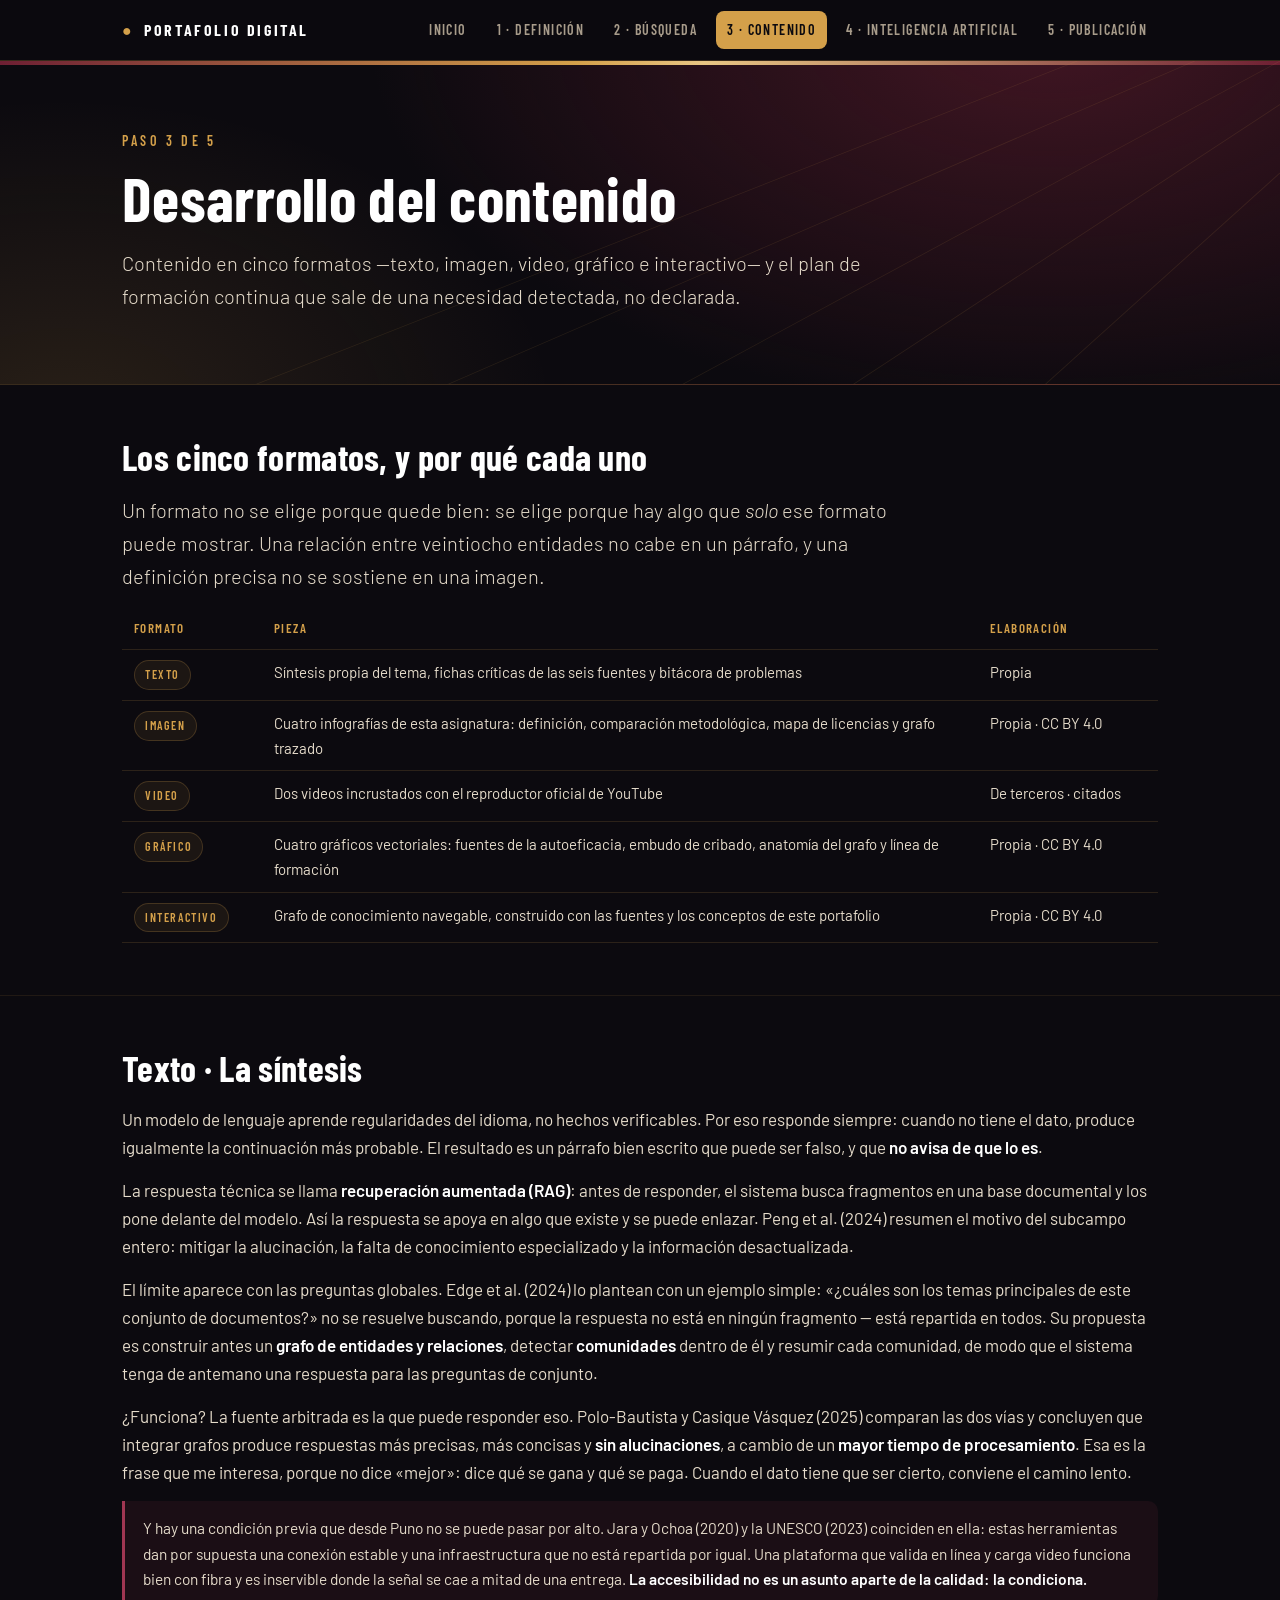
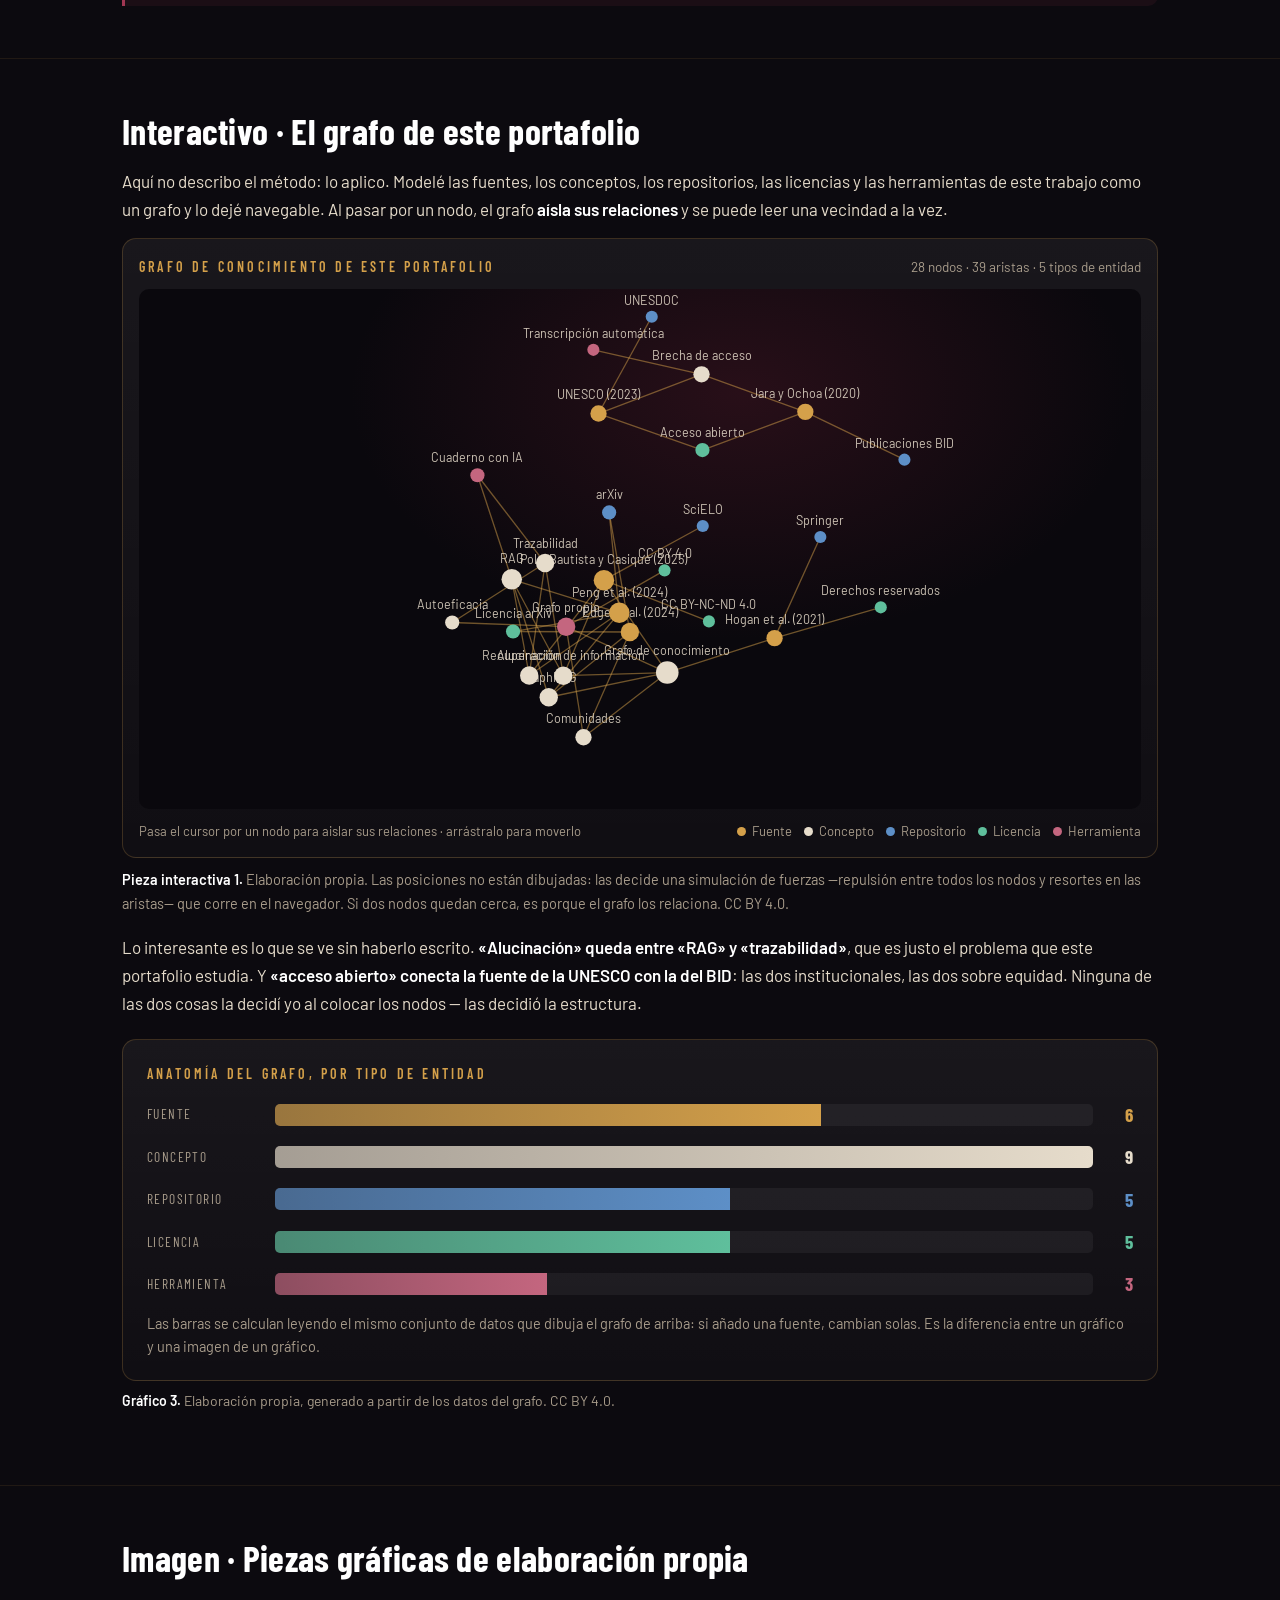
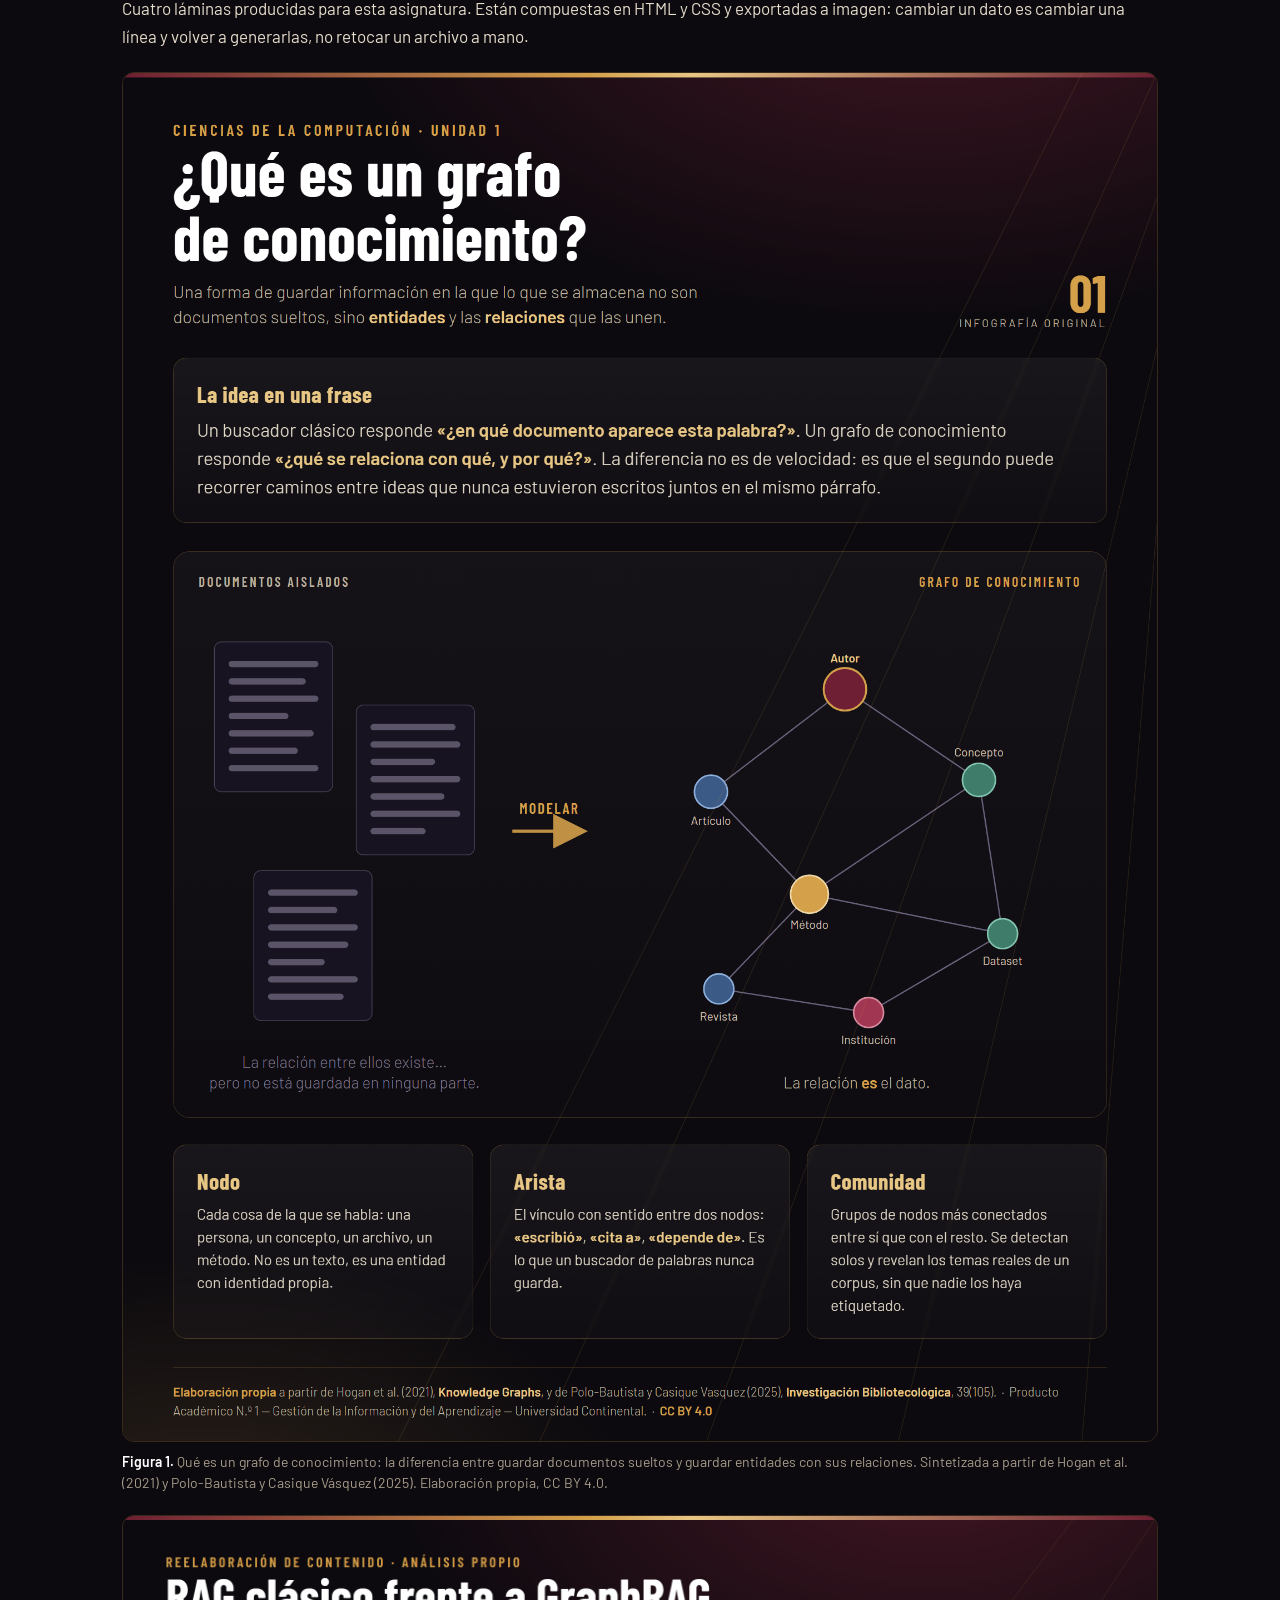
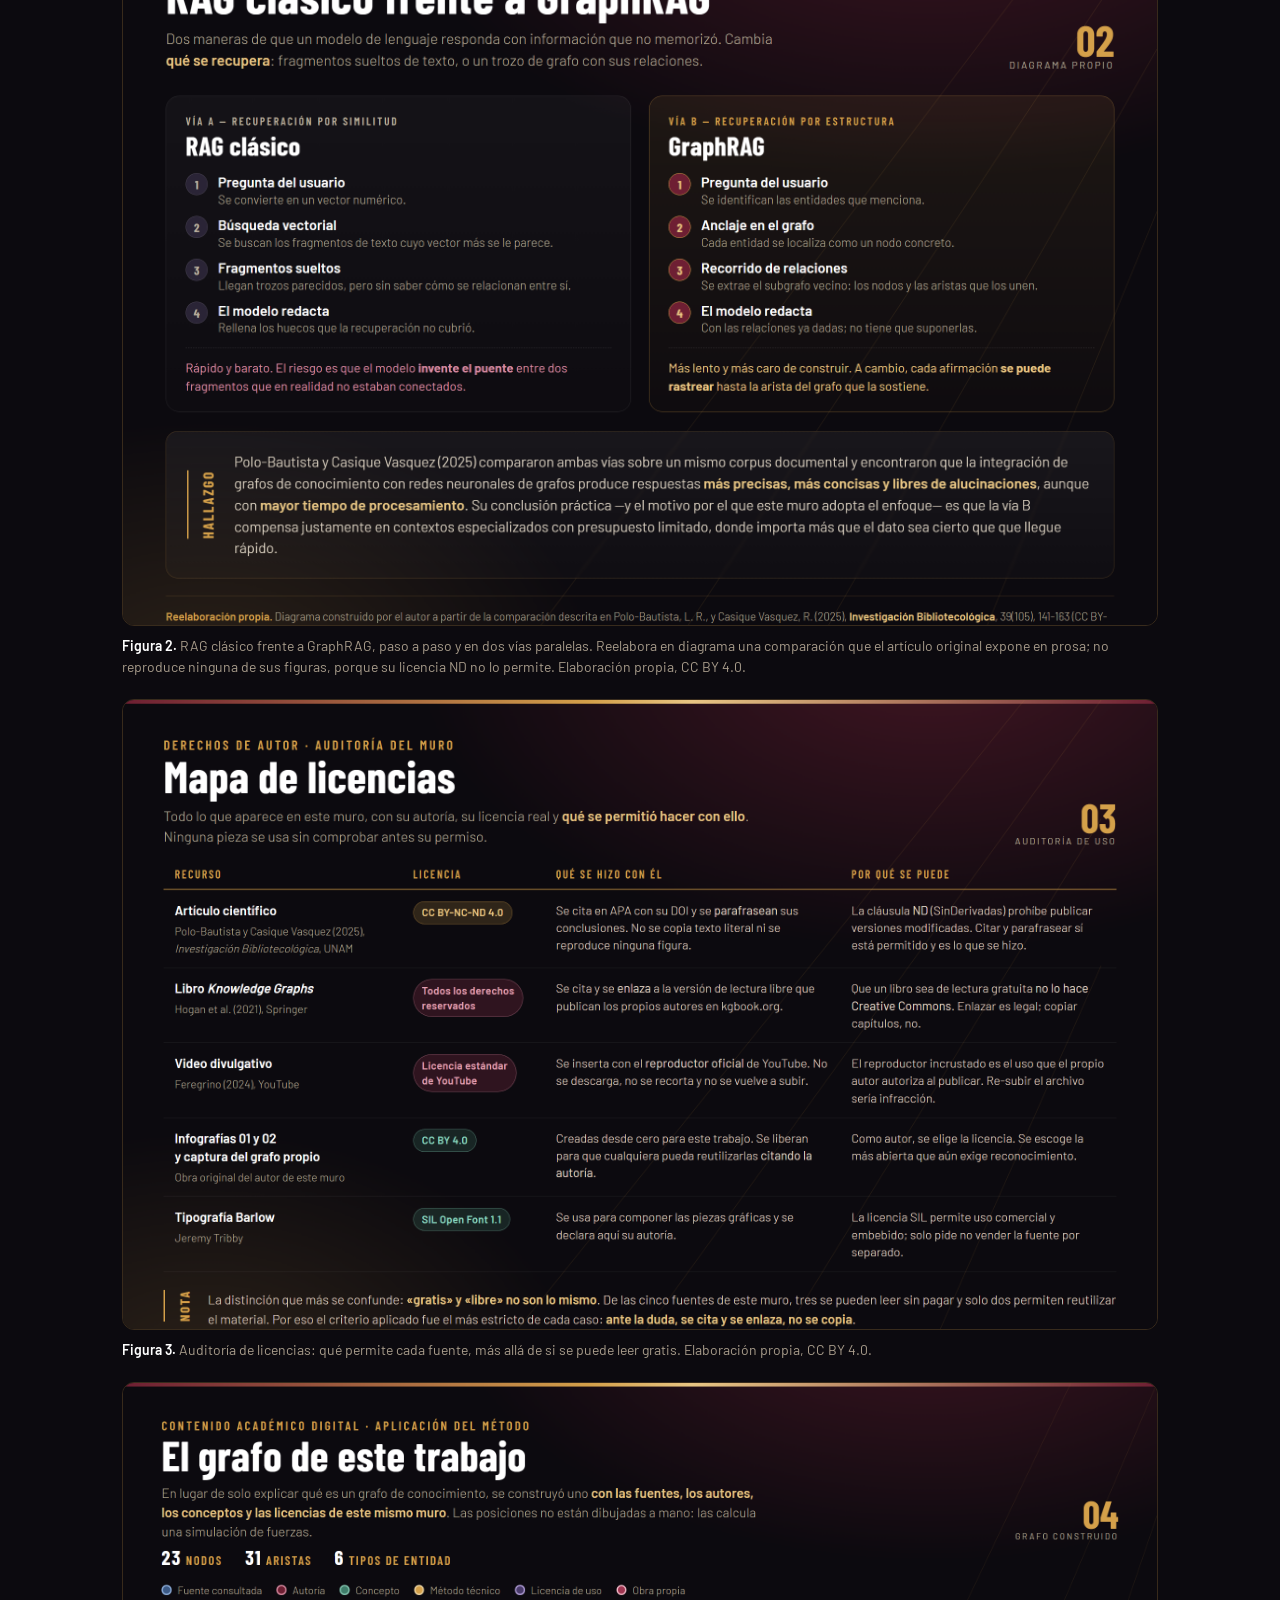
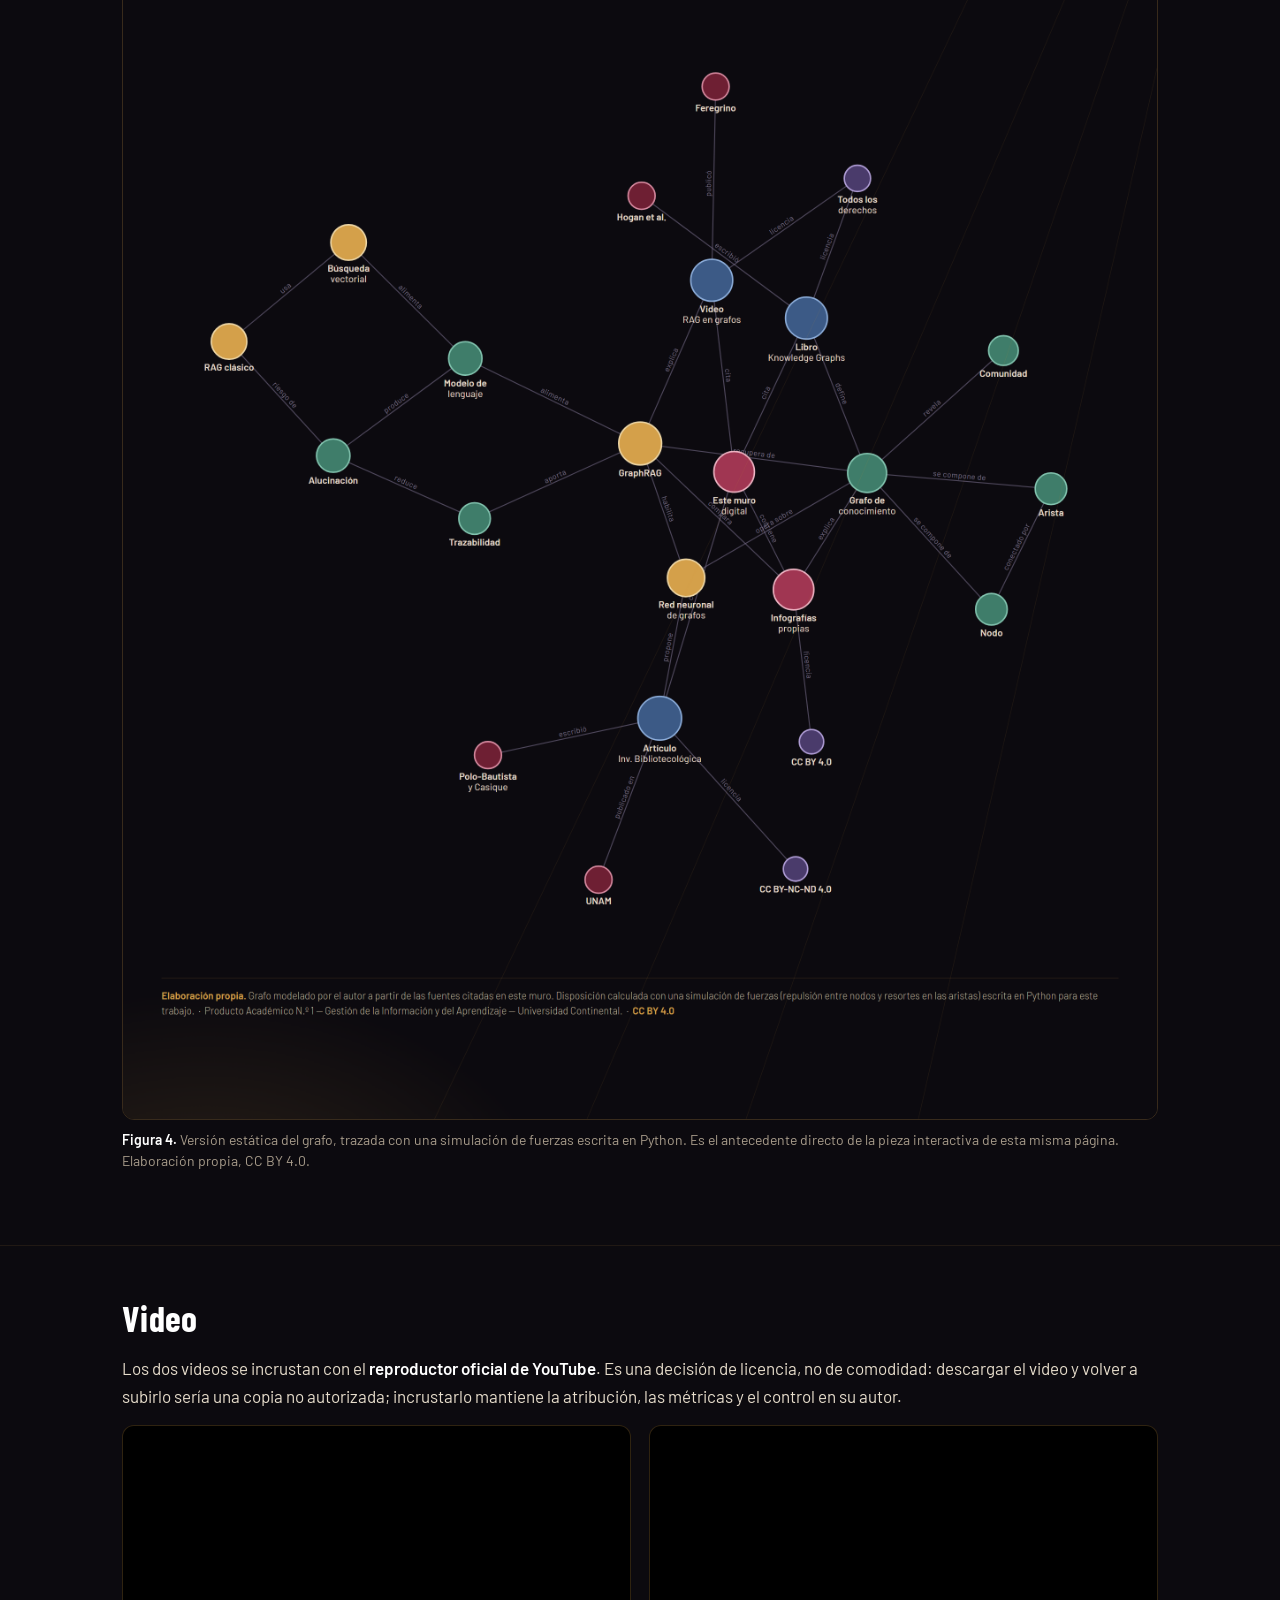
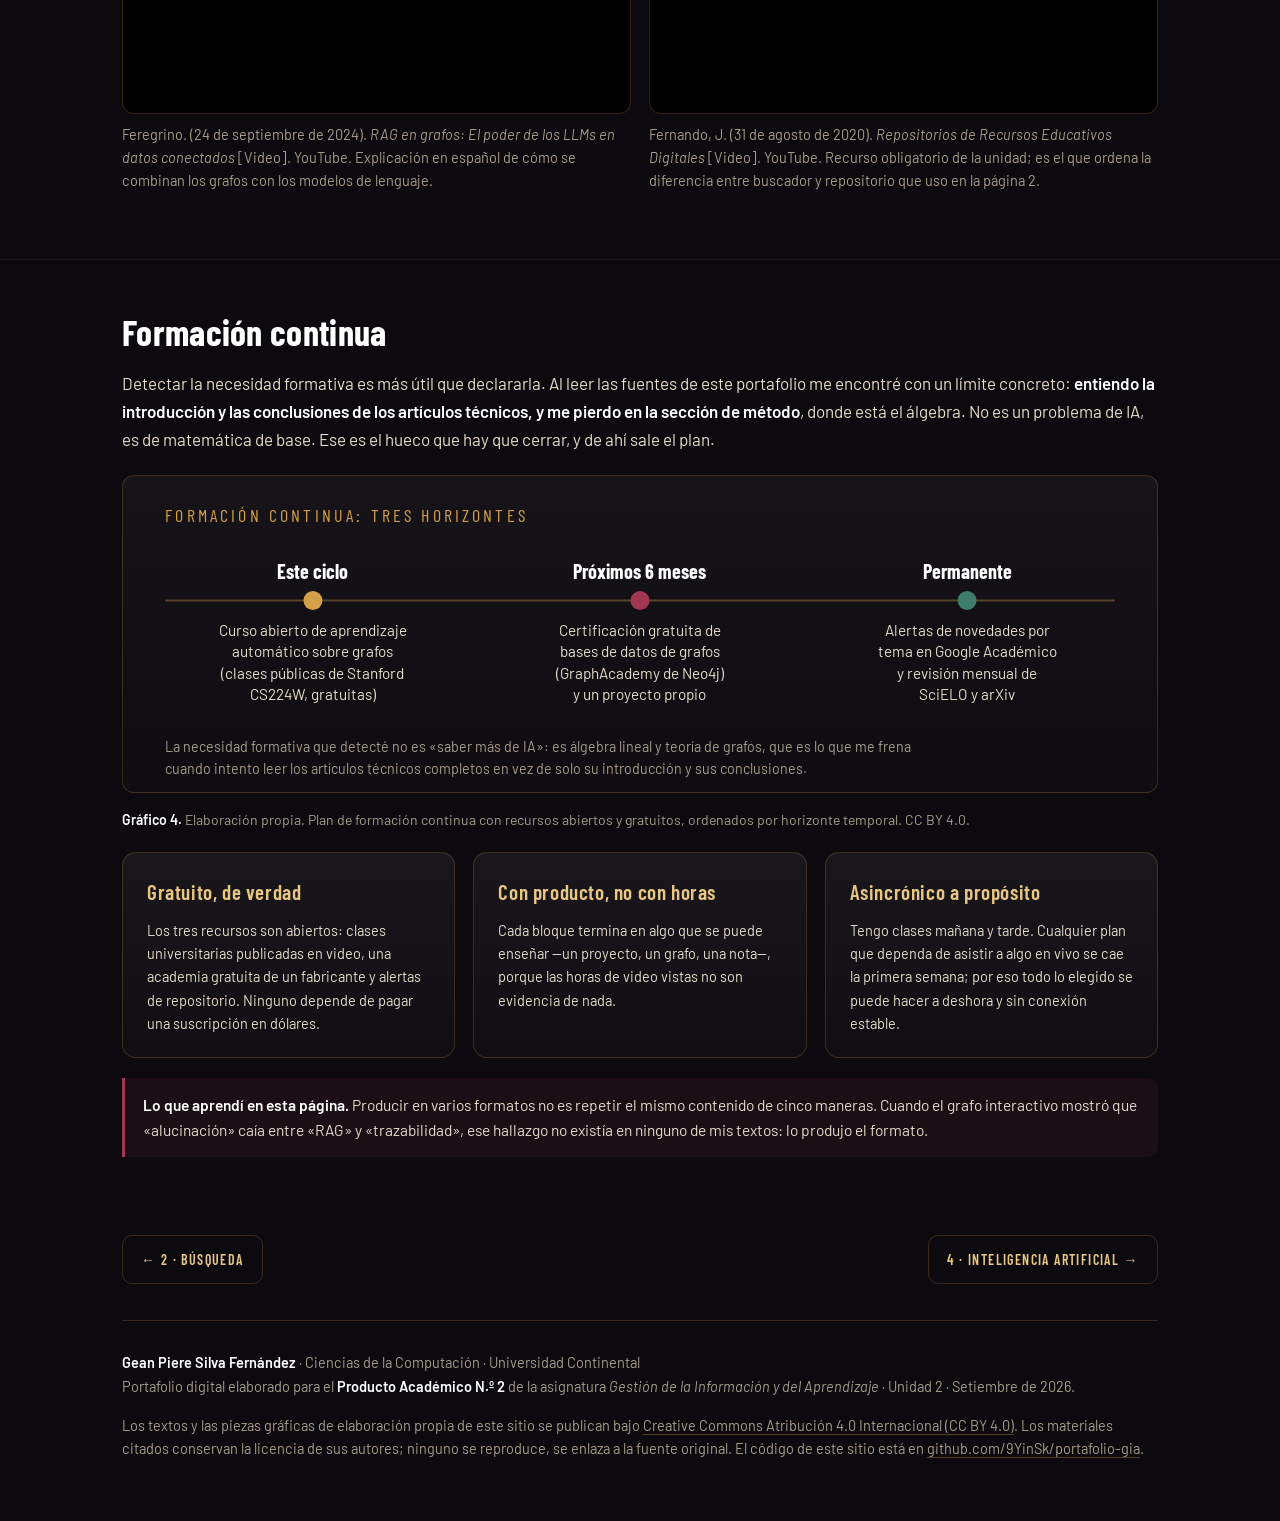
==== 03-contenido.html @ c884d508 "Portafolio digital PA2: sitio completo en seis paginas Publicacion del portafolio de la Unidad 2 de " ====
<!doctype html>
<html lang="es">
<head>
<meta charset="utf-8">
<meta name="viewport" content="width=device-width, initial-scale=1">
<title>3 &middot; Desarrollo del contenido &middot; Portafolio digital</title>
<meta name="description" content="Contenido en cinco formatos &mdash;texto, imagen, video, gr&aacute;fico e interactivo&mdash; y el plan de formaci&oacute;n continua que sale de una ne">
<meta name="author" content="Gean Piere Silva Fernández">
<link rel="stylesheet" href="assets/sitio.css">
<link rel="icon" href="data:image/svg+xml,<svg xmlns='http://www.w3.org/2000/svg' viewBox='0 0 32 32'><circle cx='16' cy='16' r='13' fill='%236e1f33' stroke='%23d4a04a' stroke-width='2'/><circle cx='16' cy='16' r='4' fill='%23d4a04a'/></svg>">
</head>
<body>
<nav class="nav"><div class="nav-in"><a class="marca" href="index.html"><em>&#9679;</em> Portafolio digital</a><a class="lk" href="index.html">Inicio</a><a class="lk" href="01-definicion.html">1 · Definición</a><a class="lk" href="02-busqueda.html">2 · Búsqueda</a><a class="lk act" href="03-contenido.html">3 · Contenido</a><a class="lk" href="04-ia.html">4 · Inteligencia artificial</a><a class="lk" href="05-publicacion.html">5 · Publicación</a></div></nav>
<header class="hero"><div class="filete"></div><svg class="rayos" viewBox="0 0 1200 520" preserveAspectRatio="none" aria-hidden="true">
<g stroke="#d4a04a" stroke-width="1" opacity=".55">
<line x1="1200" y1="0" x2="640" y2="520"/><line x1="1200" y1="70" x2="800" y2="520"/>
<line x1="1200" y1="180" x2="980" y2="520"/><line x1="1120" y1="0" x2="420" y2="520"/>
<line x1="1010" y1="0" x2="240" y2="520"/>
</g></svg>
  <div class="wrap">
    <div class="kicker">Paso 3 de 5</div>
    <h1>Desarrollo del contenido</h1>
    <p class="entrada" style="margin-top:18px">Contenido en cinco formatos &mdash;texto, imagen, video, gr&aacute;fico e interactivo&mdash; y el plan de formaci&oacute;n continua que sale de una necesidad detectada, no declarada.</p>
  </div>
</header>
<main>
<section class="bloque"><div class="wrap">
  <h2>Los cinco formatos, y por qu&eacute; cada uno</h2>
  <p class="entrada">Un formato no se elige porque quede bien: se elige porque hay algo que <em>solo</em> ese
  formato puede mostrar. Una relaci&oacute;n entre veintiocho entidades no cabe en un p&aacute;rrafo, y una definici&oacute;n
  precisa no se sostiene en una imagen.</p>
  
<div class="tabla-scroll"><table>
<thead><tr><th style="width:140px">Formato</th><th>Pieza</th><th style="width:180px">Elaboraci&oacute;n</th></tr></thead>
<tbody>
<tr><td><span class="pill">Texto</span></td><td>S&iacute;ntesis propia del tema, fichas cr&iacute;ticas de las seis fuentes y bit&aacute;cora de problemas</td><td>Propia</td></tr>
<tr><td><span class="pill">Imagen</span></td><td>Cuatro infograf&iacute;as de esta asignatura: definici&oacute;n, comparaci&oacute;n metodol&oacute;gica, mapa de licencias y grafo trazado</td><td>Propia &middot; CC BY 4.0</td></tr>
<tr><td><span class="pill">Video</span></td><td>Dos videos incrustados con el reproductor oficial de YouTube</td><td>De terceros &middot; citados</td></tr>
<tr><td><span class="pill">Gr&aacute;fico</span></td><td>Cuatro gr&aacute;ficos vectoriales: fuentes de la autoeficacia, embudo de cribado, anatom&iacute;a del grafo y l&iacute;nea de formaci&oacute;n</td><td>Propia &middot; CC BY 4.0</td></tr>
<tr><td><span class="pill">Interactivo</span></td><td>Grafo de conocimiento navegable, construido con las fuentes y los conceptos de este portafolio</td><td>Propia &middot; CC BY 4.0</td></tr>
</tbody></table></div>
</div></section>

<section class="bloque"><div class="wrap">
  <h2>Texto &middot; La s&iacute;ntesis</h2>
  <p>Un modelo de lenguaje aprende regularidades del idioma, no hechos verificables. Por eso responde siempre:
  cuando no tiene el dato, produce igualmente la continuaci&oacute;n m&aacute;s probable. El resultado es un p&aacute;rrafo
  bien escrito que puede ser falso, y que <strong>no avisa de que lo es</strong>.</p>
  <p>La respuesta t&eacute;cnica se llama <strong>recuperaci&oacute;n aumentada (RAG)</strong>: antes de responder, el
  sistema busca fragmentos en una base documental y los pone delante del modelo. As&iacute; la respuesta se apoya en
  algo que existe y se puede enlazar. Peng et al. (2024) resumen el motivo del subcampo entero: mitigar la
  alucinaci&oacute;n, la falta de conocimiento especializado y la informaci&oacute;n desactualizada.</p>
  <p>El l&iacute;mite aparece con las preguntas globales. Edge et al. (2024) lo plantean con un ejemplo simple:
  &laquo;&iquest;cu&aacute;les son los temas principales de este conjunto de documentos?&raquo; no se resuelve buscando,
  porque la respuesta no est&aacute; en ning&uacute;n fragmento &mdash; est&aacute; repartida en todos. Su propuesta es construir
  antes un <strong>grafo de entidades y relaciones</strong>, detectar <strong>comunidades</strong> dentro de &eacute;l y
  resumir cada comunidad, de modo que el sistema tenga de antemano una respuesta para las preguntas de conjunto.</p>
  <p>&iquest;Funciona? La fuente arbitrada es la que puede responder eso. Polo-Bautista y Casique V&aacute;squez (2025)
  comparan las dos v&iacute;as y concluyen que integrar grafos produce respuestas m&aacute;s precisas, m&aacute;s concisas y
  <strong>sin alucinaciones</strong>, a cambio de un <strong>mayor tiempo de procesamiento</strong>. Esa es la frase
  que me interesa, porque no dice &laquo;mejor&raquo;: dice qu&eacute; se gana y qu&eacute; se paga. Cuando el dato tiene que
  ser cierto, conviene el camino lento.</p>
  <div class="nota">Y hay una condici&oacute;n previa que desde Puno no se puede pasar por alto. Jara y Ochoa (2020)
  y la UNESCO (2023) coinciden en ella: estas herramientas dan por supuesta una conexi&oacute;n estable y una
  infraestructura que no est&aacute; repartida por igual. Una plataforma que valida en l&iacute;nea y carga video funciona
  bien con fibra y es inservible donde la se&ntilde;al se cae a mitad de una entrega.
  <strong>La accesibilidad no es un asunto aparte de la calidad: la condiciona.</strong></div>
</div></section>

<section class="bloque"><div class="wrap">
  <h2>Interactivo &middot; El grafo de este portafolio</h2>
  <p>Aqu&iacute; no describo el m&eacute;todo: lo aplico. Model&eacute; las fuentes, los conceptos, los repositorios, las
  licencias y las herramientas de este trabajo como un grafo y lo dej&eacute; navegable. Al pasar por un nodo, el
  grafo <strong>a&iacute;sla sus relaciones</strong> y se puede leer una vecindad a la vez.</p>
  
<div class="tarjeta" style="padding:16px">
  <div style="display:flex;justify-content:space-between;align-items:baseline;gap:12px;flex-wrap:wrap;margin-bottom:10px">
    <div class="kicker" style="margin:0">Grafo de conocimiento de este portafolio</div>
    <div class="small tenue" id="g-stats" style="font-size:13.5px">cargando&hellip;</div>
  </div>
  <canvas id="g" style="width:100%;height:520px;display:block;border-radius:10px;background:radial-gradient(600px 380px at 60% 20%,rgba(110,31,51,.30),transparent 65%),#0a080d;cursor:grab;touch-action:none"></canvas>
  <div style="display:flex;gap:14px;flex-wrap:wrap;margin-top:12px;align-items:center">
    <span class="small tenue" style="font-size:13px">Pasa el cursor por un nodo para aislar sus relaciones &middot; arr&aacute;stralo para moverlo</span>
    <span style="flex:1"></span>
    <span id="g-leyenda" style="display:flex;gap:12px;flex-wrap:wrap"></span>
  </div>
</div>
<p class="small tenue" style="margin-top:10px"><strong>Pieza interactiva 1.</strong> Elaboraci&oacute;n propia.
Las posiciones no est&aacute;n dibujadas: las decide una simulaci&oacute;n de fuerzas &mdash;repulsi&oacute;n entre todos los
nodos y resortes en las aristas&mdash; que corre en el navegador. Si dos nodos quedan cerca, es porque el grafo
los relaciona. CC BY 4.0.</p>

  <p style="margin-top:18px">Lo interesante es lo que se ve sin haberlo escrito.
  <strong>&laquo;Alucinaci&oacute;n&raquo; queda entre &laquo;RAG&raquo; y &laquo;trazabilidad&raquo;</strong>, que es justo el
  problema que este portafolio estudia. Y <strong>&laquo;acceso abierto&raquo; conecta la fuente de la UNESCO con la
  del BID</strong>: las dos institucionales, las dos sobre equidad. Ninguna de las dos cosas la decid&iacute; yo al
  colocar los nodos &mdash; las decidi&oacute; la estructura.</p>
  
<figure>
<div class="tarjeta">
  <div class="kicker" style="margin-bottom:14px">Anatom&iacute;a del grafo, por tipo de entidad</div>
  <div id="chart"></div>
  <p class="small tenue" style="margin:12px 0 0">Las barras se calculan leyendo el mismo conjunto de datos que
  dibuja el grafo de arriba: si a&ntilde;ado una fuente, cambian solas. Es la diferencia entre un gr&aacute;fico y una
  imagen de un gr&aacute;fico.</p>
</div>
<figcaption><strong>Gr&aacute;fico 3.</strong> Elaboraci&oacute;n propia, generado a partir de los datos del grafo. CC BY 4.0.</figcaption>
</figure>
</div></section>

<section class="bloque"><div class="wrap">
  <h2>Imagen &middot; Piezas gr&aacute;ficas de elaboraci&oacute;n propia</h2>
  <p>Cuatro l&aacute;minas producidas para esta asignatura. Est&aacute;n compuestas en HTML y CSS y exportadas a imagen:
  cambiar un dato es cambiar una l&iacute;nea y volver a generarlas, no retocar un archivo a mano.</p>
  <figure><img src="assets/pa1-fig1.png" alt="Infograf&iacute;a: qu&eacute; es un grafo de conocimiento" loading="lazy">
  <figcaption><strong>Figura 1.</strong> Qu&eacute; es un grafo de conocimiento: la diferencia entre guardar documentos
  sueltos y guardar entidades con sus relaciones. Sintetizada a partir de Hogan et al. (2021) y
  Polo-Bautista y Casique V&aacute;squez (2025). Elaboraci&oacute;n propia, CC BY 4.0.</figcaption></figure>
  <figure><img src="assets/pa1-fig2.png" alt="Diagrama comparativo entre RAG cl&aacute;sico y GraphRAG" loading="lazy">
  <figcaption><strong>Figura 2.</strong> RAG cl&aacute;sico frente a GraphRAG, paso a paso y en dos v&iacute;as paralelas.
  Reelabora en diagrama una comparaci&oacute;n que el art&iacute;culo original expone en prosa; no reproduce ninguna de sus
  figuras, porque su licencia ND no lo permite. Elaboraci&oacute;n propia, CC BY 4.0.</figcaption></figure>
  <figure><img src="assets/pa1-fig3.png" alt="Mapa de licencias de las fuentes" loading="lazy">
  <figcaption><strong>Figura 3.</strong> Auditor&iacute;a de licencias: qu&eacute; permite cada fuente, m&aacute;s all&aacute; de si se
  puede leer gratis. Elaboraci&oacute;n propia, CC BY 4.0.</figcaption></figure>
  <figure><img src="assets/pa1-fig4.png" alt="Grafo de conocimiento trazado con una simulaci&oacute;n de fuerzas" loading="lazy">
  <figcaption><strong>Figura 4.</strong> Versi&oacute;n est&aacute;tica del grafo, trazada con una simulaci&oacute;n de fuerzas
  escrita en Python. Es el antecedente directo de la pieza interactiva de esta misma p&aacute;gina.
  Elaboraci&oacute;n propia, CC BY 4.0.</figcaption></figure>
</div></section>

<section class="bloque"><div class="wrap">
  <h2>Video</h2>
  <p>Los dos videos se incrustan con el <strong>reproductor oficial de YouTube</strong>. Es una decisi&oacute;n de
  licencia, no de comodidad: descargar el video y volver a subirlo ser&iacute;a una copia no autorizada; incrustarlo
  mantiene la atribuci&oacute;n, las m&eacute;tricas y el control en su autor.</p>
  <div class="rejilla r2">
    <div>
      <div class="video"><iframe src="https://www.youtube-nocookie.com/embed/5AIOoM3sD2E" title="RAG en grafos: el poder de los LLM en datos conectados" loading="lazy" allowfullscreen></iframe></div>
      <p class="small tenue" style="margin-top:9px">Feregrino. (24 de septiembre de 2024). <em>RAG en grafos: El poder
      de los LLMs en datos conectados</em> [Video]. YouTube. Explicaci&oacute;n en espa&ntilde;ol de c&oacute;mo se combinan los
      grafos con los modelos de lenguaje.</p>
    </div>
    <div>
      <div class="video"><iframe src="https://www.youtube-nocookie.com/embed/v54XHqP-WAU" title="Repositorios de recursos educativos digitales" loading="lazy" allowfullscreen></iframe></div>
      <p class="small tenue" style="margin-top:9px">Fernando, J. (31 de agosto de 2020). <em>Repositorios de Recursos
      Educativos Digitales</em> [Video]. YouTube. Recurso obligatorio de la unidad; es el que ordena la diferencia
      entre buscador y repositorio que uso en la p&aacute;gina&nbsp;2.</p>
    </div>
  </div>
</div></section>

<section class="bloque"><div class="wrap">
  <h2>Formaci&oacute;n continua</h2>
  <p>Detectar la necesidad formativa es m&aacute;s &uacute;til que declararla. Al leer las fuentes de este portafolio me
  encontr&eacute; con un l&iacute;mite concreto: <strong>entiendo la introducci&oacute;n y las conclusiones de los art&iacute;culos
  t&eacute;cnicos, y me pierdo en la secci&oacute;n de m&eacute;todo</strong>, donde est&aacute; el &aacute;lgebra. No es un problema de IA,
  es de matem&aacute;tica de base. Ese es el hueco que hay que cerrar, y de ah&iacute; sale el plan.</p>
  
<figure>
<svg viewBox="0 0 980 300" role="img" aria-label="Plan de formacion continua en tres horizontes" style="width:100%;height:auto;border:1px solid var(--borde);border-radius:12px;background:linear-gradient(180deg,rgba(255,255,255,.045),rgba(255,255,255,.012))">
  <text x="40" y="44" fill="#d4a04a" font-family="Barlow Condensed, sans-serif" font-size="17" letter-spacing="3">FORMACI&Oacute;N CONTINUA: TRES HORIZONTES</text>
  <line x1="40" y1="118" x2="940" y2="118" stroke="#d4a04a" stroke-opacity=".35" stroke-width="2"/>
  <g font-family="Barlow Condensed, sans-serif">
    <circle cx="180" cy="118" r="9" fill="#d4a04a"/><circle cx="490" cy="118" r="9" fill="#a03652"/><circle cx="800" cy="118" r="9" fill="#3f7d6a"/>
    <text x="180" y="98" fill="#fff" font-size="19" font-weight="700" text-anchor="middle">Este ciclo</text>
    <text x="490" y="98" fill="#fff" font-size="19" font-weight="700" text-anchor="middle">Pr&oacute;ximos 6 meses</text>
    <text x="800" y="98" fill="#fff" font-size="19" font-weight="700" text-anchor="middle">Permanente</text>
  </g>
  <g font-family="Barlow, sans-serif" font-size="14.5" fill="#e6dccb">
    <text x="180" y="152" text-anchor="middle">Curso abierto de aprendizaje</text>
    <text x="180" y="172" text-anchor="middle">autom&aacute;tico sobre grafos</text>
    <text x="180" y="192" text-anchor="middle">(clases p&uacute;blicas de Stanford</text>
    <text x="180" y="212" text-anchor="middle">CS224W, gratuitas)</text>
    <text x="490" y="152" text-anchor="middle">Certificaci&oacute;n gratuita de</text>
    <text x="490" y="172" text-anchor="middle">bases de datos de grafos</text>
    <text x="490" y="192" text-anchor="middle">(GraphAcademy de Neo4j)</text>
    <text x="490" y="212" text-anchor="middle">y un proyecto propio</text>
    <text x="800" y="152" text-anchor="middle">Alertas de novedades por</text>
    <text x="800" y="172" text-anchor="middle">tema en Google Acad&eacute;mico</text>
    <text x="800" y="192" text-anchor="middle">y revisi&oacute;n mensual de</text>
    <text x="800" y="212" text-anchor="middle">SciELO y arXiv</text>
  </g>
  <g font-family="Barlow, sans-serif" font-size="13.5" fill="#a89c8b">
    <text x="40" y="262">La necesidad formativa que detect&eacute; no es &laquo;saber m&aacute;s de IA&raquo;: es &aacute;lgebra lineal y teor&iacute;a de grafos, que es lo que me frena</text>
    <text x="40" y="282">cuando intento leer los art&iacute;culos t&eacute;cnicos completos en vez de solo su introducci&oacute;n y sus conclusiones.</text>
  </g>
</svg>
<figcaption><strong>Gr&aacute;fico 4.</strong> Elaboraci&oacute;n propia. Plan de formaci&oacute;n continua con recursos abiertos
y gratuitos, ordenados por horizonte temporal. CC BY 4.0.</figcaption>
</figure>
  <div class="rejilla r3" style="margin-top:6px">
    <div class="tarjeta"><h3>Gratuito, de verdad</h3><p class="small" style="margin-bottom:0">Los tres recursos
    son abiertos: clases universitarias publicadas en video, una academia gratuita de un fabricante y alertas de
    repositorio. Ninguno depende de pagar una suscripci&oacute;n en d&oacute;lares.</p></div>
    <div class="tarjeta"><h3>Con producto, no con horas</h3><p class="small" style="margin-bottom:0">Cada bloque
    termina en algo que se puede ense&ntilde;ar &mdash;un proyecto, un grafo, una nota&mdash;, porque las horas de video
    vistas no son evidencia de nada.</p></div>
    <div class="tarjeta"><h3>Asincr&oacute;nico a prop&oacute;sito</h3><p class="small" style="margin-bottom:0">Tengo clases
    ma&ntilde;ana y tarde. Cualquier plan que dependa de asistir a algo en vivo se cae la primera semana; por eso todo
    lo elegido se puede hacer a deshora y sin conexi&oacute;n estable.</p></div>
  </div>
  <div class="nota" style="margin-top:20px"><strong>Lo que aprend&iacute; en esta p&aacute;gina.</strong> Producir en varios
  formatos no es repetir el mismo contenido de cinco maneras. Cuando el grafo interactivo mostr&oacute; que
  &laquo;alucinaci&oacute;n&raquo; ca&iacute;a entre &laquo;RAG&raquo; y &laquo;trazabilidad&raquo;, ese hallazgo no exist&iacute;a en
  ninguno de mis textos: lo produjo el formato.</div>
</div></section>
</main>
<div class="wrap"><div class="rutas"><a href="02-busqueda.html">&#8592; 2 · Búsqueda</a><a href="04-ia.html">4 · Inteligencia artificial &#8594;</a></div></div>
<div class="wrap"><div class="pie">
<p><strong>Gean Piere Silva Fernández</strong> &middot; Ciencias de la Computación &middot; Universidad Continental<br>
Portafolio digital elaborado para el <strong>Producto Académico N.º 2</strong> de la asignatura
<em>Gestión de la Información y del Aprendizaje</em> &middot; Unidad 2 &middot; Setiembre de 2026.</p>
<p class="small">Los textos y las piezas gráficas de elaboración propia de este sitio se publican bajo
<a href="https://creativecommons.org/licenses/by/4.0/deed.es" rel="license">Creative Commons Atribución 4.0 Internacional (CC BY 4.0)</a>.
Los materiales citados conservan la licencia de sus autores; ninguno se reproduce, se enlaza a la fuente original.
El código de este sitio está en <a href="https://github.com/9YinSk/portafolio-gia">github.com/9YinSk/portafolio-gia</a>.</p>
</div></div>

<script>
(function(){
var N=[
 {id:"hogan",   t:"fuente", l:"Hogan et al. (2021)"},
 {id:"polo",    t:"fuente", l:"Polo-Bautista y Casique (2025)"},
 {id:"edge",    t:"fuente", l:"Edge et al. (2024)"},
 {id:"peng",    t:"fuente", l:"Peng et al. (2024)"},
 {id:"unesco",  t:"fuente", l:"UNESCO (2023)"},
 {id:"bid",     t:"fuente", l:"Jara y Ochoa (2020)"},

 {id:"kg",      t:"concepto", l:"Grafo de conocimiento"},
 {id:"rag",     t:"concepto", l:"RAG"},
 {id:"grag",    t:"concepto", l:"GraphRAG"},
 {id:"aluc",    t:"concepto", l:"Alucinaci\u00f3n"},
 {id:"traz",    t:"concepto", l:"Trazabilidad"},
 {id:"com",     t:"concepto", l:"Comunidades"},
 {id:"ri",      t:"concepto", l:"Recuperaci\u00f3n de informaci\u00f3n"},
 {id:"brecha",  t:"concepto", l:"Brecha de acceso"},
 {id:"autoef",  t:"concepto", l:"Autoeficacia"},

 {id:"scielo",  t:"repo", l:"SciELO"},
 {id:"arxiv",   t:"repo", l:"arXiv"},
 {id:"unesdoc", t:"repo", l:"UNESDOC"},
 {id:"repobid", t:"repo", l:"Publicaciones BID"},
 {id:"springer",t:"repo", l:"Springer"},

 {id:"ccbyncnd",t:"licencia", l:"CC BY-NC-ND 4.0"},
 {id:"ccby",    t:"licencia", l:"CC BY 4.0"},
 {id:"tdr",     t:"licencia", l:"Derechos reservados"},
 {id:"aa",      t:"licencia", l:"Acceso abierto"},
 {id:"arxivlic",t:"licencia", l:"Licencia arXiv"},

 {id:"nlm",     t:"herramienta", l:"Cuaderno con IA"},
 {id:"whisper", t:"herramienta", l:"Transcripci\u00f3n autom\u00e1tica"},
 {id:"propia",  t:"herramienta", l:"Grafo propio"}
];
var E=[
 ["hogan","kg"],["hogan","springer"],["hogan","tdr"],
 ["polo","kg"],["polo","ri"],["polo","aluc"],["polo","scielo"],["polo","ccbyncnd"],
 ["edge","grag"],["edge","com"],["edge","arxiv"],["edge","arxivlic"],
 ["peng","grag"],["peng","rag"],["peng","aluc"],["peng","arxiv"],["peng","arxivlic"],
 ["unesco","unesdoc"],["unesco","aa"],["unesco","brecha"],
 ["bid","repobid"],["bid","aa"],["bid","brecha"],
 ["grag","kg"],["grag","rag"],["rag","ri"],["rag","aluc"],["aluc","traz"],
 ["traz","ri"],["com","kg"],["kg","ri"],
 ["propia","kg"],["propia","com"],["propia","ccby"],
 ["nlm","rag"],["nlm","traz"],["whisper","brecha"],
 ["autoef","traz"],["autoef","propia"]
];
var COL={fuente:"#d4a04a",concepto:"#e6dccb",repo:"#5d8fc7",licencia:"#5fbf9c",herramienta:"#c4667f"};
var NOM={fuente:"Fuente",concepto:"Concepto",repo:"Repositorio",licencia:"Licencia",herramienta:"Herramienta"};

var idx={}; N.forEach(function(n,i){idx[n.id]=i; n.deg=0;});
var links=E.map(function(e){ N[idx[e[0]]].deg++; N[idx[e[1]]].deg++; return {s:idx[e[0]],t:idx[e[1]]}; });
var adj={}; links.forEach(function(l){ (adj[l.s]=adj[l.s]||{})[l.t]=1; (adj[l.t]=adj[l.t]||{})[l.s]=1; });

document.getElementById("g-stats").textContent = N.length+" nodos \u00b7 "+links.length+" aristas \u00b7 "+Object.keys(NOM).length+" tipos de entidad";
document.getElementById("g-leyenda").innerHTML = Object.keys(NOM).map(function(k){
  return '<span class="small" style="font-size:13px;color:var(--lino-tenue)"><span style="display:inline-block;width:9px;height:9px;border-radius:50%;background:'+COL[k]+';margin-right:6px"></span>'+NOM[k]+'</span>';
}).join("");

// ---- grafico de barras (mismos datos) ----
var conteo={}; N.forEach(function(n){conteo[n.t]=(conteo[n.t]||0)+1;});
var maxc=Math.max.apply(null,Object.keys(conteo).map(function(k){return conteo[k];}));
document.getElementById("chart").innerHTML = Object.keys(NOM).map(function(k){
  var v=conteo[k]||0, w=(v/maxc*100).toFixed(1);
  return '<div style="display:flex;align-items:center;gap:12px;margin-bottom:11px">'+
   '<span style="flex:0 0 116px;font-family:Barlow Condensed,sans-serif;letter-spacing:1.4px;text-transform:uppercase;font-size:13.5px;color:var(--lino-tenue)">'+NOM[k]+'</span>'+
   '<span style="flex:1;height:22px;background:rgba(255,255,255,.05);border-radius:5px;overflow:hidden;display:block">'+
   '<span style="display:block;height:100%;width:'+w+'%;background:linear-gradient(90deg,'+COL[k]+'aa,'+COL[k]+')"></span></span>'+
   '<span style="flex:0 0 28px;font-family:Barlow Condensed,sans-serif;font-size:19px;font-weight:700;color:'+COL[k]+';text-align:right">'+v+'</span></div>';
}).join("");

// ---- simulacion de fuerzas ----
var cv=document.getElementById("g"), cx=cv.getContext("2d"), W=0,H=0,dpr=1;
function medir(){ dpr=Math.min(window.devicePixelRatio||1,2); var r=cv.getBoundingClientRect();
  W=r.width; H=r.height; cv.width=W*dpr; cv.height=H*dpr; cx.setTransform(dpr,0,0,dpr,0,0); }
medir(); window.addEventListener("resize",function(){medir();});

N.forEach(function(n,i){ var a=i/N.length*Math.PI*2; n.x=W/2+Math.cos(a)*Math.min(W,H)*0.32;
  n.y=H/2+Math.sin(a)*Math.min(W,H)*0.32; n.vx=0; n.vy=0; n.r=5+Math.min(n.deg,8)*1.05; });

var sobre=null, arrastra=null, alfa=1;
function paso(){
  var i,j,a,b,dx,dy,d,f;
  for(i=0;i<N.length;i++){ for(j=i+1;j<N.length;j++){ a=N[i];b=N[j];
    dx=b.x-a.x; dy=b.y-a.y; d=Math.sqrt(dx*dx+dy*dy)||0.01;
    f=1400/(d*d); if(d<1)d=1; dx/=d; dy/=d;
    a.vx-=dx*f; a.vy-=dy*f; b.vx+=dx*f; b.vy+=dy*f; } }
  for(i=0;i<links.length;i++){ a=N[links[i].s]; b=N[links[i].t];
    dx=b.x-a.x; dy=b.y-a.y; d=Math.sqrt(dx*dx+dy*dy)||0.01; f=(d-110)*0.0045;
    dx/=d; dy/=d; a.vx+=dx*f*d*0.55; a.vy+=dy*f*d*0.55; b.vx-=dx*f*d*0.55; b.vy-=dy*f*d*0.55; }
  for(i=0;i<N.length;i++){ a=N[i];
    a.vx+=(W/2-a.x)*0.0022; a.vy+=(H/2-a.y)*0.0026;
    if(a===arrastra){a.vx=0;a.vy=0;continue;}
    a.vx*=0.86; a.vy*=0.86;
    a.x+=Math.max(-6,Math.min(6,a.vx*alfa)); a.y+=Math.max(-6,Math.min(6,a.vy*alfa));
    a.x=Math.max(a.r+58,Math.min(W-a.r-58,a.x)); a.y=Math.max(a.r+14,Math.min(H-a.r-14,a.y)); }
  if(alfa>0.22) alfa*=0.995;
}
function vecino(i){ return sobre===null || sobre===i || (adj[sobre]&&adj[sobre][i]); }
function pintar(){
  cx.clearRect(0,0,W,H);
  links.forEach(function(l){
    var on = sobre===null || l.s===sobre || l.t===sobre;
    cx.strokeStyle = on ? "rgba(212,160,74,.50)" : "rgba(212,160,74,.10)";
    cx.lineWidth = on?1.3:0.7; cx.beginPath();
    cx.moveTo(N[l.s].x,N[l.s].y); cx.lineTo(N[l.t].x,N[l.t].y); cx.stroke();
  });
  N.forEach(function(n,i){
    var on=vecino(i);
    cx.globalAlpha = on?1:0.22;
    cx.beginPath(); cx.arc(n.x,n.y,n.r,0,6.2832);
    cx.fillStyle=COL[n.t]; cx.fill();
    if(i===sobre){ cx.lineWidth=2; cx.strokeStyle="#fff"; cx.stroke(); }
    if(n.deg>=3 || on){
      cx.font=(i===sobre?"600 ":"400 ")+"12.5px Barlow, sans-serif";
      cx.fillStyle=(i===sobre)?"#fff":"rgba(230,220,203,.88)";
      cx.textAlign="center"; cx.fillText(n.l, n.x, n.y-n.r-6);
    }
    cx.globalAlpha=1;
  });
}
function bucle(){ paso(); pintar(); requestAnimationFrame(bucle); }
bucle();

function pos(ev){ var r=cv.getBoundingClientRect();
  var p = ev.touches? ev.touches[0] : ev; return {x:p.clientX-r.left, y:p.clientY-r.top}; }
function buscar(p){ for(var i=0;i<N.length;i++){ var dx=N[i].x-p.x, dy=N[i].y-p.y;
  if(dx*dx+dy*dy < (N[i].r+9)*(N[i].r+9)) return i; } return null; }
cv.addEventListener("mousemove",function(e){ var p=pos(e);
  if(arrastra){ arrastra.x=p.x; arrastra.y=p.y; alfa=Math.max(alfa,0.6); return; }
  var i=buscar(p); if(i!==sobre){ sobre=i; cv.style.cursor=i===null?"grab":"pointer"; } });
cv.addEventListener("mouseleave",function(){ sobre=null; arrastra=null; });
cv.addEventListener("mousedown",function(e){ var i=buscar(pos(e)); if(i!==null){ arrastra=N[i]; cv.style.cursor="grabbing"; } });
window.addEventListener("mouseup",function(){ arrastra=null; cv.style.cursor="grab"; });
cv.addEventListener("touchstart",function(e){ var p=pos(e); var i=buscar(p); if(i!==null){ arrastra=N[i]; sobre=i; e.preventDefault(); } },{passive:false});
cv.addEventListener("touchmove",function(e){ if(arrastra){ var p=pos(e); arrastra.x=p.x; arrastra.y=p.y; alfa=Math.max(alfa,0.6); e.preventDefault(); } },{passive:false});
cv.addEventListener("touchend",function(){ arrastra=null; });
})();
</script>
</body></html>
---- assets/sitio.css ----
@import url('https://fonts.googleapis.com/css2?family=Barlow:wght@300;400;500;600;700&family=Barlow+Condensed:wght@500;600;700&display=swap');

:root{
  --vino:#6e1f33; --vino-claro:#a03652;
  --oro:#d4a04a;  --oro-claro:#e8c684;
  --tinta:#0c0a0f; --tinta-2:#141019; --tinta-3:#1c1626;
  --lino:#e6dccb; --lino-tenue:#a89c8b;
  --verde:#3f7d6a; --azul:#3c5a86;
  --borde:rgba(212,160,74,.22);
  --max:1080px;
}
*{margin:0;padding:0;box-sizing:border-box}
html{scroll-behavior:smooth}
body{
  font-family:'Barlow',system-ui,-apple-system,sans-serif;
  background:var(--tinta); color:var(--lino);
  font-size:17px; line-height:1.65; -webkit-font-smoothing:antialiased;
}
img{max-width:100%;height:auto;display:block}
a{color:var(--oro-claro);text-decoration:none;border-bottom:1px solid rgba(212,160,74,.35)}
a:hover{color:#fff;border-bottom-color:var(--oro)}

/* ---------- barra de navegación ---------- */
.nav{
  position:sticky; top:0; z-index:50;
  background:rgba(12,10,15,.93); backdrop-filter:blur(10px);
  border-bottom:1px solid var(--borde);
}
.nav-in{max-width:var(--max);margin:0 auto;padding:0 22px;display:flex;align-items:center;gap:8px;min-height:60px;flex-wrap:wrap}
.marca{font-family:'Barlow Condensed',sans-serif;font-weight:700;letter-spacing:2.6px;text-transform:uppercase;
       font-size:16px;color:#fff;border:0;margin-right:auto;display:flex;align-items:center;gap:10px}
.marca em{font-style:normal;color:var(--oro)}
.nav a.lk{
  font-family:'Barlow Condensed',sans-serif;font-weight:600;letter-spacing:1.4px;text-transform:uppercase;
  font-size:14px;color:var(--lino-tenue);border:0;padding:7px 11px;border-radius:8px;white-space:nowrap
}
.nav a.lk:hover{color:#fff;background:rgba(212,160,74,.12)}
.nav a.lk.act{color:var(--tinta);background:var(--oro)}

/* ---------- estructura ---------- */
.hero{
  position:relative;overflow:hidden;
  background:
    radial-gradient(1100px 620px at 82% -10%, rgba(110,31,51,.55), transparent 62%),
    radial-gradient(820px 540px at 5% 112%, rgba(212,160,74,.14), transparent 60%),
    var(--tinta);
  border-bottom:1px solid var(--borde);
}
.hero svg.rayos{position:absolute;inset:0;width:100%;height:100%;opacity:.22;pointer-events:none}
.wrap{max-width:var(--max);margin:0 auto;padding:0 22px;position:relative}
.hero .wrap{padding-top:64px;padding-bottom:56px}
section.bloque{padding:52px 0;border-bottom:1px solid rgba(212,160,74,.10)}
section.bloque:last-of-type{border-bottom:0}

.kicker{font-family:'Barlow Condensed',sans-serif;font-weight:600;letter-spacing:3.2px;
        text-transform:uppercase;color:var(--oro);font-size:14px;margin-bottom:14px}
h1{font-family:'Barlow Condensed',sans-serif;font-weight:700;font-size:clamp(38px,6.4vw,62px);
   line-height:1.02;color:#fff;letter-spacing:.3px}
h2{font-family:'Barlow Condensed',sans-serif;font-weight:700;font-size:clamp(26px,3.6vw,36px);
   color:#fff;line-height:1.12;margin-bottom:16px;letter-spacing:.3px}
h3{font-family:'Barlow Condensed',sans-serif;font-weight:600;font-size:21px;color:var(--oro-claro);
   letter-spacing:.6px;margin-bottom:9px}
p{margin-bottom:15px}
p.entrada{font-size:20px;font-weight:300;color:var(--lino);max-width:70ch}
.tenue{color:var(--lino-tenue)}
.small{font-size:14.5px;line-height:1.6}
ul,ol{margin:0 0 15px 20px}
li{margin-bottom:7px}
strong{color:#fff;font-weight:600}

/* ---------- piezas ---------- */
.tarjeta{
  background:linear-gradient(180deg,rgba(255,255,255,.055),rgba(255,255,255,.018));
  border:1px solid var(--borde);border-radius:14px;padding:22px 24px;
}
.rejilla{display:grid;gap:18px}
.r2{grid-template-columns:repeat(auto-fit,minmax(280px,1fr))}
.r3{grid-template-columns:repeat(auto-fit,minmax(220px,1fr))}
.filete{height:4px;background:linear-gradient(90deg,var(--vino),var(--oro) 45%,var(--oro-claro) 55%,var(--vino))}

.pill{display:inline-block;font-family:'Barlow Condensed',sans-serif;font-weight:600;letter-spacing:1.6px;
      text-transform:uppercase;font-size:12px;padding:4px 10px;border-radius:999px;
      border:1px solid var(--borde);color:var(--oro);background:rgba(212,160,74,.08)}
.pill.ok{color:#8fd8bd;border-color:rgba(63,125,106,.5);background:rgba(63,125,106,.14)}
.pill.no{color:#e8a1a1;border-color:rgba(160,54,82,.5);background:rgba(160,54,82,.14)}

figure{margin:22px 0}
figure img{border-radius:12px;border:1px solid var(--borde)}
figcaption{font-size:14px;color:var(--lino-tenue);margin-top:9px;line-height:1.5}

.video{position:relative;padding-top:56.25%;border-radius:12px;overflow:hidden;border:1px solid var(--borde);background:#000}
.video iframe{position:absolute;inset:0;width:100%;height:100%;border:0}

table{width:100%;border-collapse:collapse;font-size:15px}
th,td{padding:10px 12px;border-bottom:1px solid rgba(212,160,74,.16);text-align:left;vertical-align:top}
th{font-family:'Barlow Condensed',sans-serif;letter-spacing:1.4px;text-transform:uppercase;
   font-size:13px;color:var(--oro);font-weight:600}
.tabla-scroll{overflow-x:auto;-webkit-overflow-scrolling:touch}

.ref{font-size:15px;padding-left:30px;text-indent:-30px;margin-bottom:14px;line-height:1.55;color:var(--lino)}
.ref em{color:var(--lino-tenue)}

blockquote{border-left:3px solid var(--oro);padding:4px 0 4px 18px;margin:18px 0;color:var(--lino);font-weight:300;font-size:18.5px}
blockquote cite{display:block;font-size:14.5px;color:var(--lino-tenue);font-style:normal;margin-top:8px}

.nota{border-left:3px solid var(--vino-claro);background:rgba(160,54,82,.10);padding:14px 18px;border-radius:0 10px 10px 0;font-size:15.5px}

.pie{border-top:1px solid var(--borde);padding:30px 0 46px;font-size:14.5px;color:var(--lino-tenue);margin-top:10px}
.pie a{color:var(--lino-tenue)}

.paso{display:flex;gap:14px;align-items:flex-start;margin-bottom:16px}
.paso .n{font-family:'Barlow Condensed',sans-serif;font-weight:700;font-size:26px;color:var(--oro);
         line-height:1;min-width:38px;padding-top:2px}
.cifra{font-family:'Barlow Condensed',sans-serif;font-weight:700;font-size:40px;color:var(--oro);line-height:1}
.cifra small{display:block;font-family:'Barlow',sans-serif;font-weight:400;font-size:13.5px;
             letter-spacing:1.5px;text-transform:uppercase;color:var(--lino-tenue);margin-top:4px}

/* siguiente / anterior */
.rutas{display:flex;justify-content:space-between;gap:14px;padding:26px 0;flex-wrap:wrap}
.rutas a{border:1px solid var(--borde);border-radius:10px;padding:12px 18px;font-family:'Barlow Condensed',sans-serif;
         letter-spacing:1.4px;text-transform:uppercase;font-size:14px;font-weight:600}
.rutas a:hover{background:rgba(212,160,74,.12)}

@media (max-width:640px){
  body{font-size:16px}
  .nav-in{min-height:auto;padding:8px 14px}
  .marca{width:100%;margin-bottom:4px}
  .wrap{padding:0 16px}
  .hero .wrap{padding-top:40px;padding-bottom:38px}
}
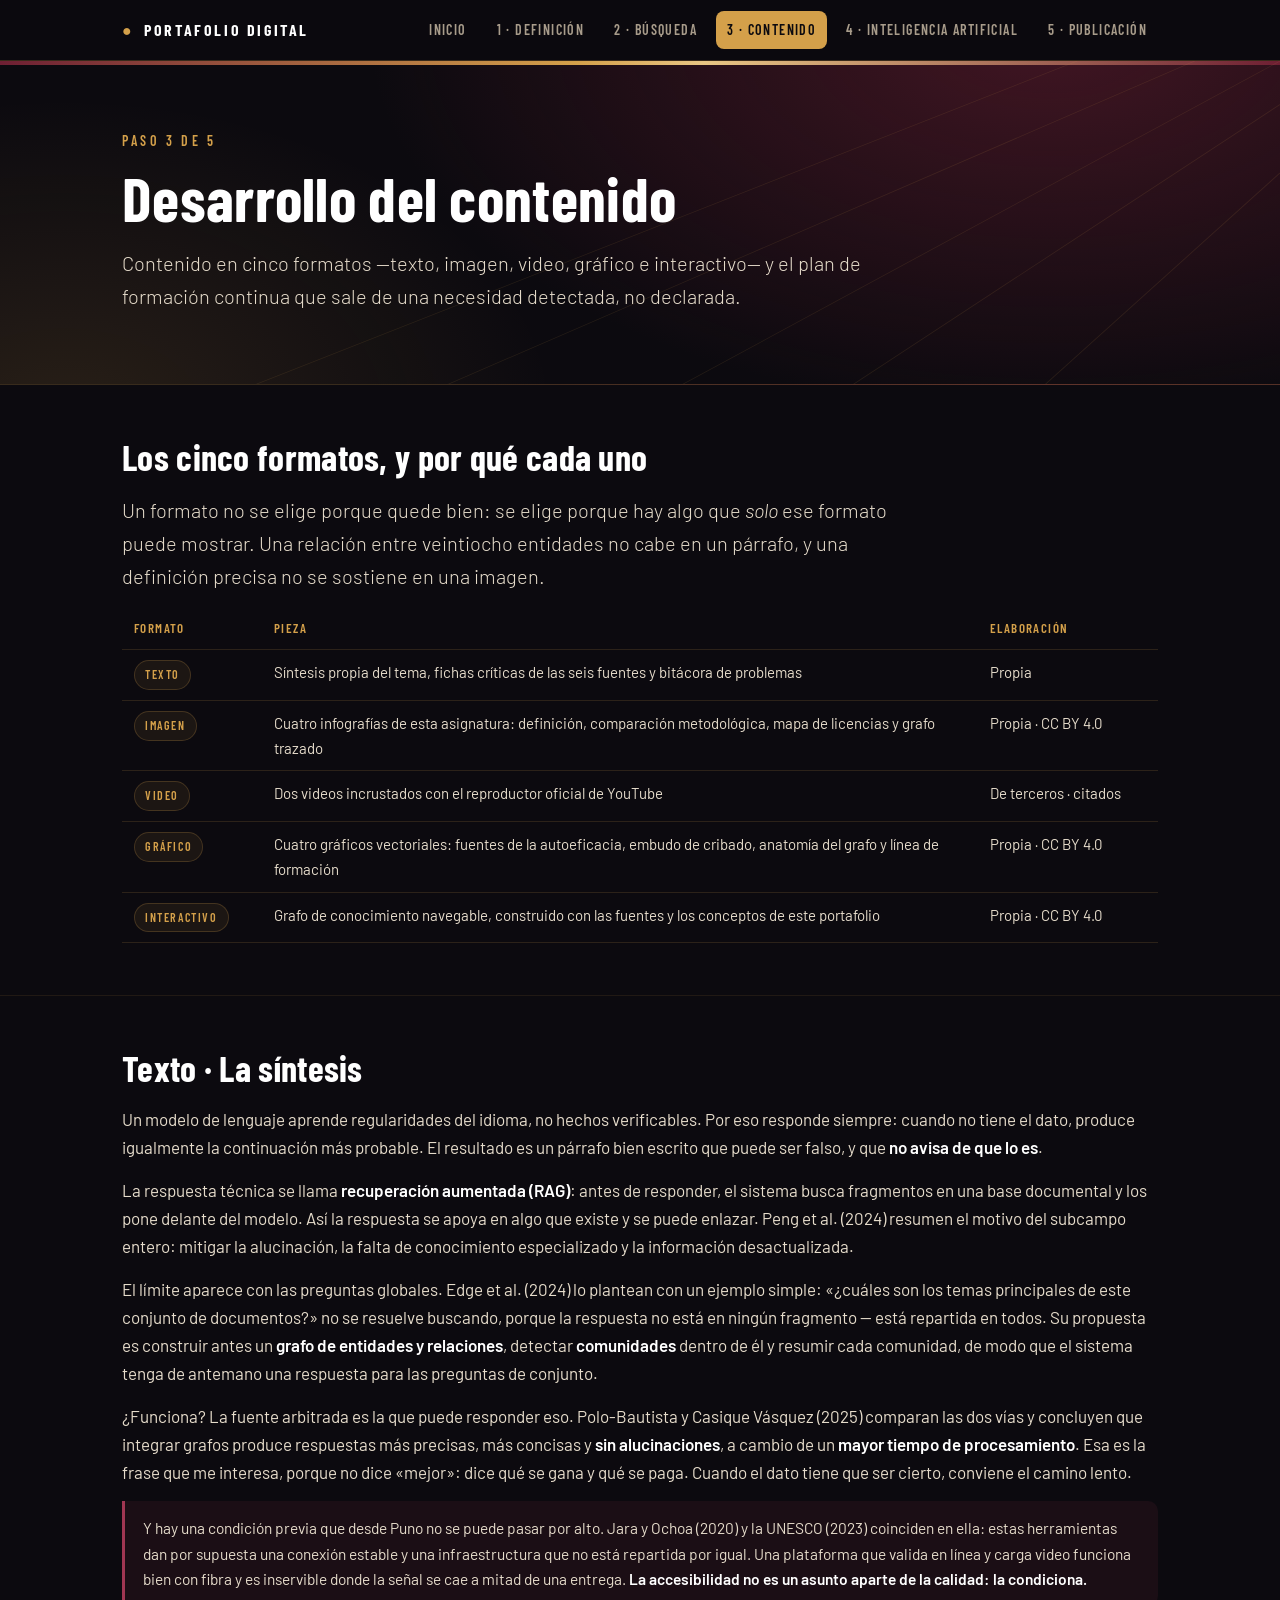
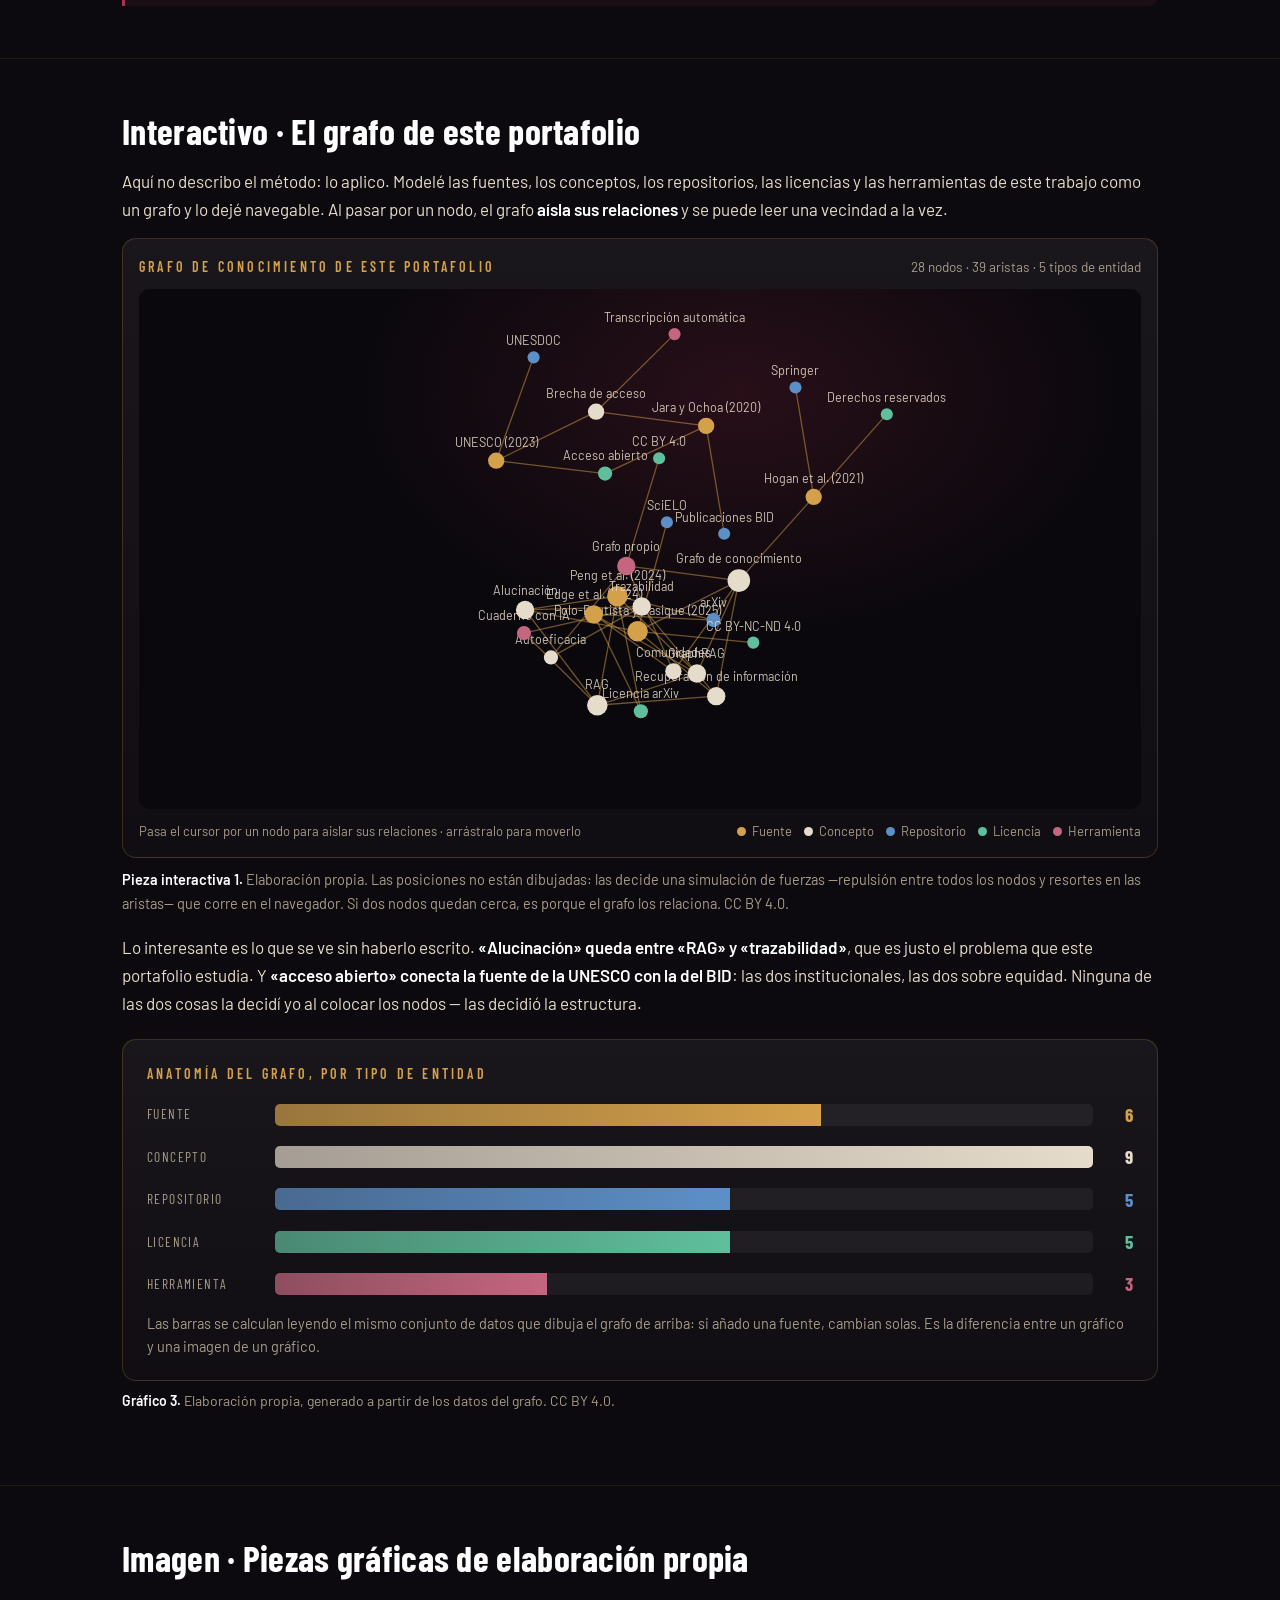
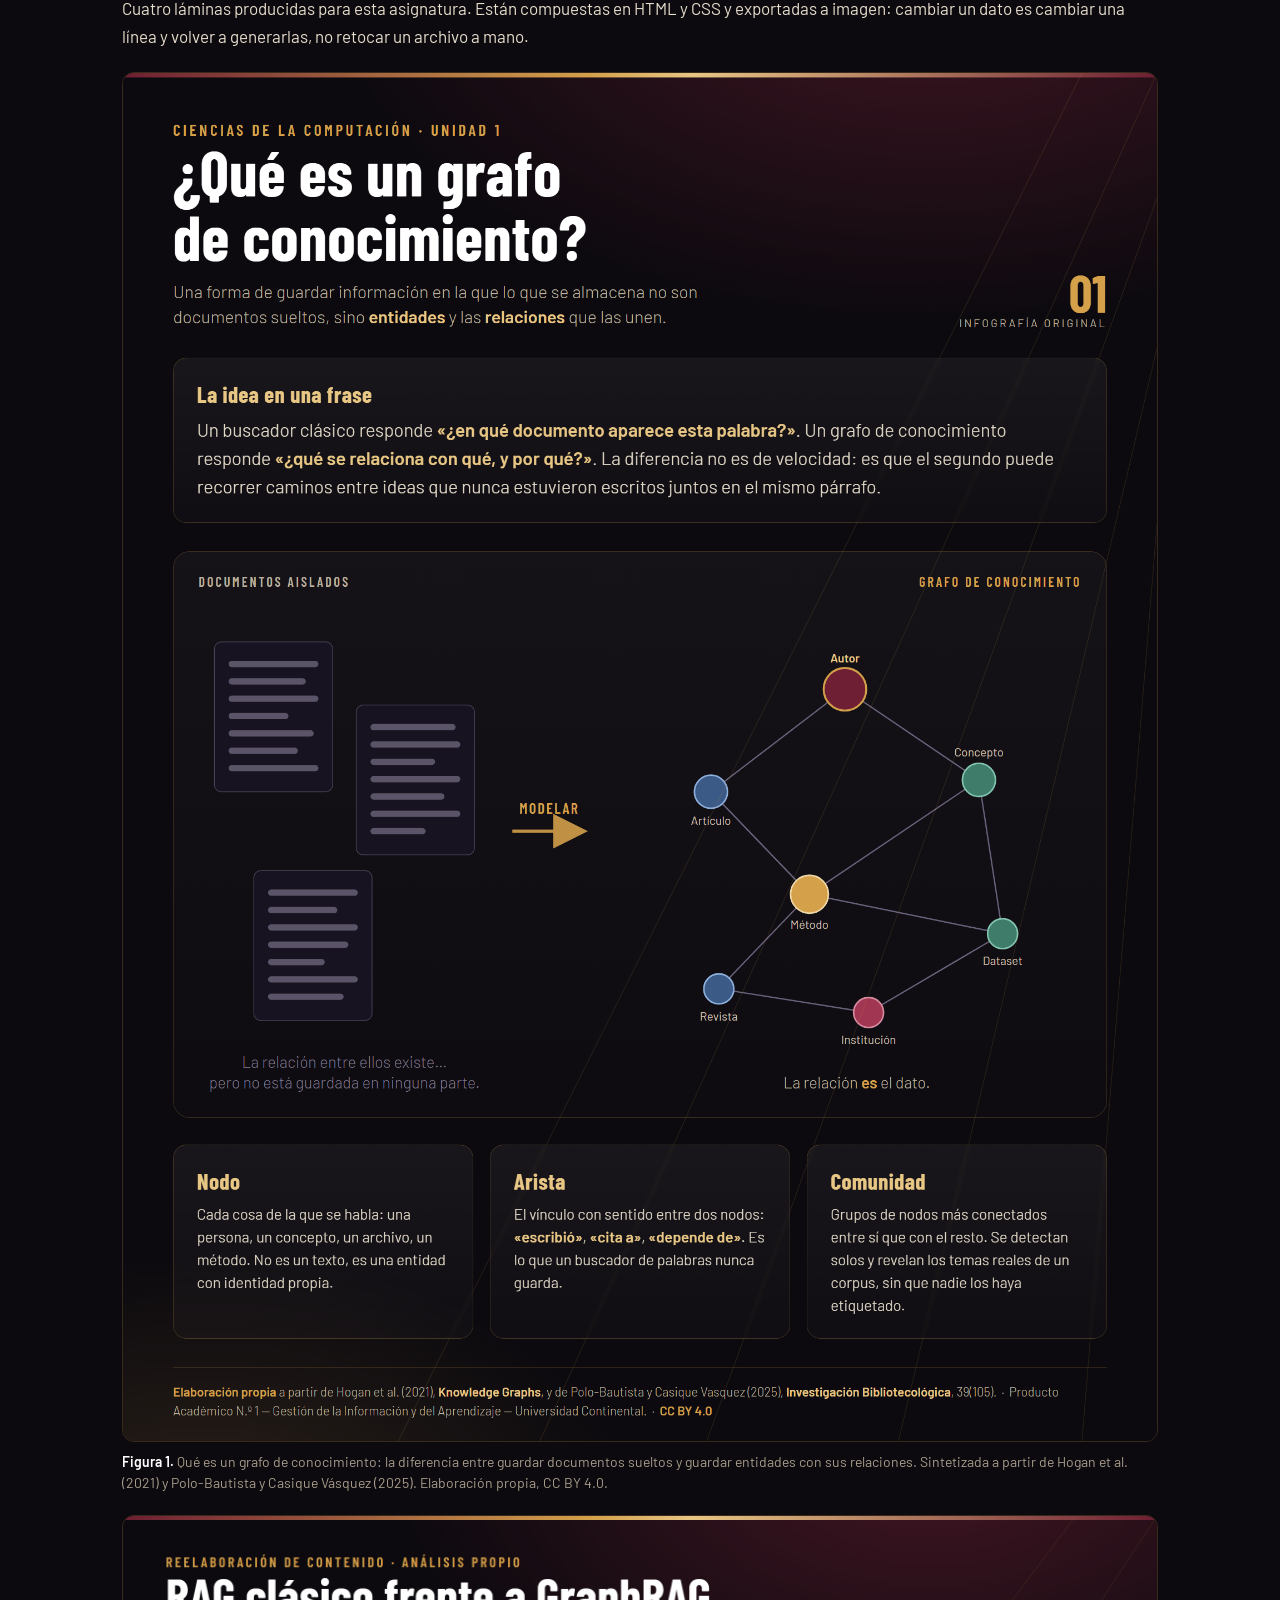
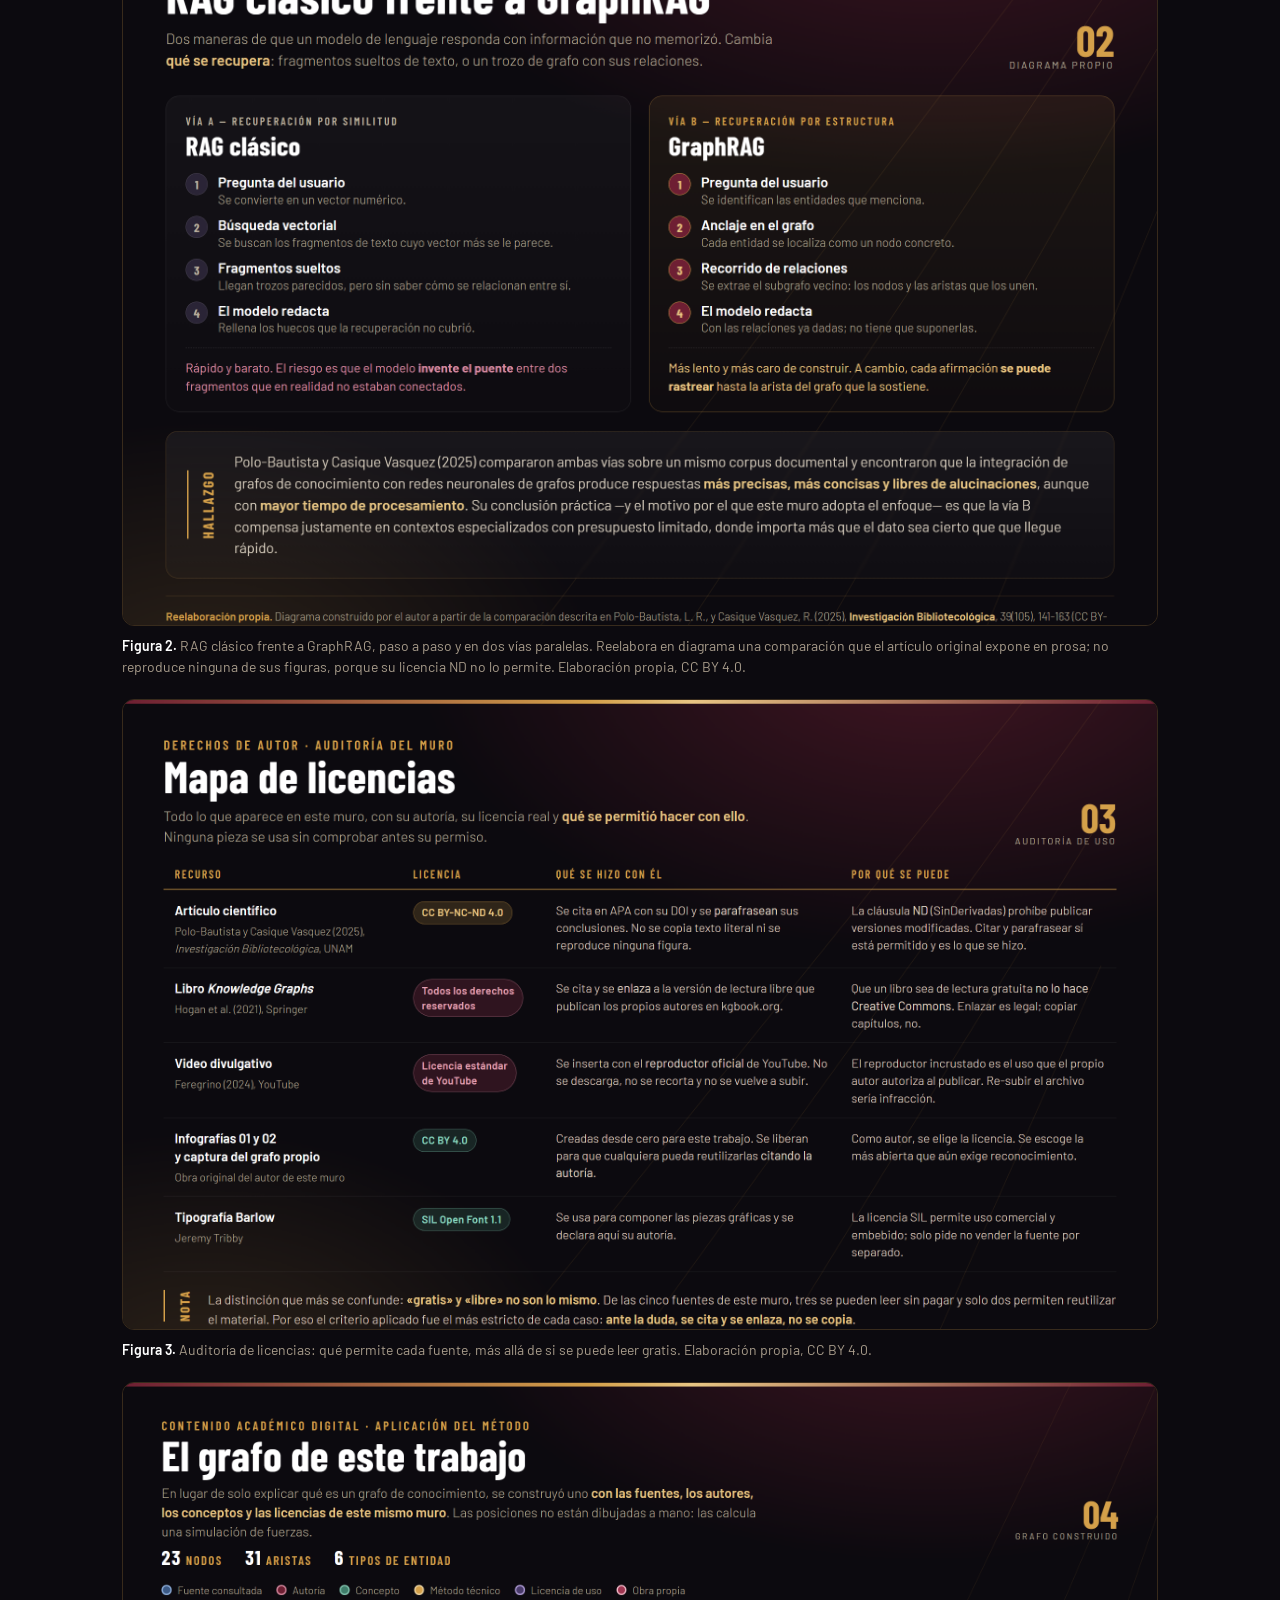
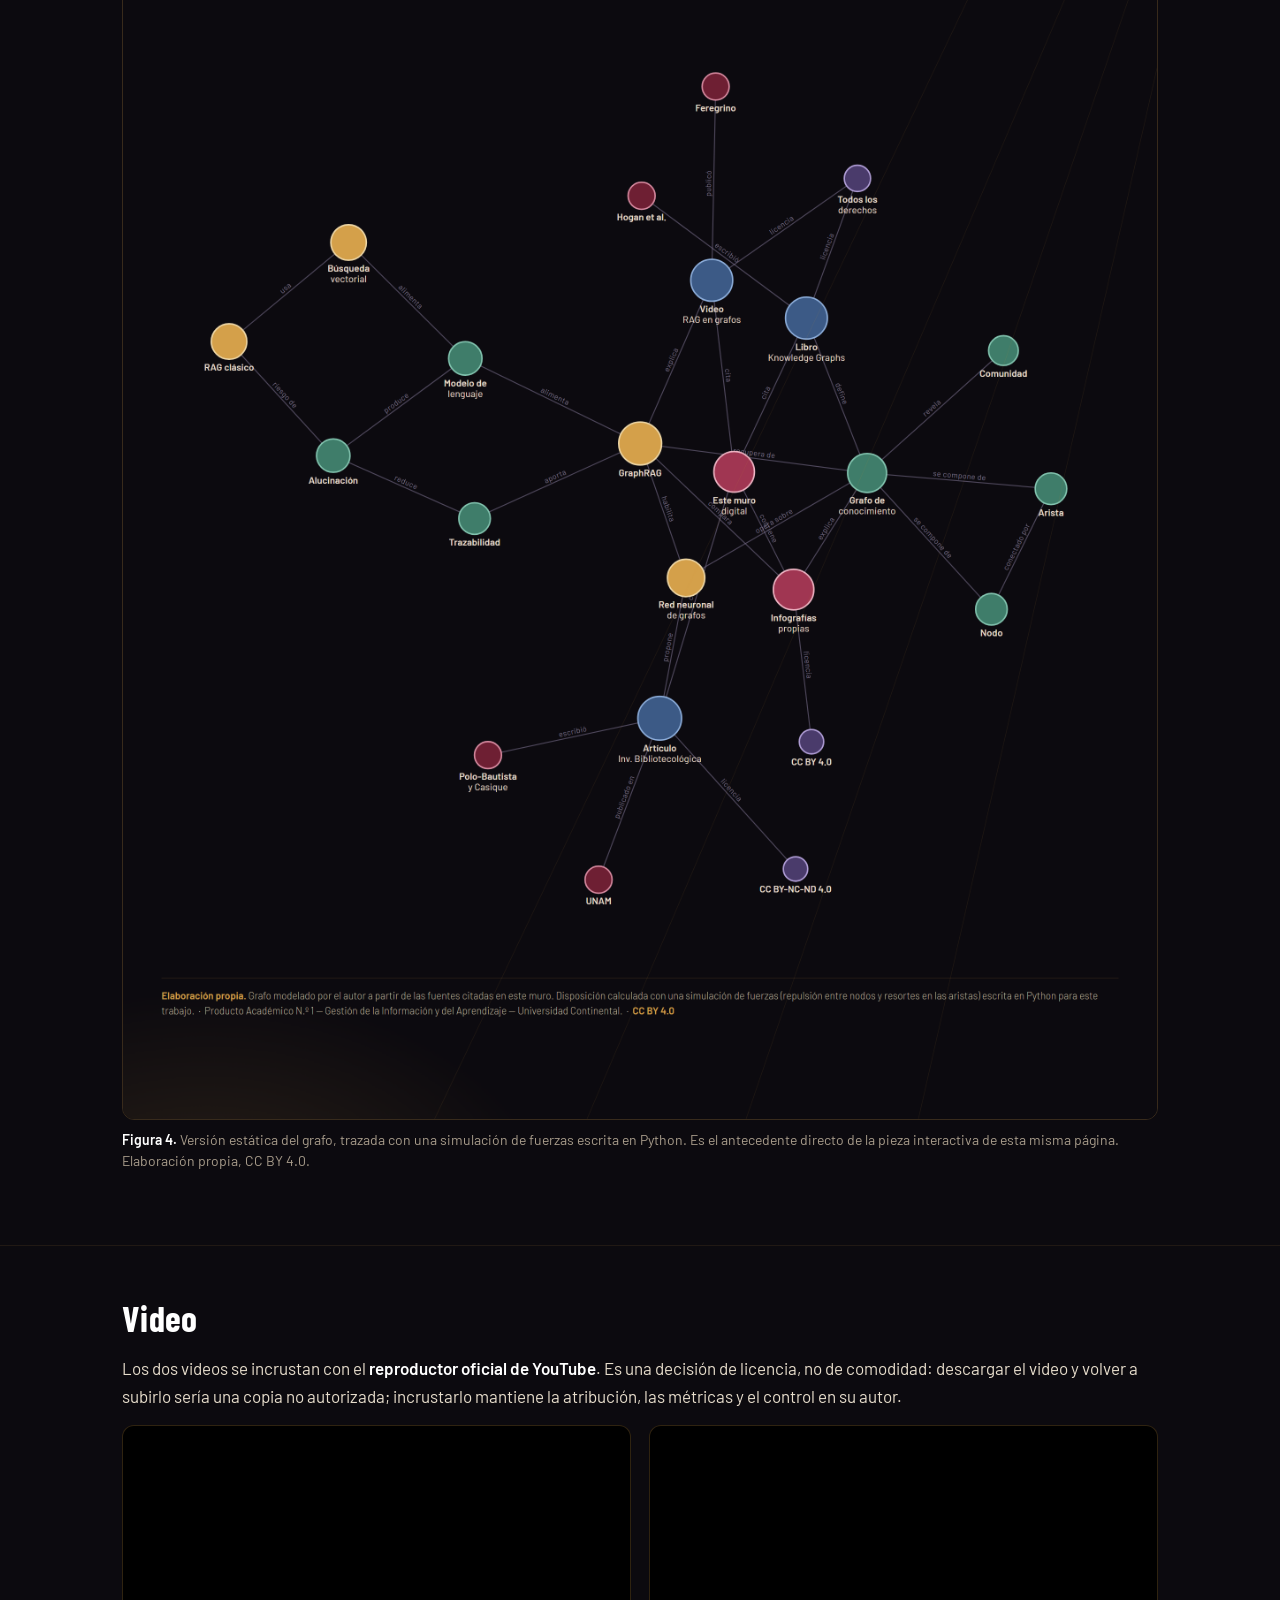
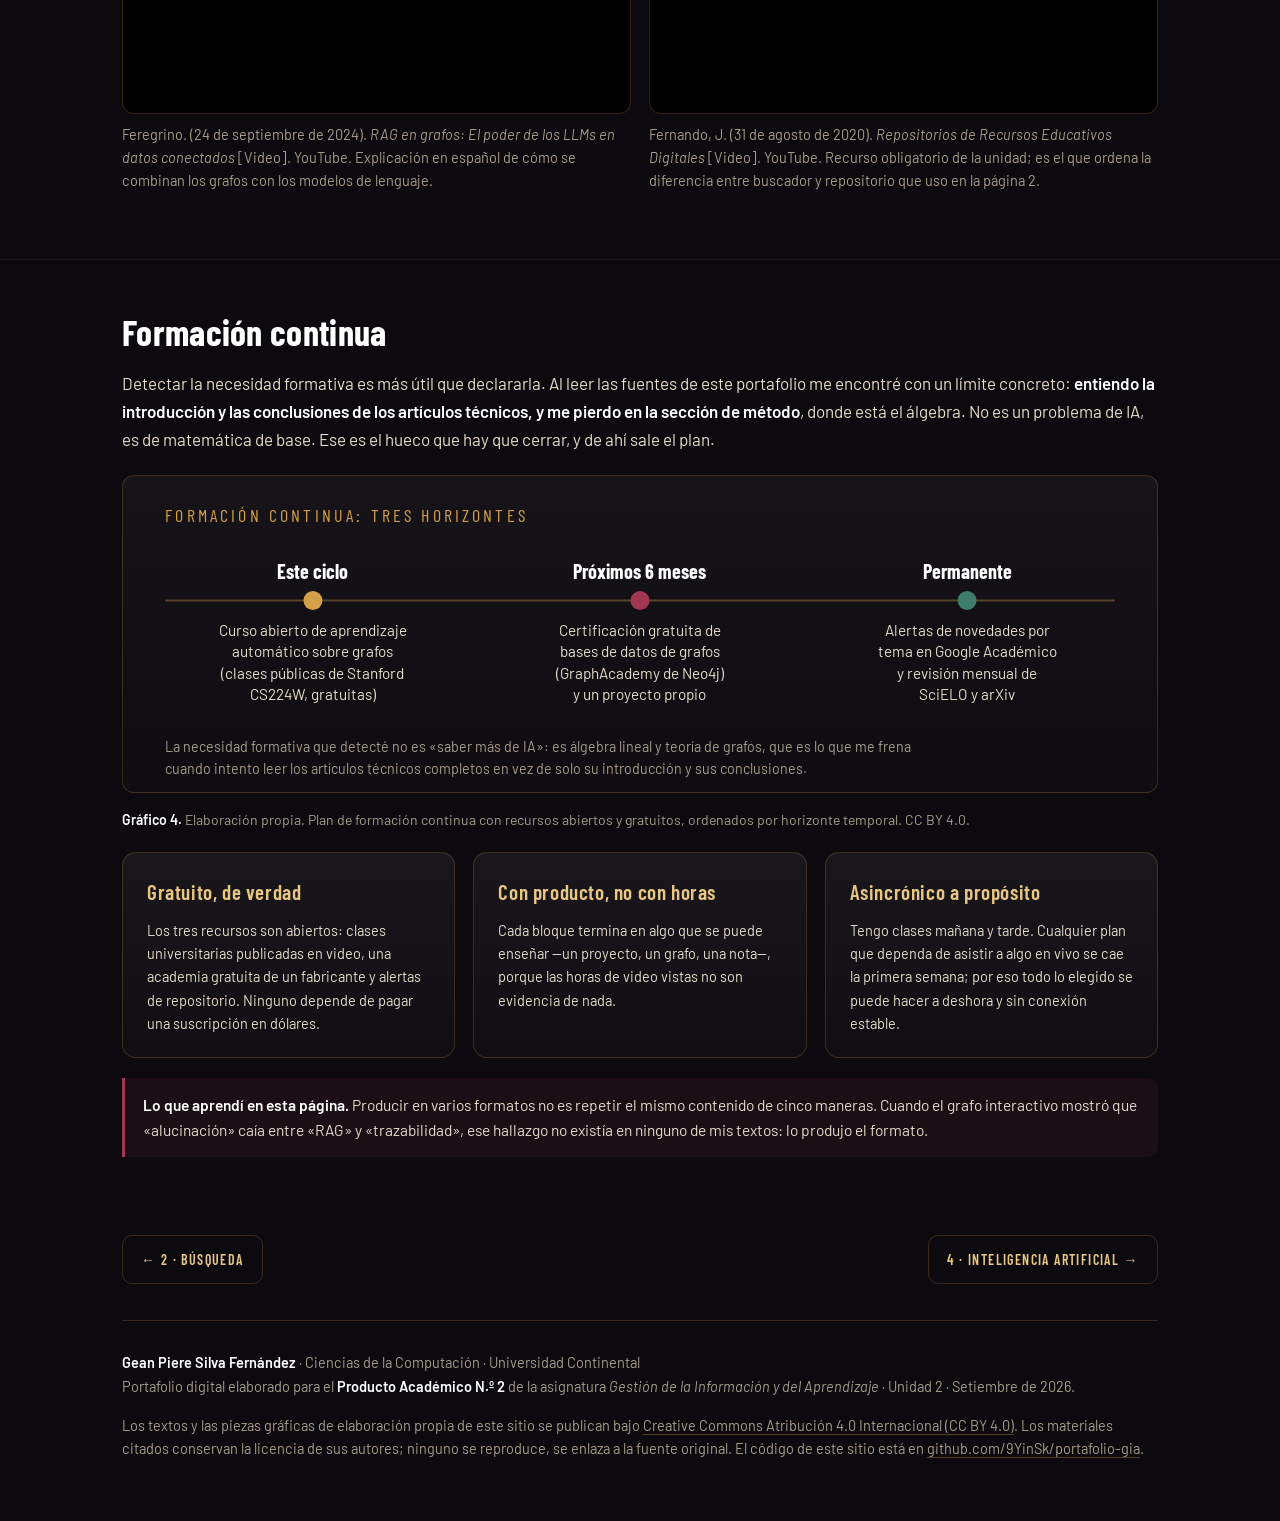
==== commit 9b60d5fe: "El grafo deja de animarse cuando se estabiliza La simulacion corria en bucle infinito: gastaba bater" ====
--- a/03-contenido.html
+++ b/03-contenido.html
@@ -294,7 +294,7 @@
 var cv=document.getElementById("g"), cx=cv.getContext("2d"), W=0,H=0,dpr=1;
 function medir(){ dpr=Math.min(window.devicePixelRatio||1,2); var r=cv.getBoundingClientRect();
   W=r.width; H=r.height; cv.width=W*dpr; cv.height=H*dpr; cx.setTransform(dpr,0,0,dpr,0,0); }
-medir(); window.addEventListener("resize",function(){medir();});
+medir(); window.addEventListener("resize",medir);
 
 N.forEach(function(n,i){ var a=i/N.length*Math.PI*2; n.x=W/2+Math.cos(a)*Math.min(W,H)*0.32;
   n.y=H/2+Math.sin(a)*Math.min(W,H)*0.32; n.vx=0; n.vy=0; n.r=5+Math.min(n.deg,8)*1.05; });
@@ -315,7 +315,7 @@
     a.vx*=0.86; a.vy*=0.86;
     a.x+=Math.max(-6,Math.min(6,a.vx*alfa)); a.y+=Math.max(-6,Math.min(6,a.vy*alfa));
     a.x=Math.max(a.r+58,Math.min(W-a.r-58,a.x)); a.y=Math.max(a.r+14,Math.min(H-a.r-14,a.y)); }
-  if(alfa>0.22) alfa*=0.995;
+  alfa*=0.982;
 }
 function vecino(i){ return sobre===null || sobre===i || (adj[sobre]&&adj[sobre][i]); }
 function pintar(){
@@ -340,21 +340,30 @@
     cx.globalAlpha=1;
   });
 }
-function bucle(){ paso(); pintar(); requestAnimationFrame(bucle); }
-bucle();
+var vivo=false, extra=0;
+function despertar(n){ extra=Math.max(extra, n||24); if(!vivo){ vivo=true; requestAnimationFrame(bucle); } }
+function bucle(){
+  var mover = alfa>0.05 || arrastra;
+  if(mover) paso();
+  pintar();
+  if(extra>0) extra--;
+  if(mover || extra>0) requestAnimationFrame(bucle); else vivo=false;
+}
+despertar(0);
+window.addEventListener("resize",function(){ despertar(60); });
 
 function pos(ev){ var r=cv.getBoundingClientRect();
   var p = ev.touches? ev.touches[0] : ev; return {x:p.clientX-r.left, y:p.clientY-r.top}; }
 function buscar(p){ for(var i=0;i<N.length;i++){ var dx=N[i].x-p.x, dy=N[i].y-p.y;
   if(dx*dx+dy*dy < (N[i].r+9)*(N[i].r+9)) return i; } return null; }
 cv.addEventListener("mousemove",function(e){ var p=pos(e);
-  if(arrastra){ arrastra.x=p.x; arrastra.y=p.y; alfa=Math.max(alfa,0.6); return; }
-  var i=buscar(p); if(i!==sobre){ sobre=i; cv.style.cursor=i===null?"grab":"pointer"; } });
-cv.addEventListener("mouseleave",function(){ sobre=null; arrastra=null; });
-cv.addEventListener("mousedown",function(e){ var i=buscar(pos(e)); if(i!==null){ arrastra=N[i]; cv.style.cursor="grabbing"; } });
+  if(arrastra){ arrastra.x=p.x; arrastra.y=p.y; alfa=Math.max(alfa,0.6); despertar(6); return; }
+  var i=buscar(p); if(i!==sobre){ sobre=i; cv.style.cursor=i===null?"grab":"pointer"; despertar(2); } });
+cv.addEventListener("mouseleave",function(){ sobre=null; arrastra=null; despertar(2); });
+cv.addEventListener("mousedown",function(e){ var i=buscar(pos(e)); if(i!==null){ arrastra=N[i]; cv.style.cursor="grabbing"; despertar(30); } });
 window.addEventListener("mouseup",function(){ arrastra=null; cv.style.cursor="grab"; });
-cv.addEventListener("touchstart",function(e){ var p=pos(e); var i=buscar(p); if(i!==null){ arrastra=N[i]; sobre=i; e.preventDefault(); } },{passive:false});
-cv.addEventListener("touchmove",function(e){ if(arrastra){ var p=pos(e); arrastra.x=p.x; arrastra.y=p.y; alfa=Math.max(alfa,0.6); e.preventDefault(); } },{passive:false});
+cv.addEventListener("touchstart",function(e){ var p=pos(e); var i=buscar(p); if(i!==null){ arrastra=N[i]; sobre=i; despertar(30); e.preventDefault(); } },{passive:false});
+cv.addEventListener("touchmove",function(e){ if(arrastra){ var p=pos(e); arrastra.x=p.x; arrastra.y=p.y; alfa=Math.max(alfa,0.6); despertar(6); e.preventDefault(); } },{passive:false});
 cv.addEventListener("touchend",function(){ arrastra=null; });
 })();
 </script>
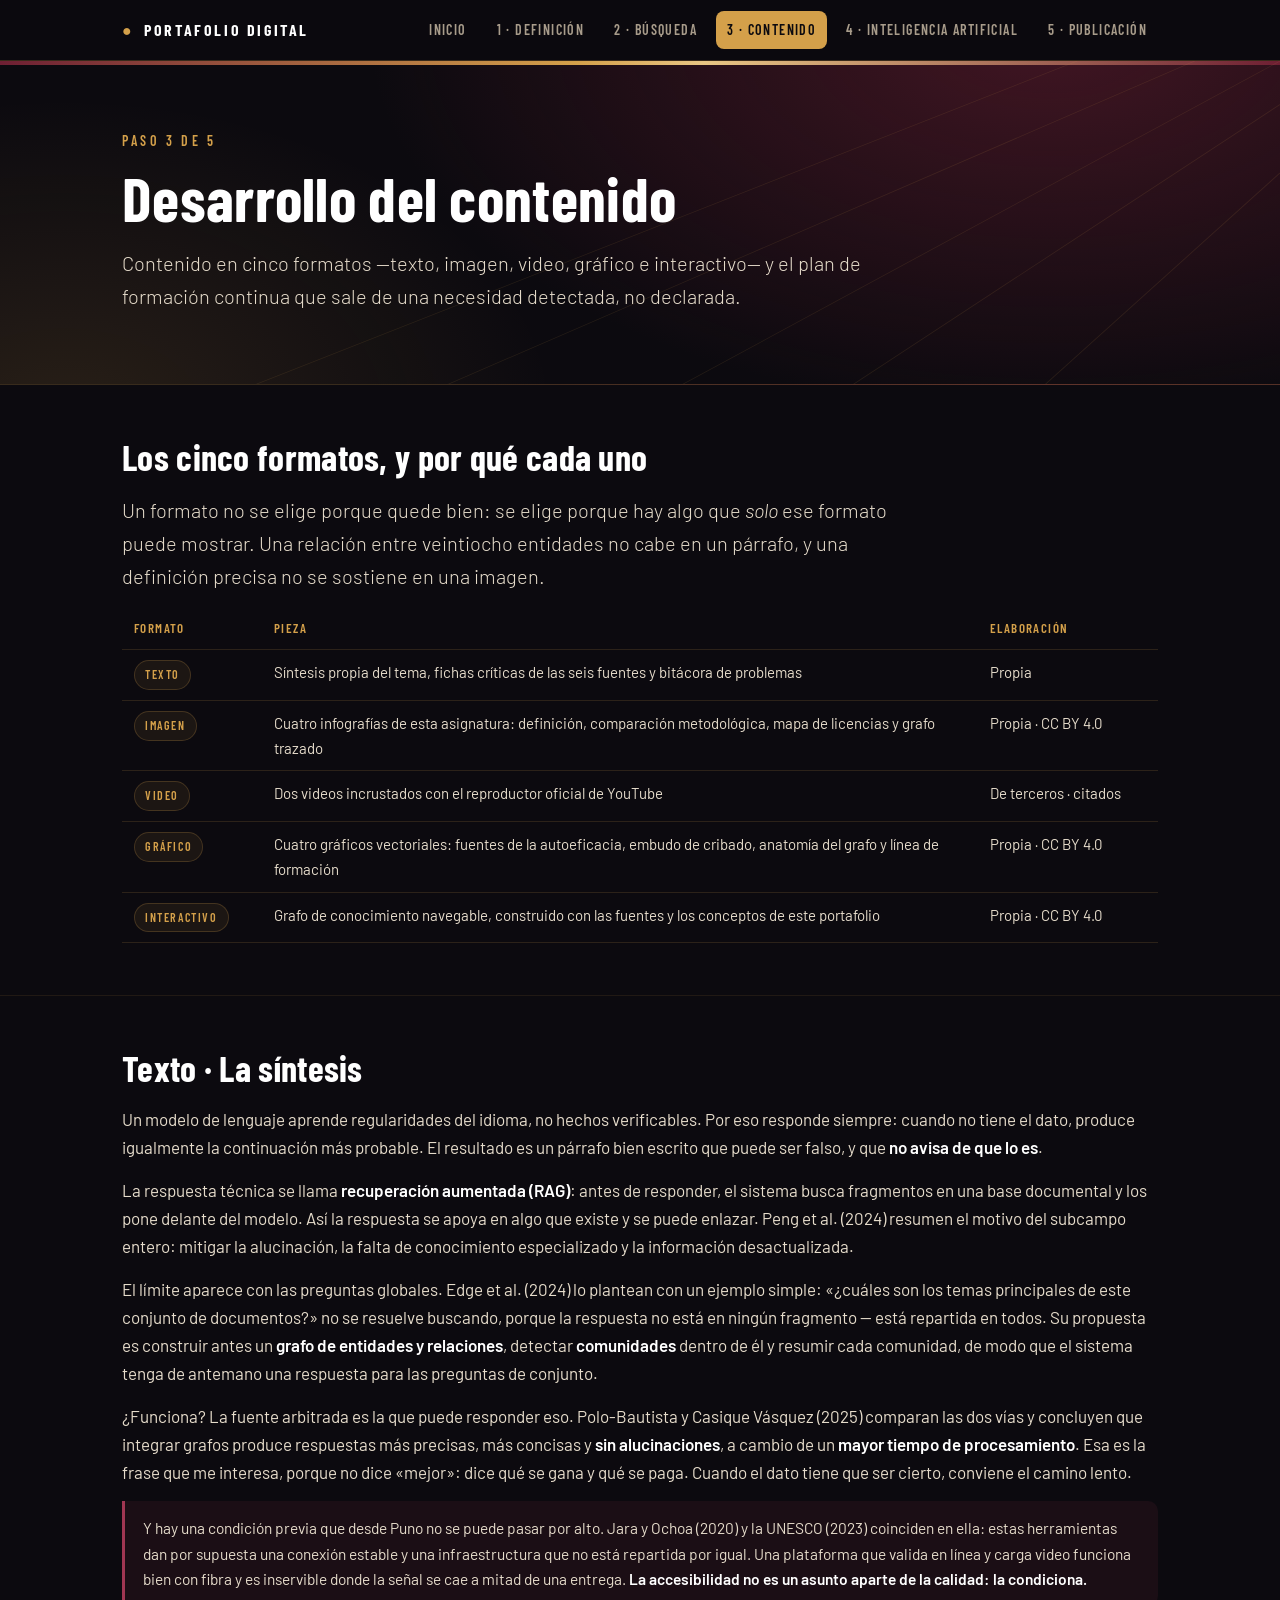
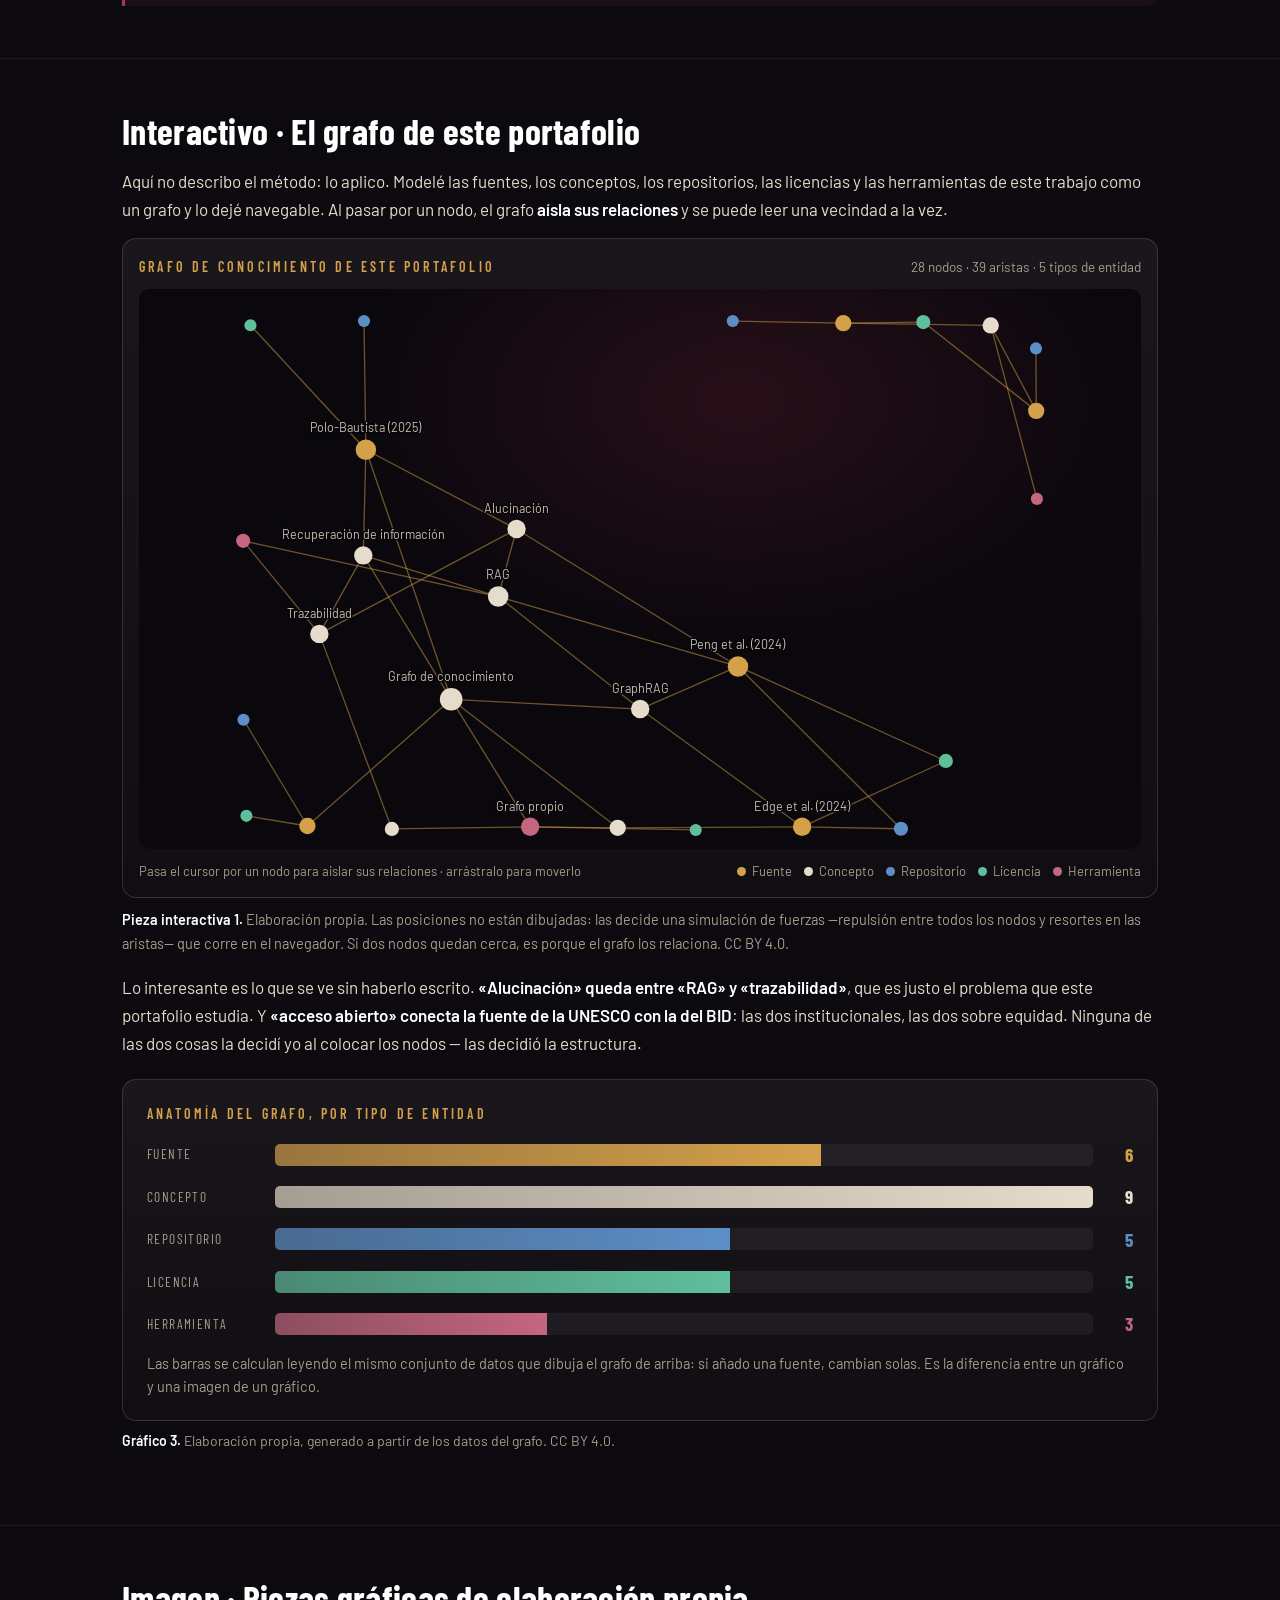
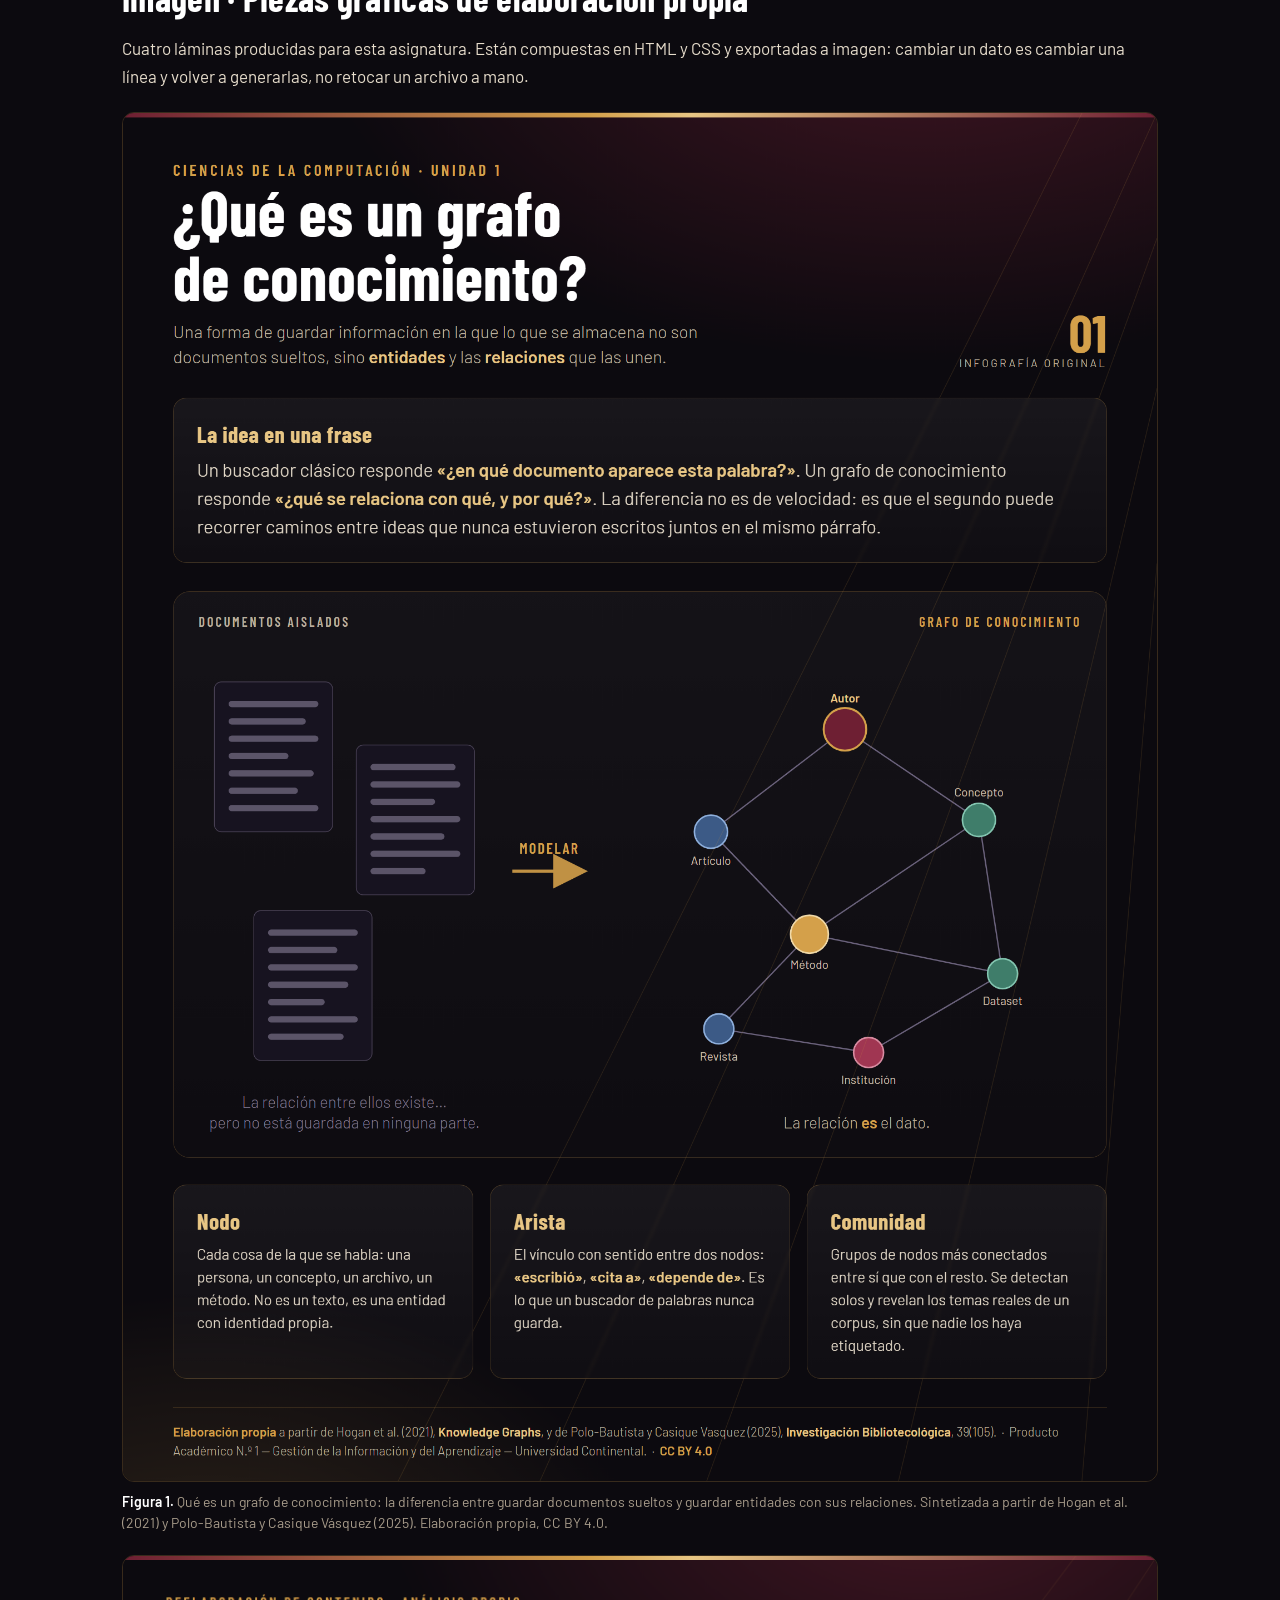
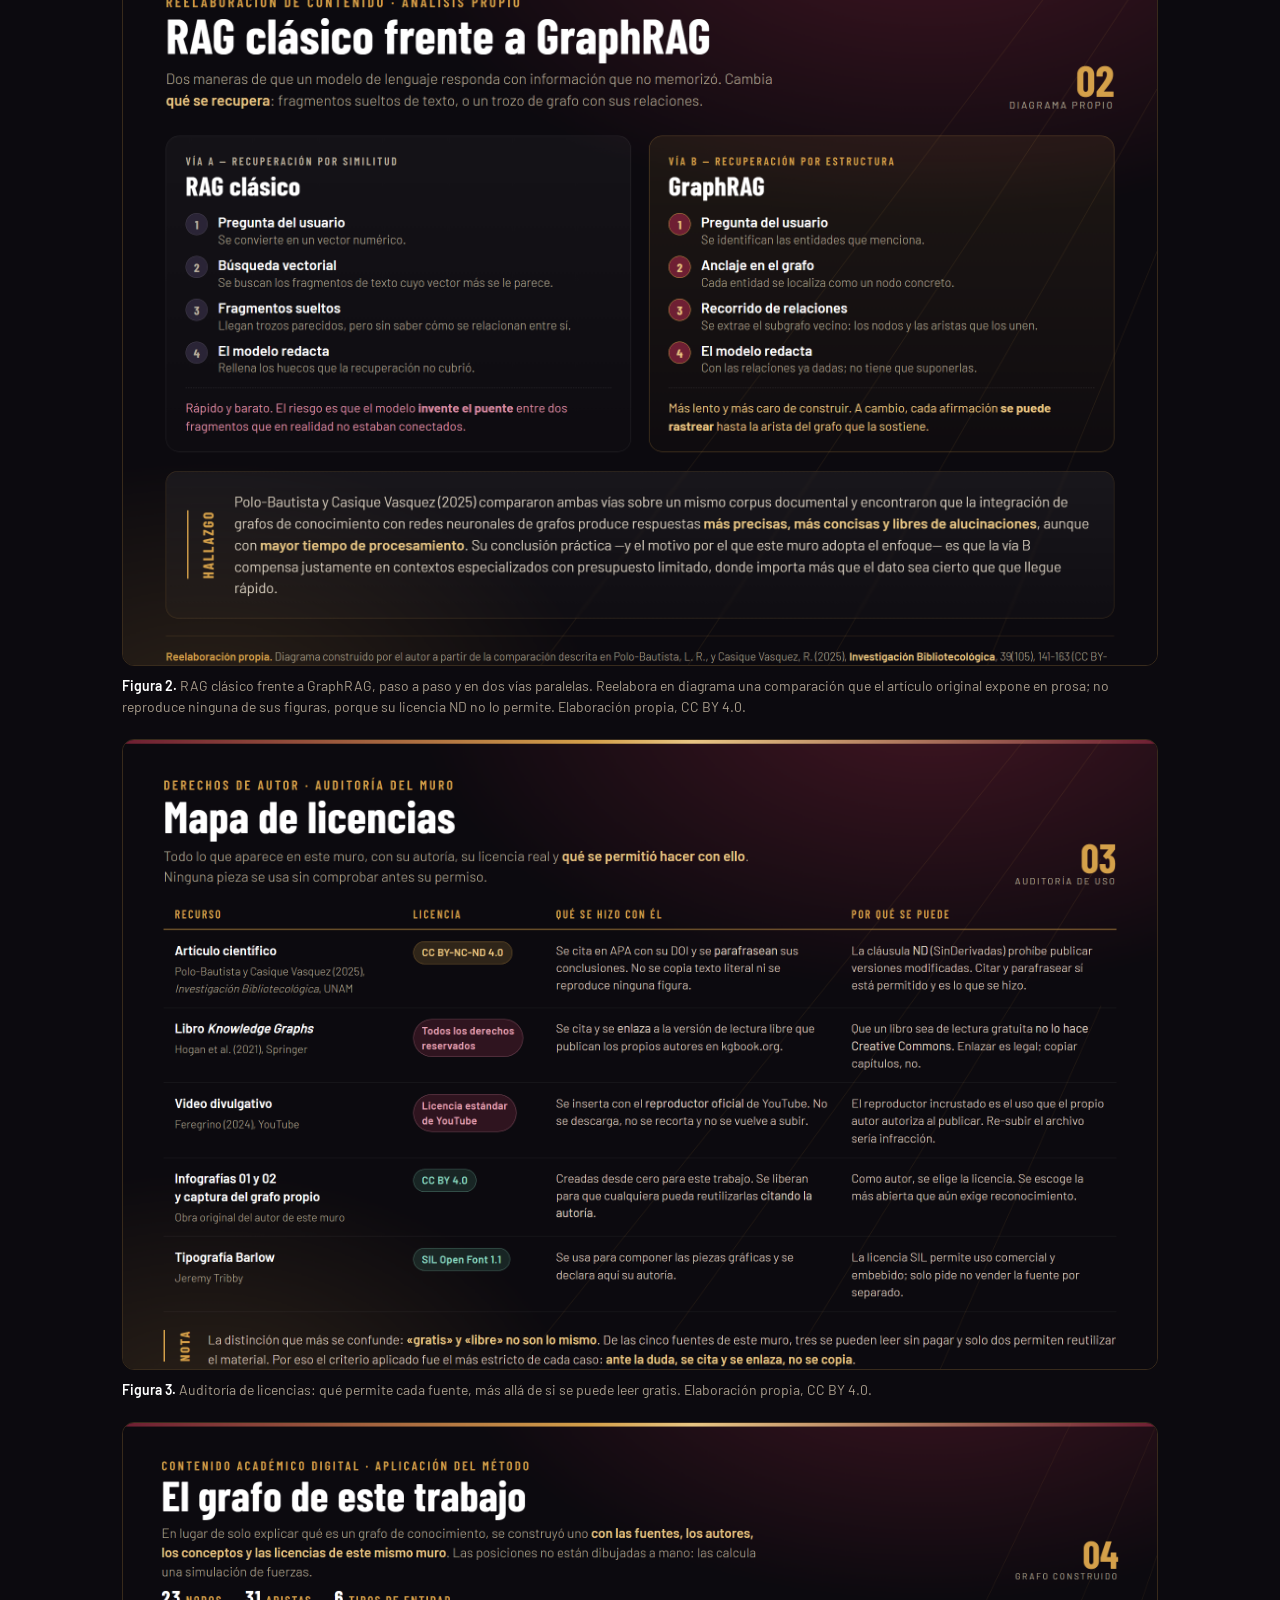
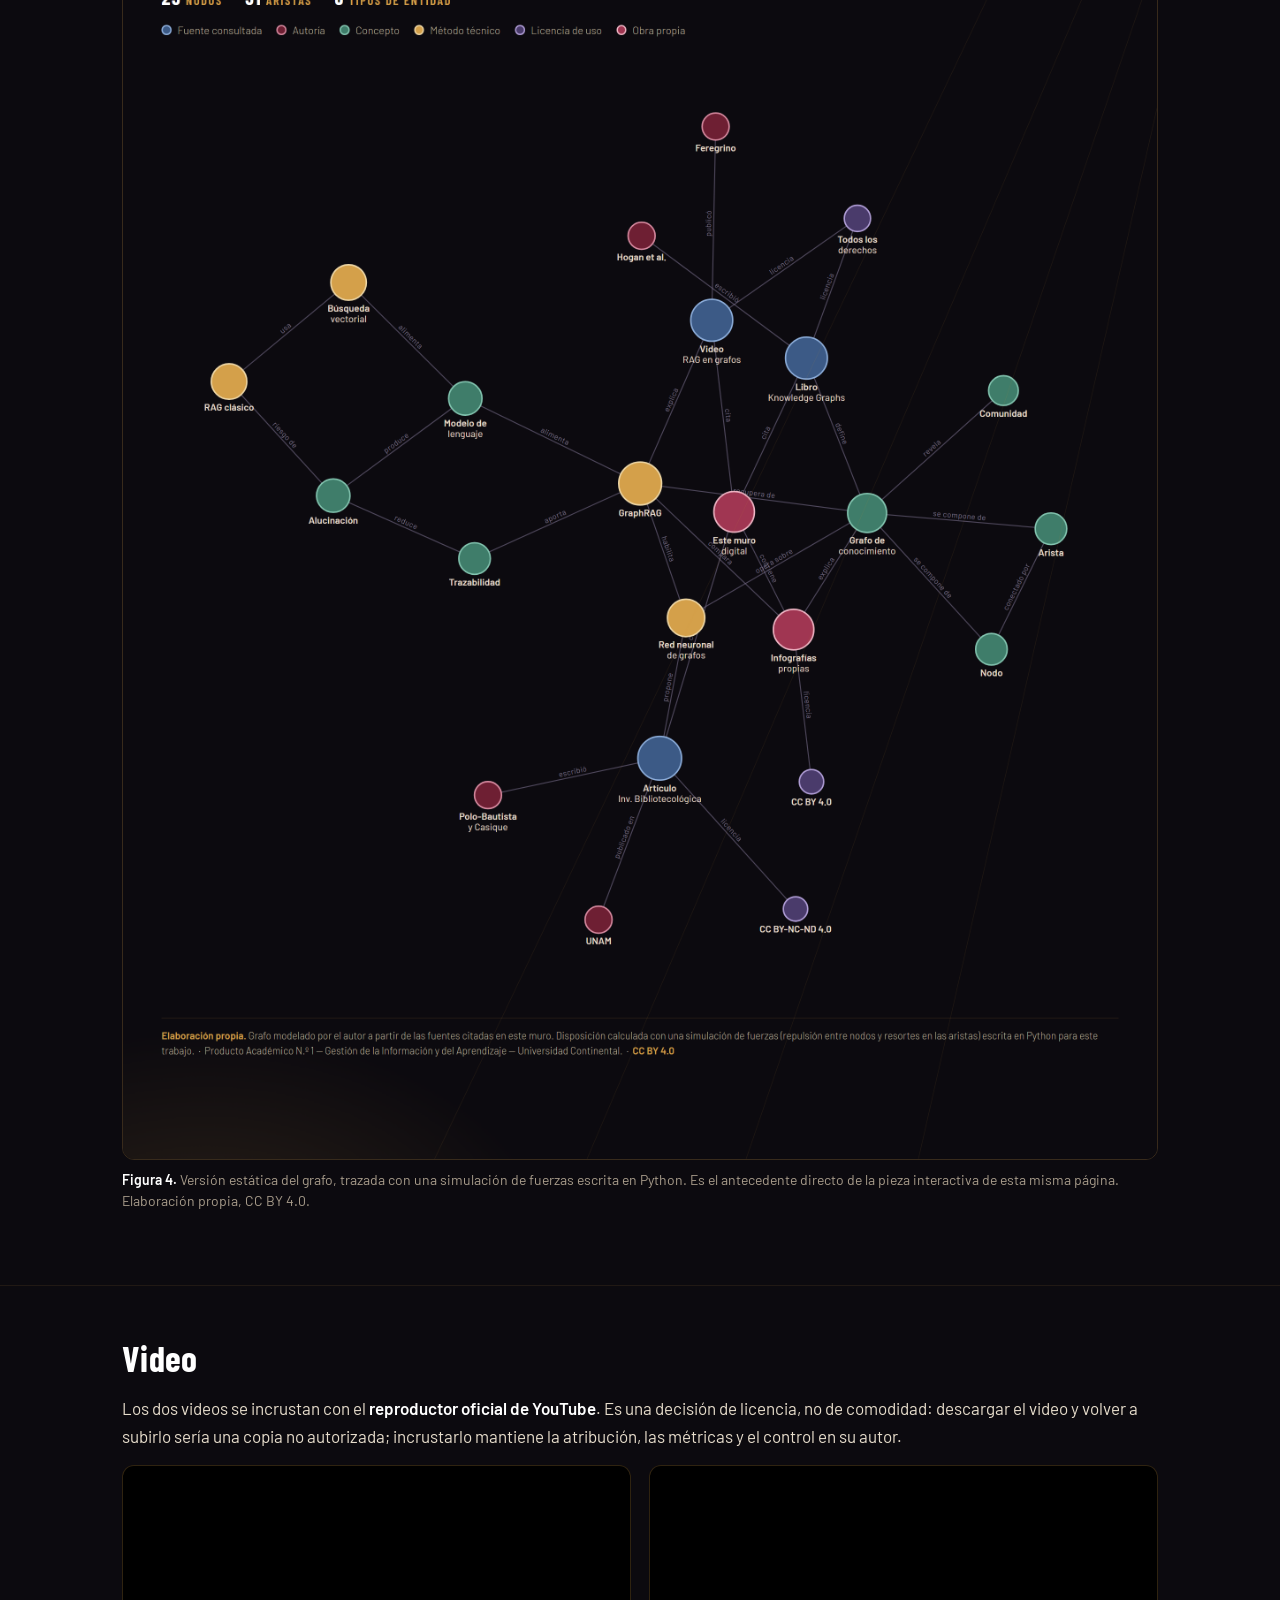
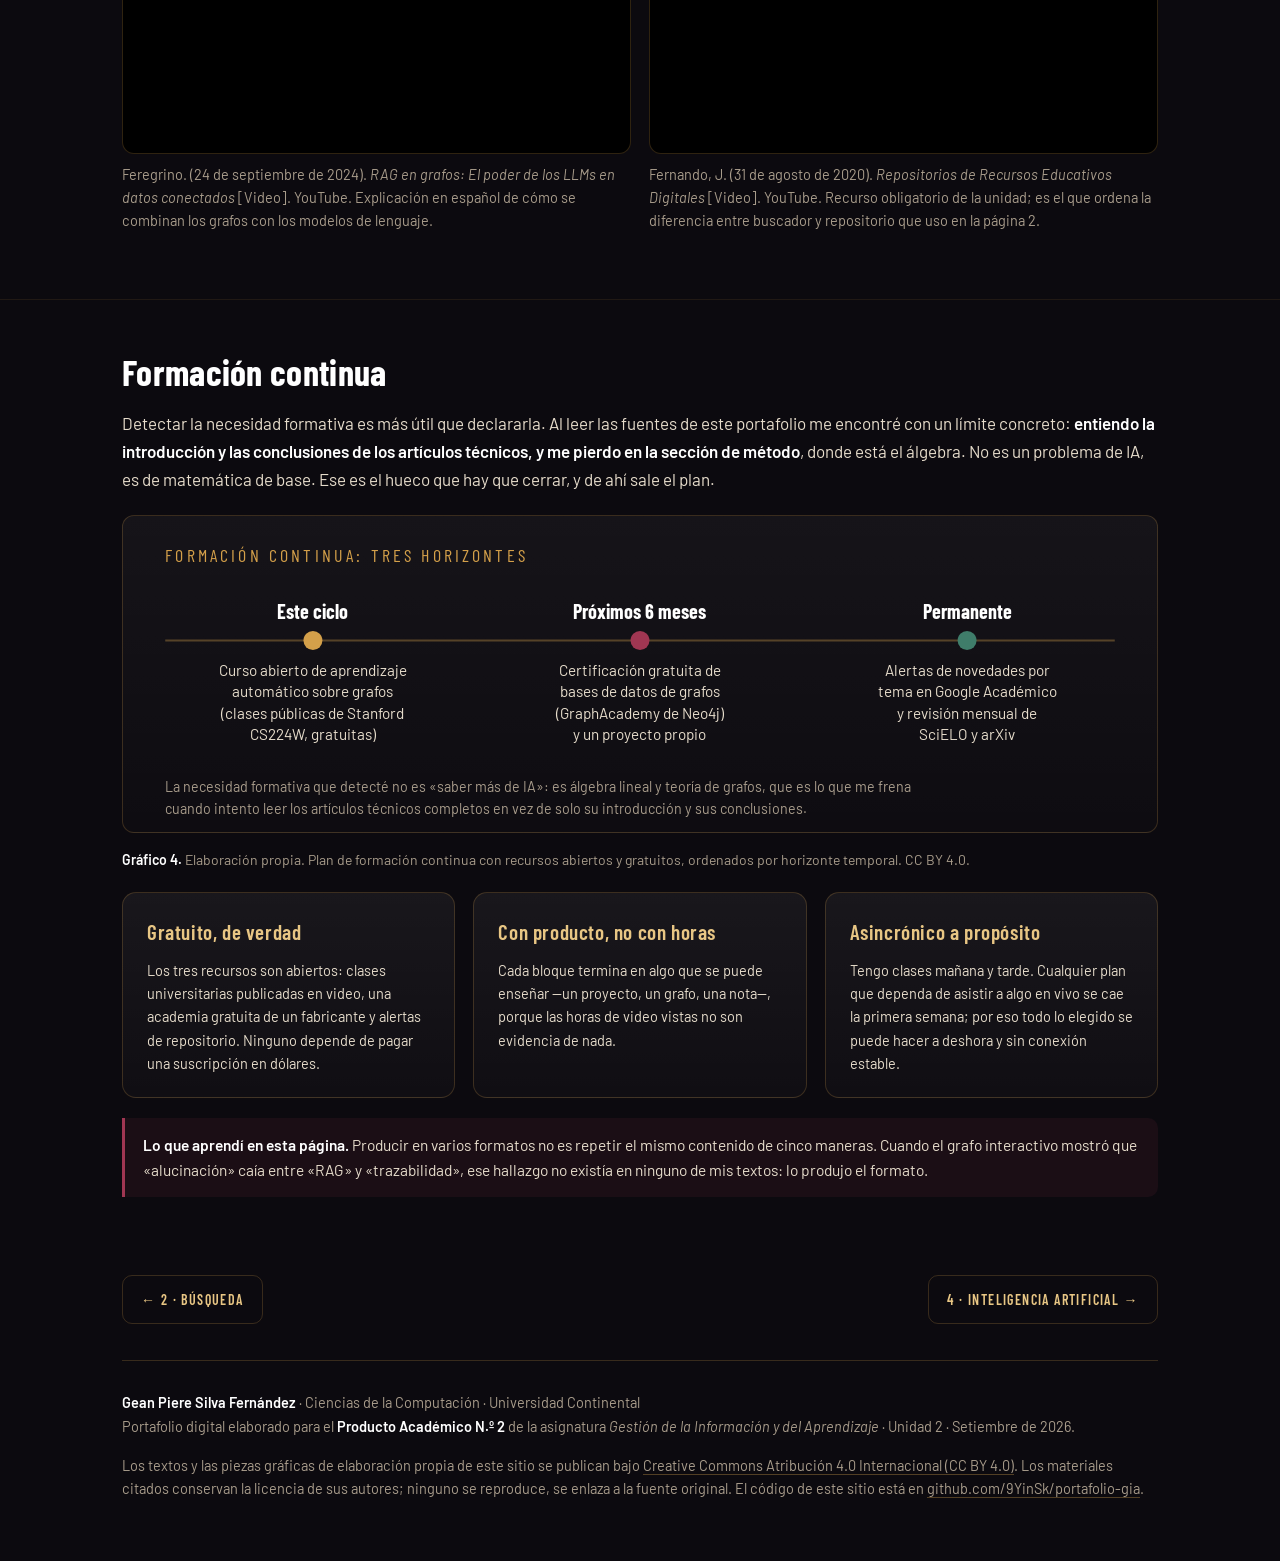
==== commit 03d2ea70: "Disposicion del grafo con Fruchterman-Reingold La version anterior dejaba los nodos apelotonados en " ====
--- a/03-contenido.html
+++ b/03-contenido.html
@@ -78,7 +78,7 @@
     <div class="kicker" style="margin:0">Grafo de conocimiento de este portafolio</div>
     <div class="small tenue" id="g-stats" style="font-size:13.5px">cargando&hellip;</div>
   </div>
-  <canvas id="g" style="width:100%;height:520px;display:block;border-radius:10px;background:radial-gradient(600px 380px at 60% 20%,rgba(110,31,51,.30),transparent 65%),#0a080d;cursor:grab;touch-action:none"></canvas>
+  <canvas id="g" style="width:100%;height:560px;display:block;border-radius:10px;background:radial-gradient(600px 380px at 60% 20%,rgba(110,31,51,.30),transparent 65%),#0a080d;cursor:grab;touch-action:none"></canvas>
   <div style="display:flex;gap:14px;flex-wrap:wrap;margin-top:12px;align-items:center">
     <span class="small tenue" style="font-size:13px">Pasa el cursor por un nodo para aislar sus relaciones &middot; arr&aacute;stralo para moverlo</span>
     <span style="flex:1"></span>
@@ -221,7 +221,7 @@
 (function(){
 var N=[
  {id:"hogan",   t:"fuente", l:"Hogan et al. (2021)"},
- {id:"polo",    t:"fuente", l:"Polo-Bautista y Casique (2025)"},
+ {id:"polo",    t:"fuente", l:"Polo-Bautista (2025)"},
  {id:"edge",    t:"fuente", l:"Edge et al. (2024)"},
  {id:"peng",    t:"fuente", l:"Peng et al. (2024)"},
  {id:"unesco",  t:"fuente", l:"UNESCO (2023)"},
@@ -296,26 +296,49 @@
   W=r.width; H=r.height; cv.width=W*dpr; cv.height=H*dpr; cx.setTransform(dpr,0,0,dpr,0,0); }
 medir(); window.addEventListener("resize",medir);
 
-N.forEach(function(n,i){ var a=i/N.length*Math.PI*2; n.x=W/2+Math.cos(a)*Math.min(W,H)*0.32;
-  n.y=H/2+Math.sin(a)*Math.min(W,H)*0.32; n.vx=0; n.vy=0; n.r=5+Math.min(n.deg,8)*1.05; });
-
-var sobre=null, arrastra=null, alfa=1;
+var MX=104, MY=26;
+var k = Math.sqrt(Math.max(W*H,1)/N.length)*0.82, temp = W/7;
+N.forEach(function(n,i){
+  var a=i*2.39996, rr=Math.sqrt((i+0.6)/N.length)*Math.min(W-2*MX,H-2*MY)*0.48;
+  n.x=W/2+Math.cos(a)*rr; n.y=H/2+Math.sin(a)*rr; n.fx=0; n.fy=0;
+  n.r=5+Math.min(n.deg,8)*1.05;
+});
+
+var sobre=null, arrastra=null;
 function paso(){
   var i,j,a,b,dx,dy,d,f;
-  for(i=0;i<N.length;i++){ for(j=i+1;j<N.length;j++){ a=N[i];b=N[j];
-    dx=b.x-a.x; dy=b.y-a.y; d=Math.sqrt(dx*dx+dy*dy)||0.01;
-    f=1400/(d*d); if(d<1)d=1; dx/=d; dy/=d;
-    a.vx-=dx*f; a.vy-=dy*f; b.vx+=dx*f; b.vy+=dy*f; } }
-  for(i=0;i<links.length;i++){ a=N[links[i].s]; b=N[links[i].t];
-    dx=b.x-a.x; dy=b.y-a.y; d=Math.sqrt(dx*dx+dy*dy)||0.01; f=(d-110)*0.0045;
-    dx/=d; dy/=d; a.vx+=dx*f*d*0.55; a.vy+=dy*f*d*0.55; b.vx-=dx*f*d*0.55; b.vy-=dy*f*d*0.55; }
-  for(i=0;i<N.length;i++){ a=N[i];
-    a.vx+=(W/2-a.x)*0.0022; a.vy+=(H/2-a.y)*0.0026;
-    if(a===arrastra){a.vx=0;a.vy=0;continue;}
-    a.vx*=0.86; a.vy*=0.86;
-    a.x+=Math.max(-6,Math.min(6,a.vx*alfa)); a.y+=Math.max(-6,Math.min(6,a.vy*alfa));
-    a.x=Math.max(a.r+58,Math.min(W-a.r-58,a.x)); a.y=Math.max(a.r+14,Math.min(H-a.r-14,a.y)); }
-  alfa*=0.982;
+  for(i=0;i<N.length;i++){ N[i].fx=0; N[i].fy=0; }
+  for(i=0;i<N.length;i++){ for(j=i+1;j<N.length;j++){
+    a=N[i]; b=N[j]; dx=a.x-b.x; dy=a.y-b.y;
+    d=Math.sqrt(dx*dx+dy*dy); if(d<1){ d=1; dx=(Math.random()-0.5); dy=(Math.random()-0.5); }
+    f=k*k/d; dx/=d; dy/=d;
+    a.fx+=dx*f; a.fy+=dy*f; b.fx-=dx*f; b.fy-=dy*f;
+  } }
+  for(i=0;i<links.length;i++){
+    a=N[links[i].s]; b=N[links[i].t];
+    dx=a.x-b.x; dy=a.y-b.y; d=Math.sqrt(dx*dx+dy*dy)||1;
+    f=d*d/k; dx/=d; dy/=d;
+    a.fx-=dx*f; a.fy-=dy*f; b.fx+=dx*f; b.fy+=dy*f;
+  }
+  for(i=0;i<N.length;i++){
+    a=N[i]; if(a===arrastra) continue;
+    d=Math.sqrt(a.fx*a.fx+a.fy*a.fy)||1;
+    var m=Math.min(d,temp);
+    a.x+=a.fx/d*m; a.y+=a.fy/d*m;
+    a.x+=(W/2-a.x)*0.012; a.y+=(H/2-a.y)*0.016;
+    a.x=Math.max(MX,Math.min(W-MX,a.x));
+    a.y=Math.max(MY+a.r,Math.min(H-MY*0.5-a.r,a.y));
+  }
+  temp*=0.974;
+}
+function etiqueta(n,i,activo){
+  cx.font=(activo?"600 ":"400 ")+"12.5px Barlow, system-ui, sans-serif";
+  cx.textAlign="center"; cx.textBaseline="alphabetic";
+  var y=n.y-n.r-7;
+  cx.lineWidth=3.2; cx.strokeStyle="rgba(8,6,11,.92)"; cx.lineJoin="round";
+  cx.strokeText(n.l,n.x,y);
+  cx.fillStyle=activo?"#ffffff":"rgba(230,220,203,.86)";
+  cx.fillText(n.l,n.x,y);
 }
 function vecino(i){ return sobre===null || sobre===i || (adj[sobre]&&adj[sobre][i]); }
 function pintar(){
@@ -332,18 +355,14 @@
     cx.beginPath(); cx.arc(n.x,n.y,n.r,0,6.2832);
     cx.fillStyle=COL[n.t]; cx.fill();
     if(i===sobre){ cx.lineWidth=2; cx.strokeStyle="#fff"; cx.stroke(); }
-    if(n.deg>=3 || on){
-      cx.font=(i===sobre?"600 ":"400 ")+"12.5px Barlow, sans-serif";
-      cx.fillStyle=(i===sobre)?"#fff":"rgba(230,220,203,.88)";
-      cx.textAlign="center"; cx.fillText(n.l, n.x, n.y-n.r-6);
-    }
+    if(sobre===null ? n.deg>=4 : on) etiqueta(n,i,i===sobre);
     cx.globalAlpha=1;
   });
 }
 var vivo=false, extra=0;
 function despertar(n){ extra=Math.max(extra, n||24); if(!vivo){ vivo=true; requestAnimationFrame(bucle); } }
 function bucle(){
-  var mover = alfa>0.05 || arrastra;
+  var mover = temp>0.55 || arrastra;
   if(mover) paso();
   pintar();
   if(extra>0) extra--;
@@ -357,13 +376,13 @@
 function buscar(p){ for(var i=0;i<N.length;i++){ var dx=N[i].x-p.x, dy=N[i].y-p.y;
   if(dx*dx+dy*dy < (N[i].r+9)*(N[i].r+9)) return i; } return null; }
 cv.addEventListener("mousemove",function(e){ var p=pos(e);
-  if(arrastra){ arrastra.x=p.x; arrastra.y=p.y; alfa=Math.max(alfa,0.6); despertar(6); return; }
+  if(arrastra){ arrastra.x=p.x; arrastra.y=p.y; temp=Math.max(temp,3); despertar(6); return; }
   var i=buscar(p); if(i!==sobre){ sobre=i; cv.style.cursor=i===null?"grab":"pointer"; despertar(2); } });
 cv.addEventListener("mouseleave",function(){ sobre=null; arrastra=null; despertar(2); });
 cv.addEventListener("mousedown",function(e){ var i=buscar(pos(e)); if(i!==null){ arrastra=N[i]; cv.style.cursor="grabbing"; despertar(30); } });
 window.addEventListener("mouseup",function(){ arrastra=null; cv.style.cursor="grab"; });
 cv.addEventListener("touchstart",function(e){ var p=pos(e); var i=buscar(p); if(i!==null){ arrastra=N[i]; sobre=i; despertar(30); e.preventDefault(); } },{passive:false});
-cv.addEventListener("touchmove",function(e){ if(arrastra){ var p=pos(e); arrastra.x=p.x; arrastra.y=p.y; alfa=Math.max(alfa,0.6); despertar(6); e.preventDefault(); } },{passive:false});
+cv.addEventListener("touchmove",function(e){ if(arrastra){ var p=pos(e); arrastra.x=p.x; arrastra.y=p.y; temp=Math.max(temp,3); despertar(6); e.preventDefault(); } },{passive:false});
 cv.addEventListener("touchend",function(){ arrastra=null; });
 })();
 </script>
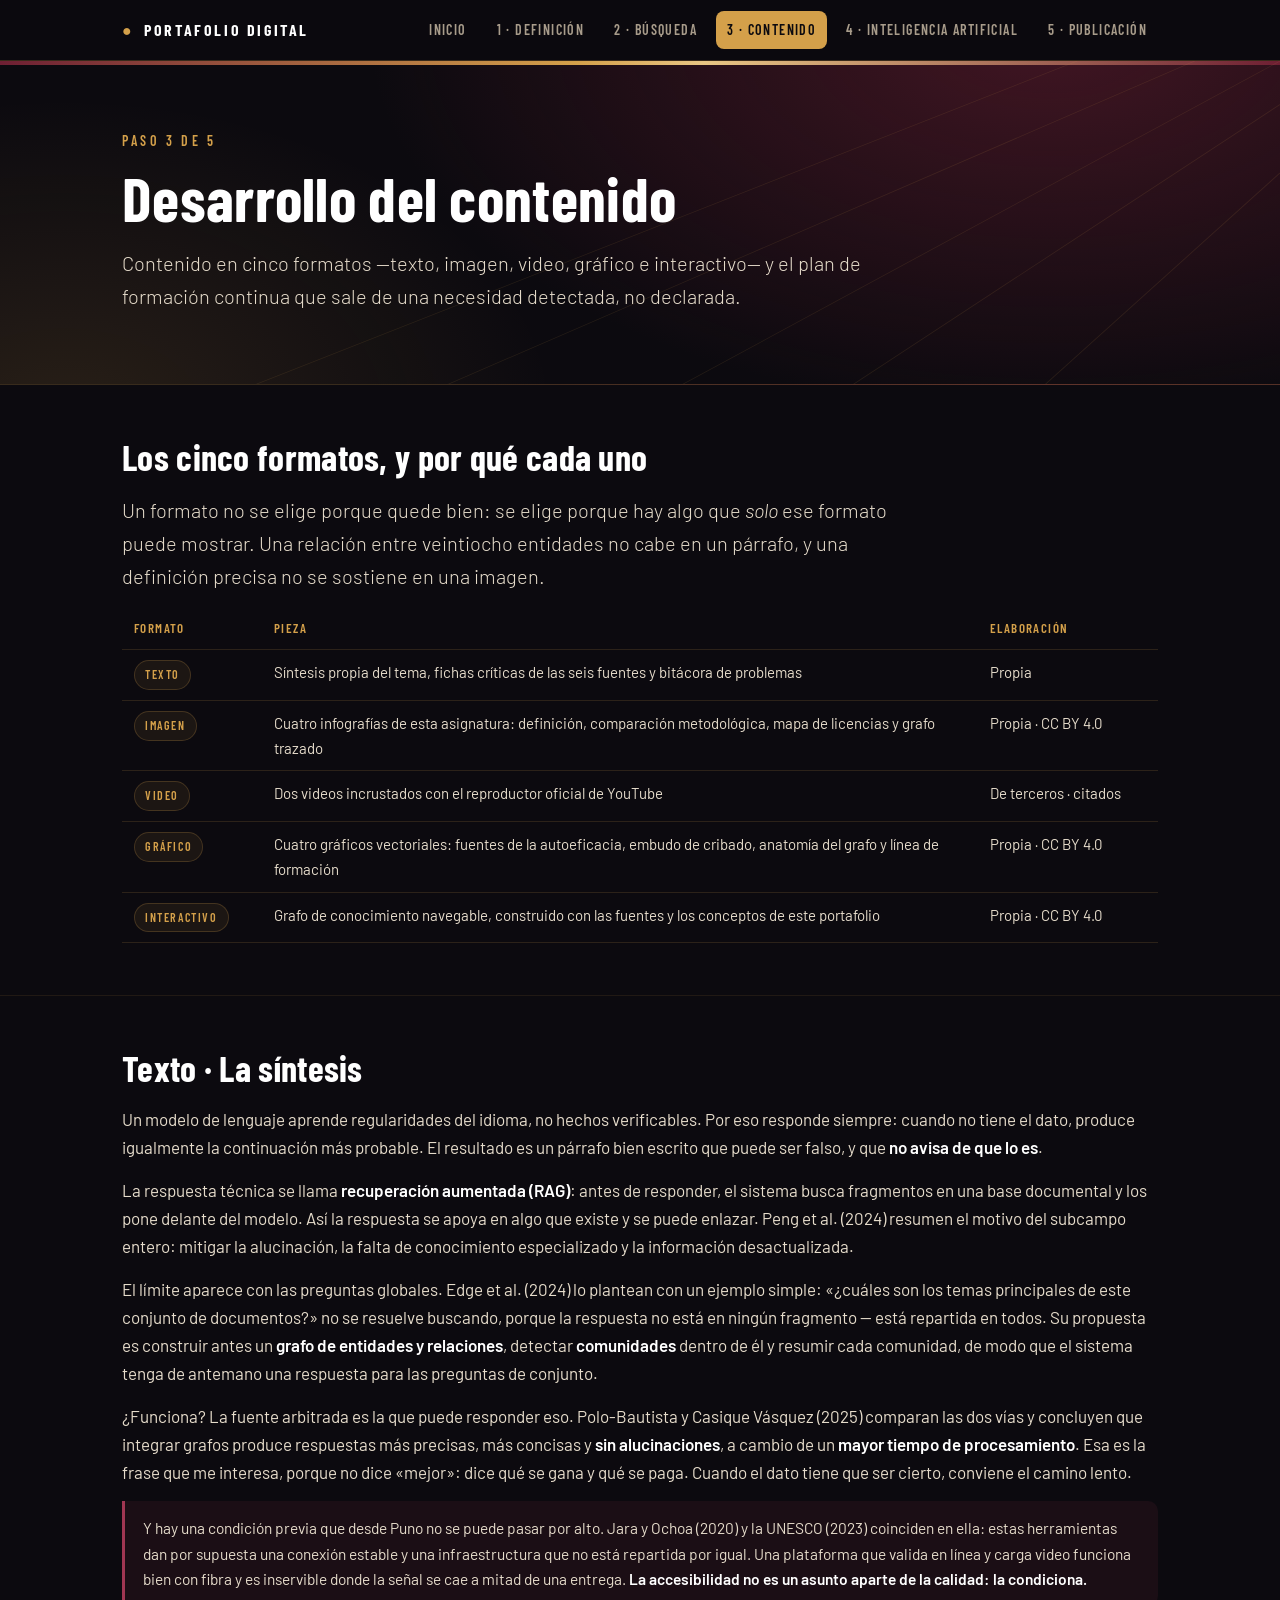
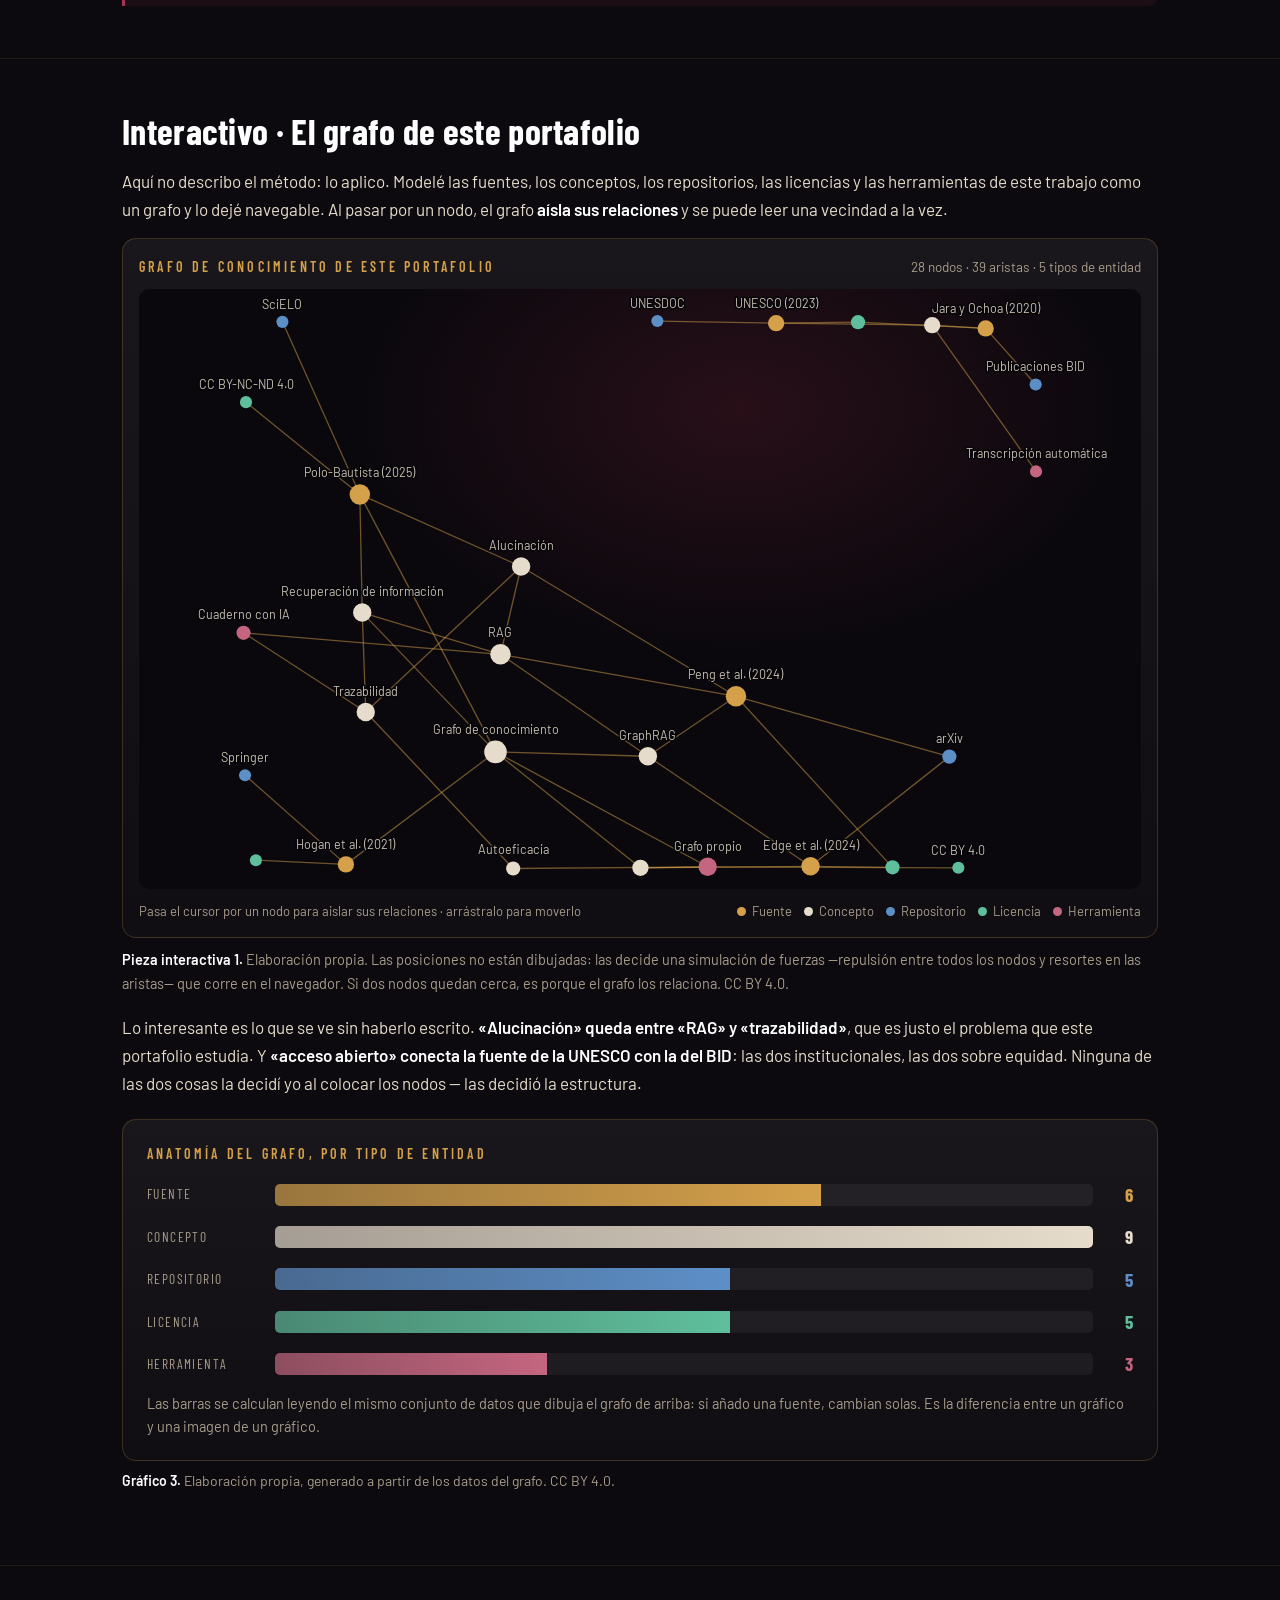
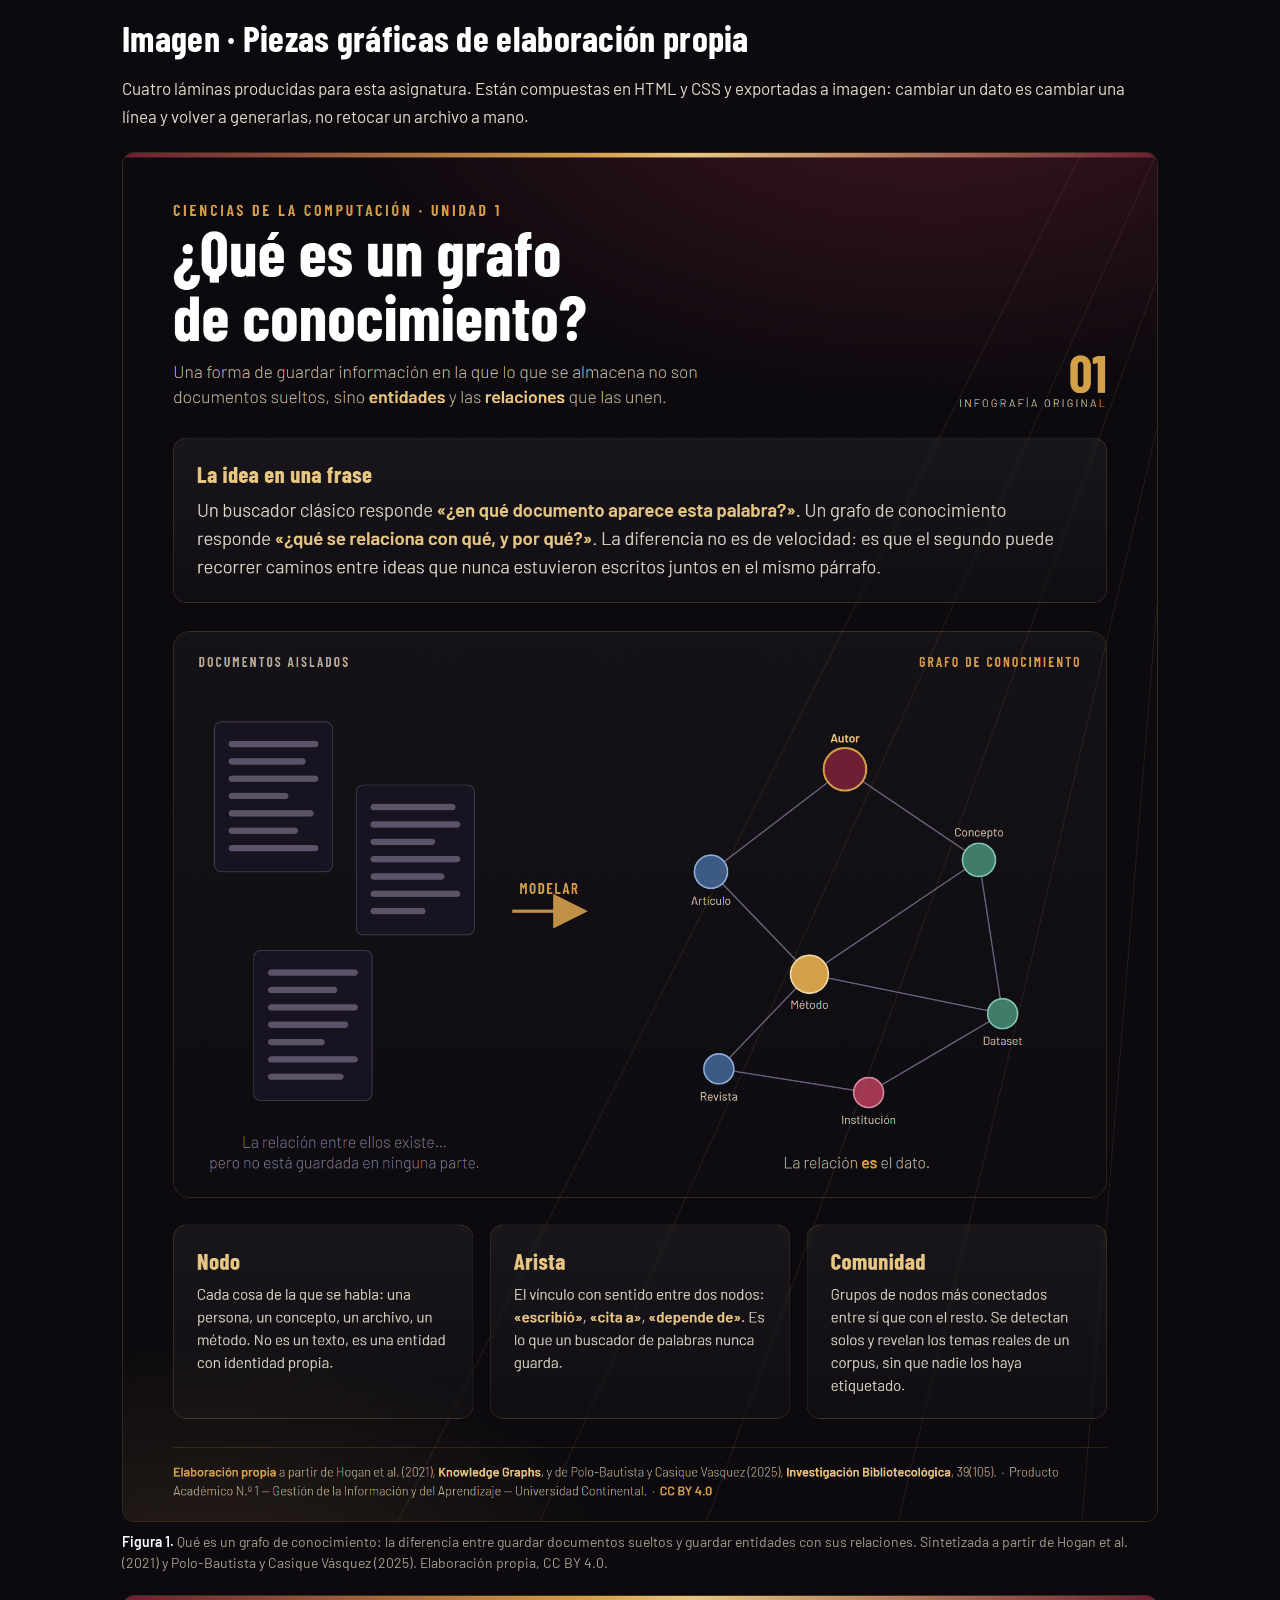
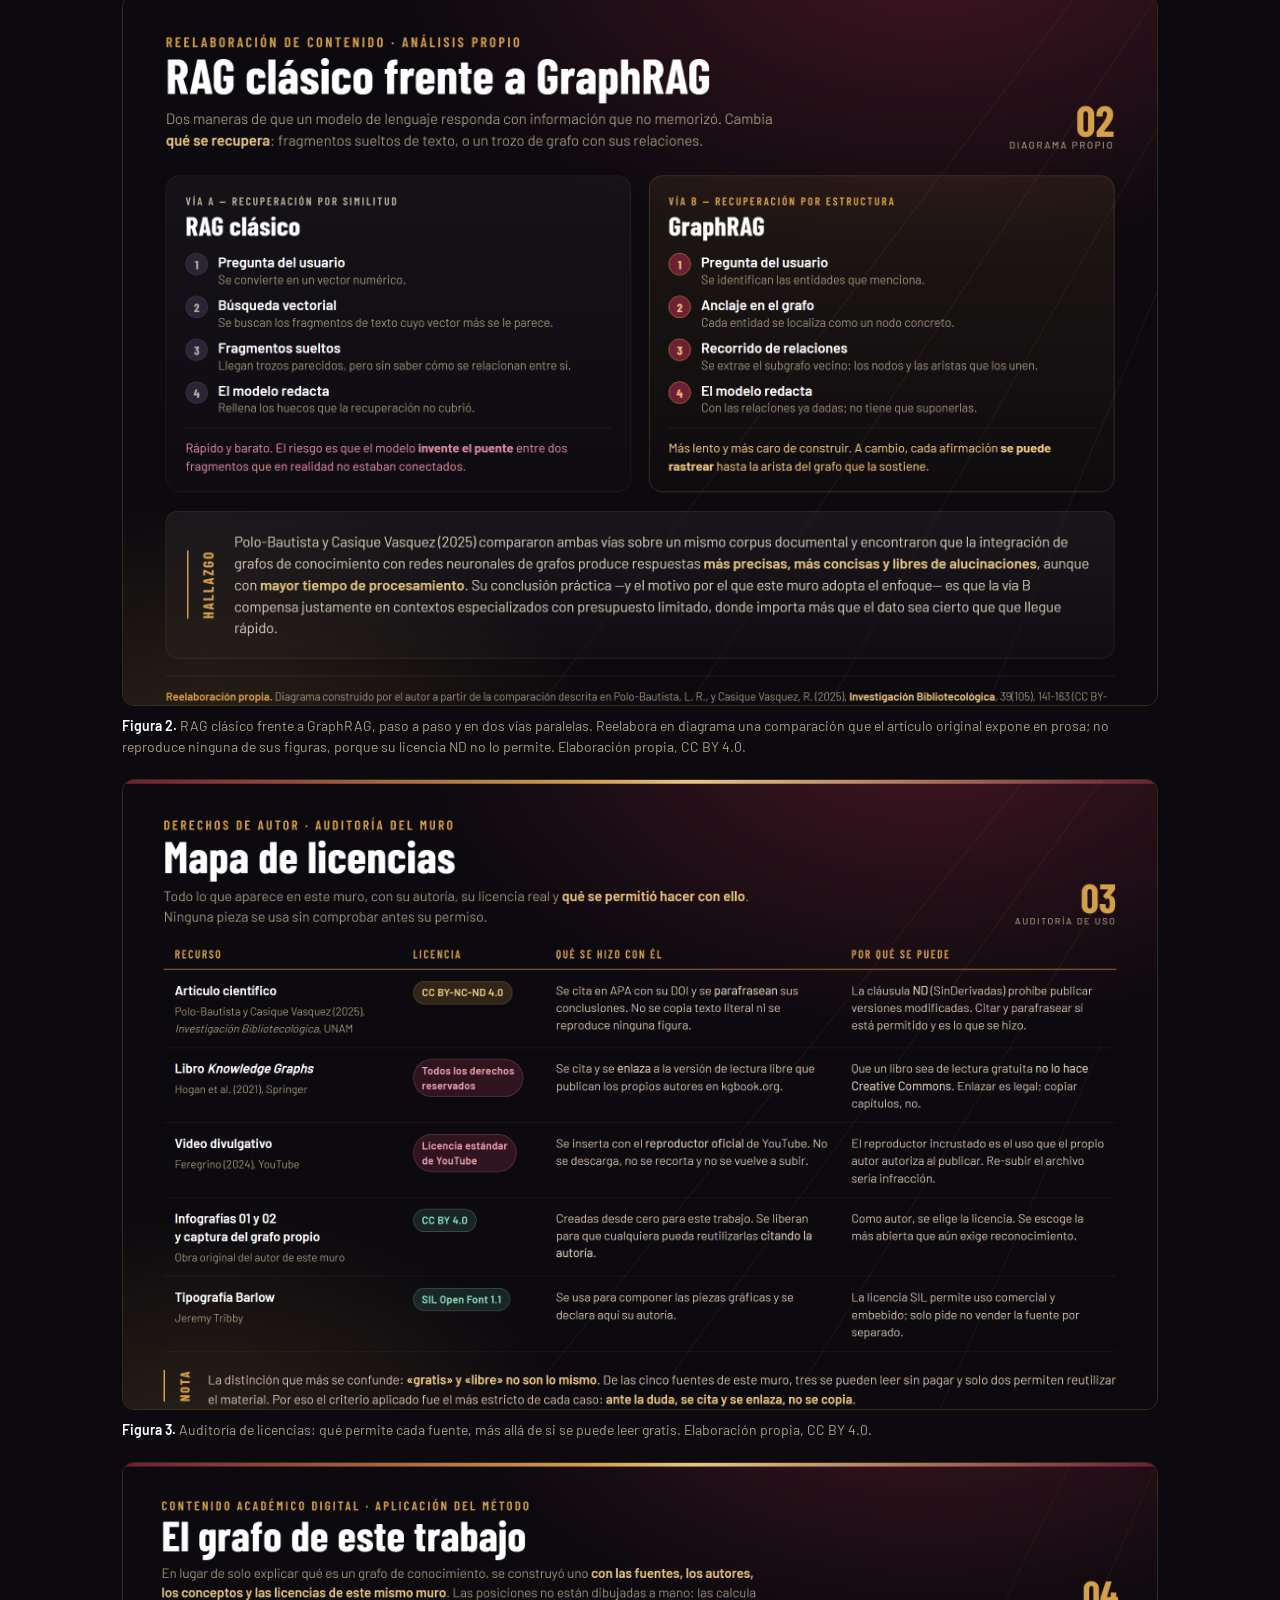
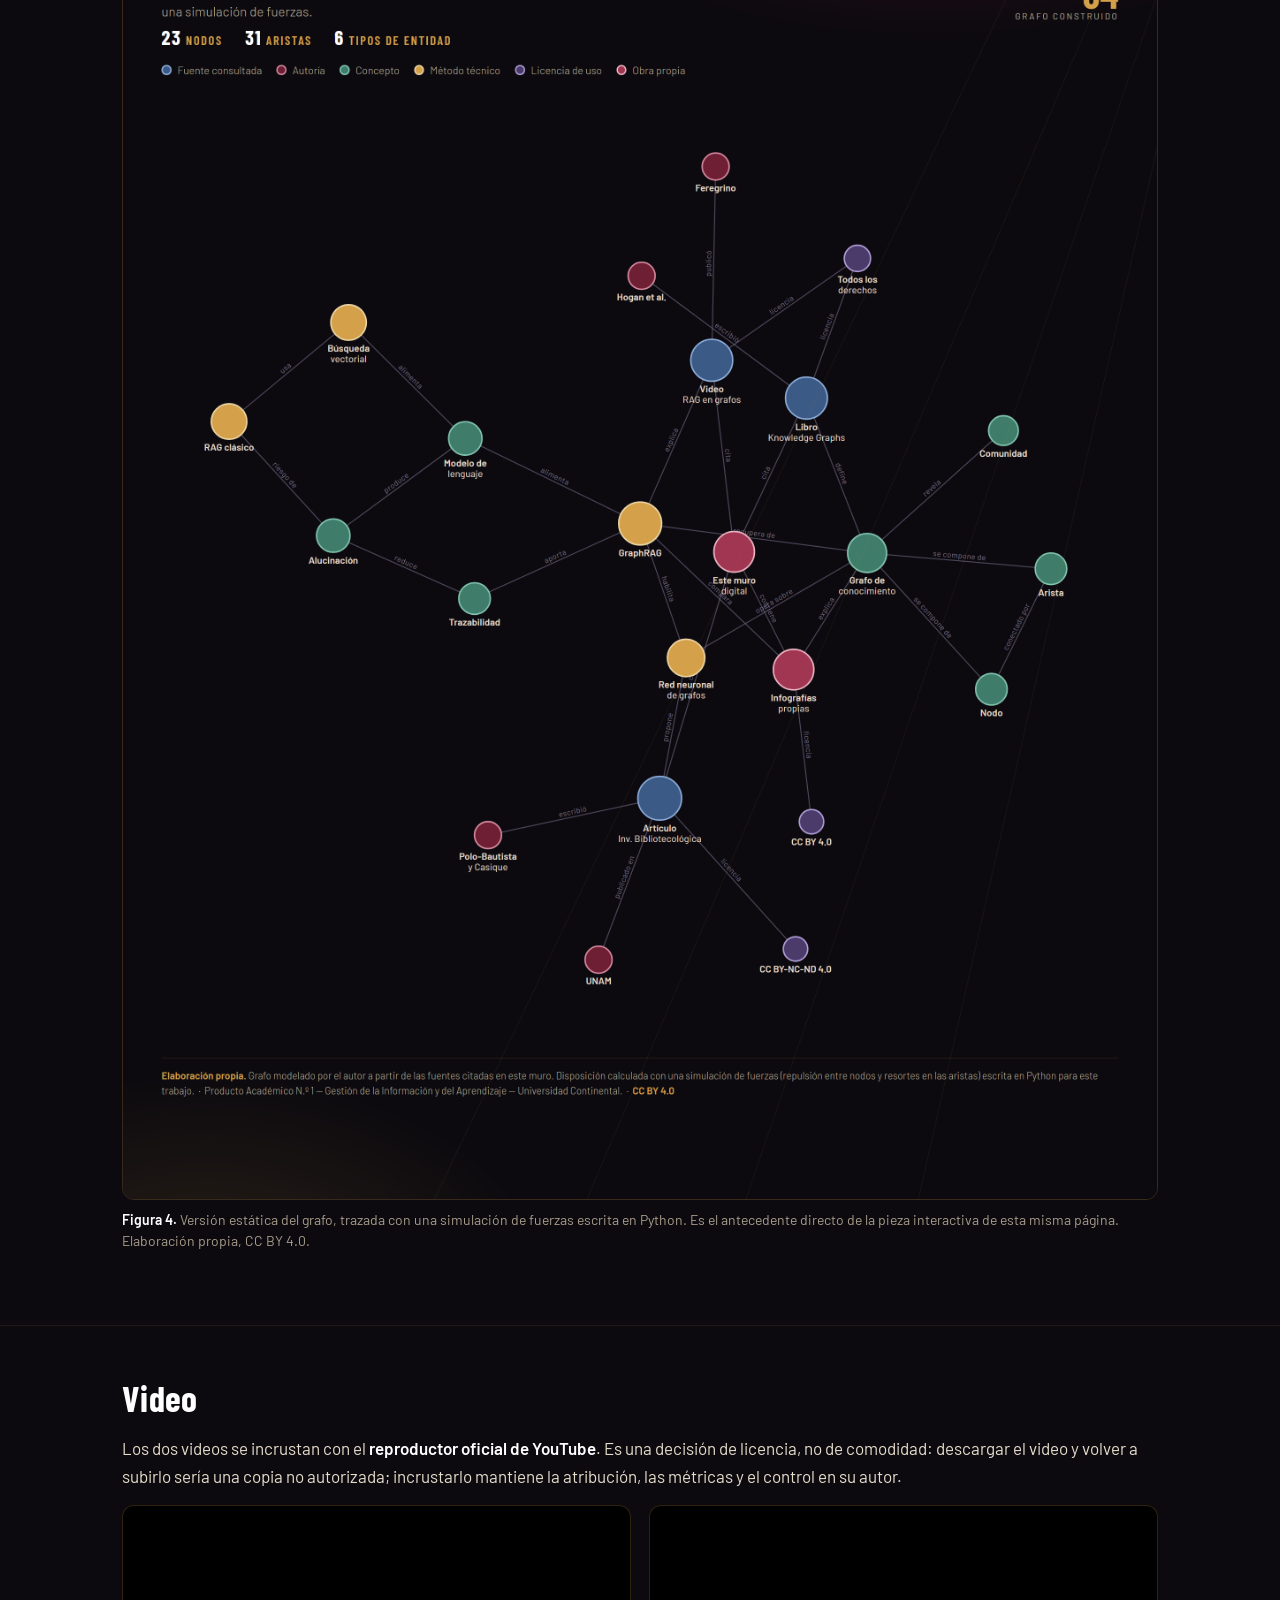
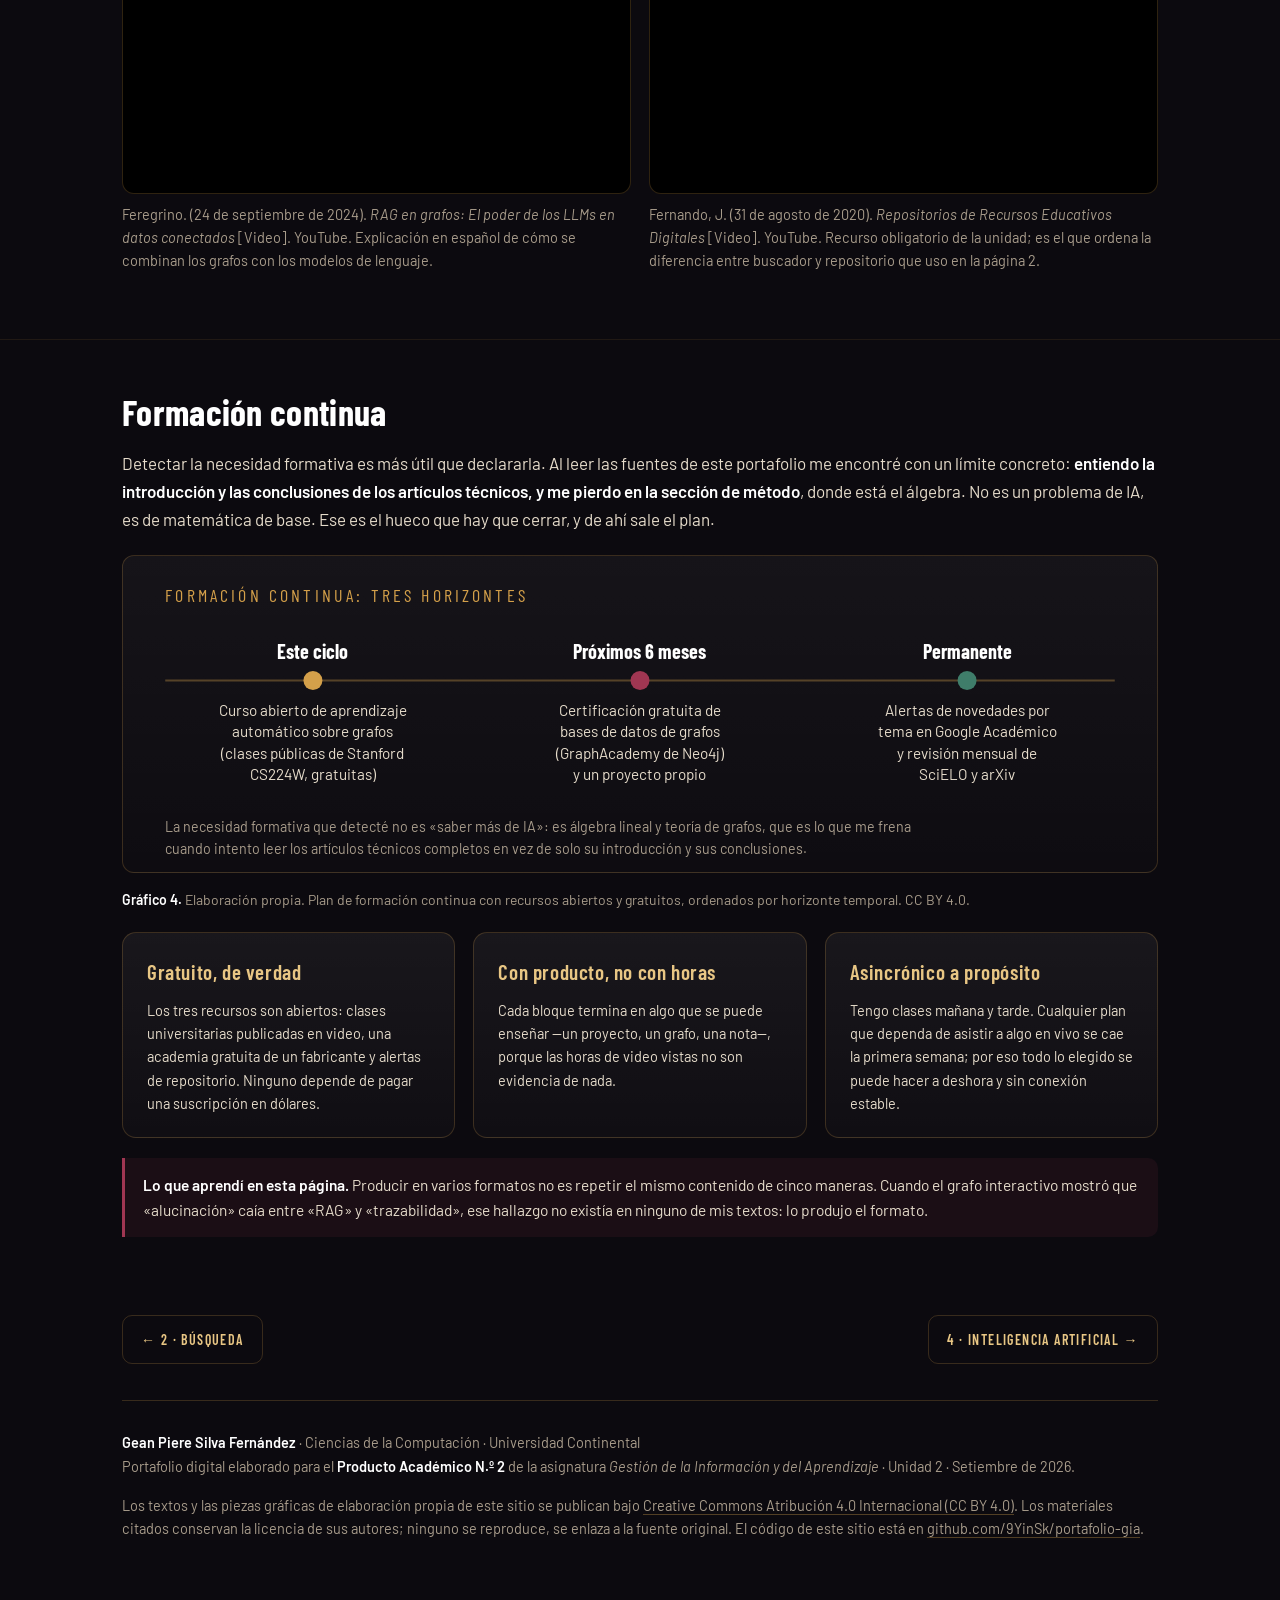
==== commit 15e41f23: "Las etiquetas del grafo ya no se pisan Se dibujan al final, en orden de grado descendente, y se desc" ====
--- a/03-contenido.html
+++ b/03-contenido.html
@@ -78,7 +78,7 @@
     <div class="kicker" style="margin:0">Grafo de conocimiento de este portafolio</div>
     <div class="small tenue" id="g-stats" style="font-size:13.5px">cargando&hellip;</div>
   </div>
-  <canvas id="g" style="width:100%;height:560px;display:block;border-radius:10px;background:radial-gradient(600px 380px at 60% 20%,rgba(110,31,51,.30),transparent 65%),#0a080d;cursor:grab;touch-action:none"></canvas>
+  <canvas id="g" style="width:100%;height:600px;display:block;border-radius:10px;background:radial-gradient(600px 380px at 60% 20%,rgba(110,31,51,.30),transparent 65%),#0a080d;cursor:grab;touch-action:none"></canvas>
   <div style="display:flex;gap:14px;flex-wrap:wrap;margin-top:12px;align-items:center">
     <span class="small tenue" style="font-size:13px">Pasa el cursor por un nodo para aislar sus relaciones &middot; arr&aacute;stralo para moverlo</span>
     <span style="flex:1"></span>
@@ -340,23 +340,36 @@
   cx.fillStyle=activo?"#ffffff":"rgba(230,220,203,.86)";
   cx.fillText(n.l,n.x,y);
 }
+var orden = N.map(function(_,i){return i;}).sort(function(a,b){return N[b].deg-N[a].deg;});
 function vecino(i){ return sobre===null || sobre===i || (adj[sobre]&&adj[sobre][i]); }
 function pintar(){
   cx.clearRect(0,0,W,H);
   links.forEach(function(l){
     var on = sobre===null || l.s===sobre || l.t===sobre;
-    cx.strokeStyle = on ? "rgba(212,160,74,.50)" : "rgba(212,160,74,.10)";
+    cx.strokeStyle = on ? "rgba(212,160,74,.50)" : "rgba(212,160,74,.09)";
     cx.lineWidth = on?1.3:0.7; cx.beginPath();
     cx.moveTo(N[l.s].x,N[l.s].y); cx.lineTo(N[l.t].x,N[l.t].y); cx.stroke();
   });
   N.forEach(function(n,i){
-    var on=vecino(i);
-    cx.globalAlpha = on?1:0.22;
+    cx.globalAlpha = vecino(i)?1:0.20;
     cx.beginPath(); cx.arc(n.x,n.y,n.r,0,6.2832);
     cx.fillStyle=COL[n.t]; cx.fill();
     if(i===sobre){ cx.lineWidth=2; cx.strokeStyle="#fff"; cx.stroke(); }
-    if(sobre===null ? n.deg>=4 : on) etiqueta(n,i,i===sobre);
     cx.globalAlpha=1;
+  });
+  // etiquetas al final y sin solaparse: primero las de mayor grado
+  var cajas=[];
+  orden.forEach(function(i){
+    var n=N[i], act=(i===sobre);
+    if(sobre!==null && !vecino(i)) return;
+    cx.font=(act?"600 ":"400 ")+"12.5px Barlow, system-ui, sans-serif";
+    var w=cx.measureText(n.l).width, x=n.x-w/2, y=n.y-n.r-7;
+    var c={x0:x-4,y0:y-13,x1:x+w+4,y1:y+4};
+    var choca=false;
+    for(var j=0;j<cajas.length;j++){ var o=cajas[j];
+      if(!(c.x1<o.x0||c.x0>o.x1||c.y1<o.y0||c.y0>o.y1)){ choca=true; break; } }
+    if(choca && !act) return;
+    cajas.push(c); etiqueta(n,i,act);
   });
 }
 var vivo=false, extra=0;
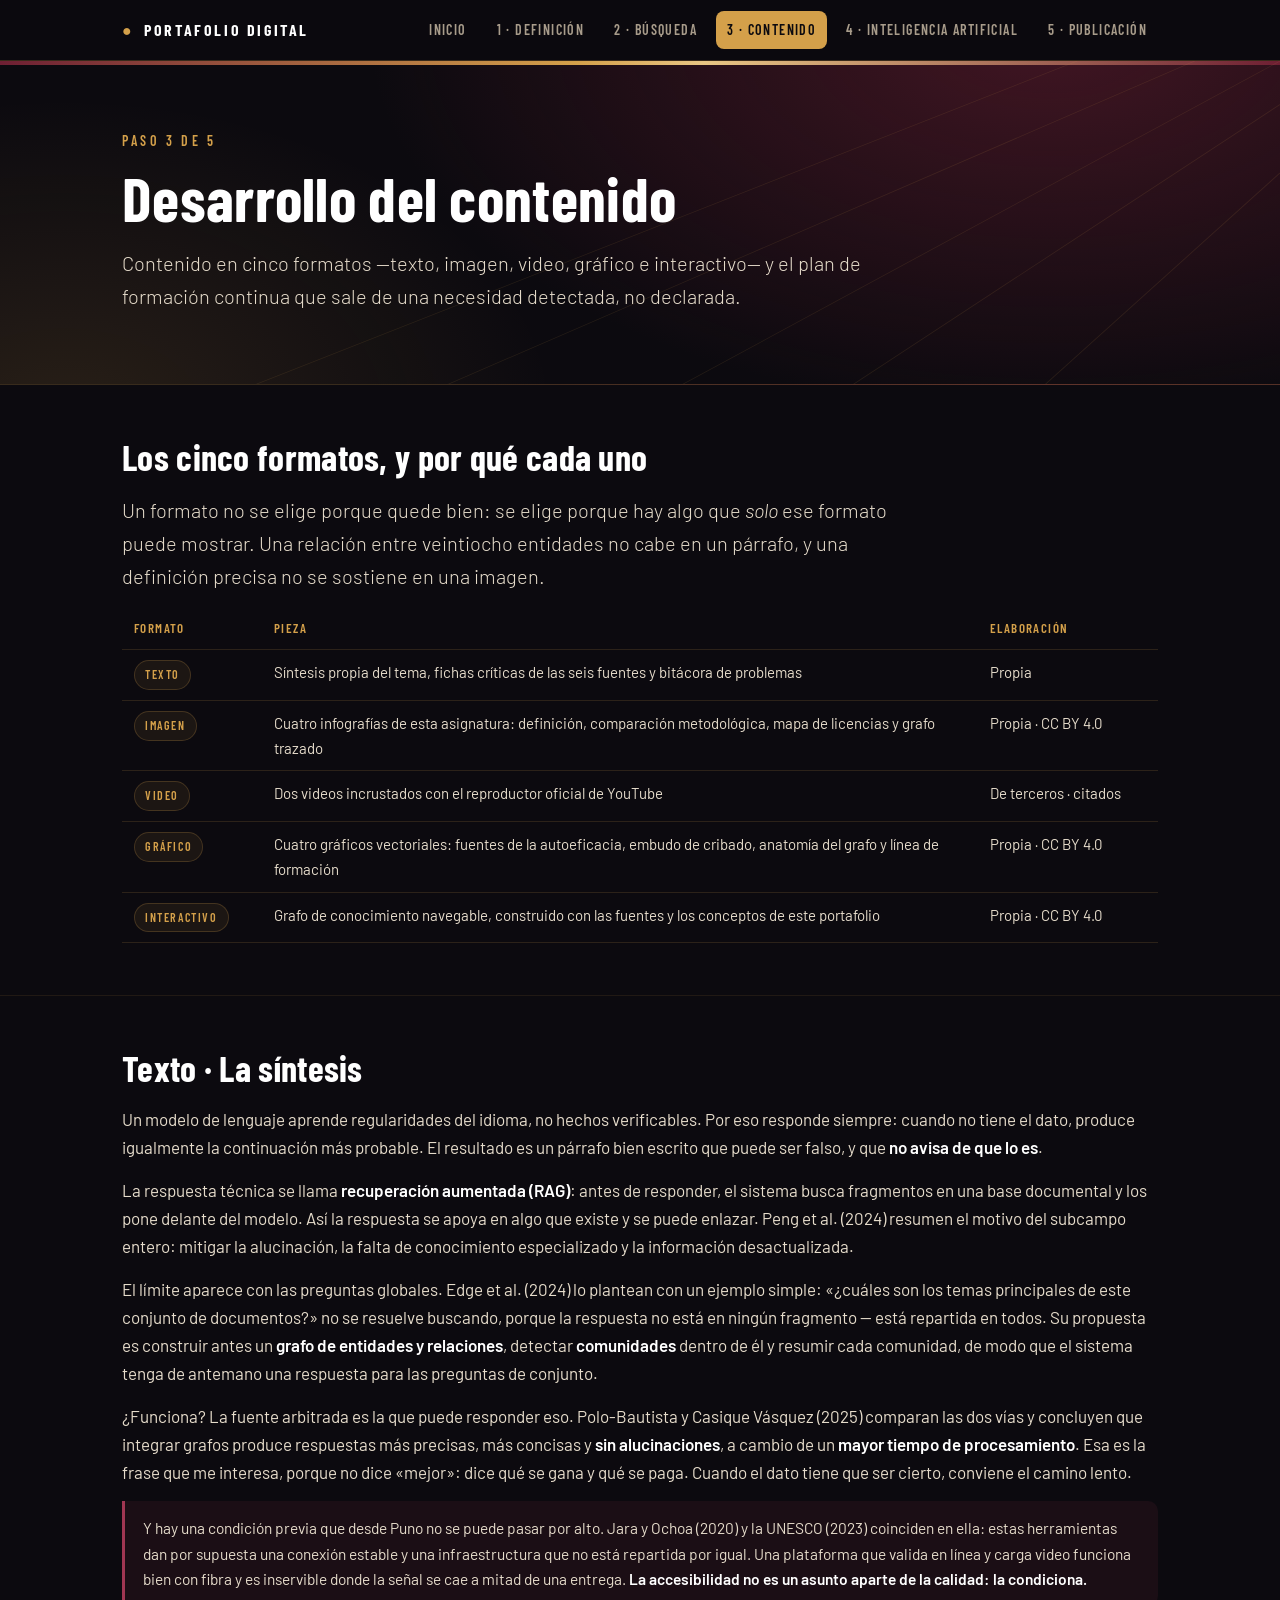
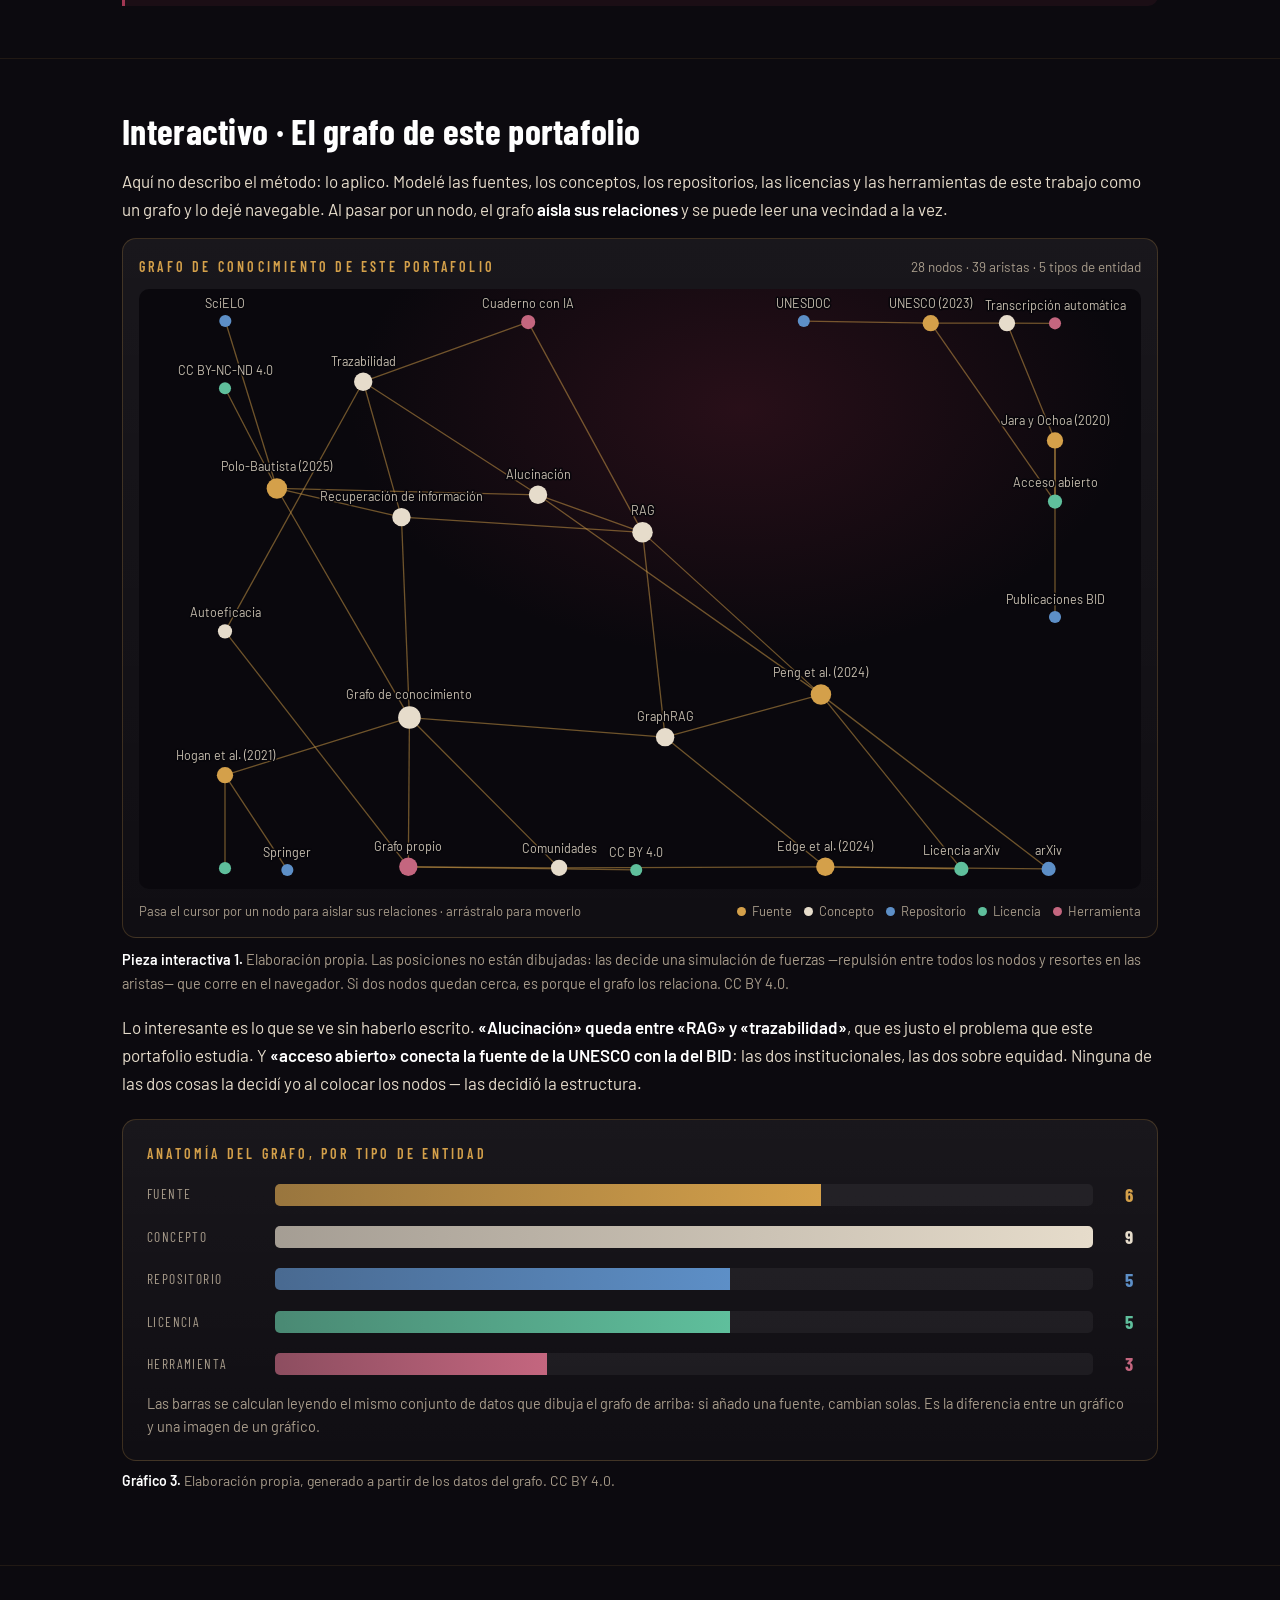
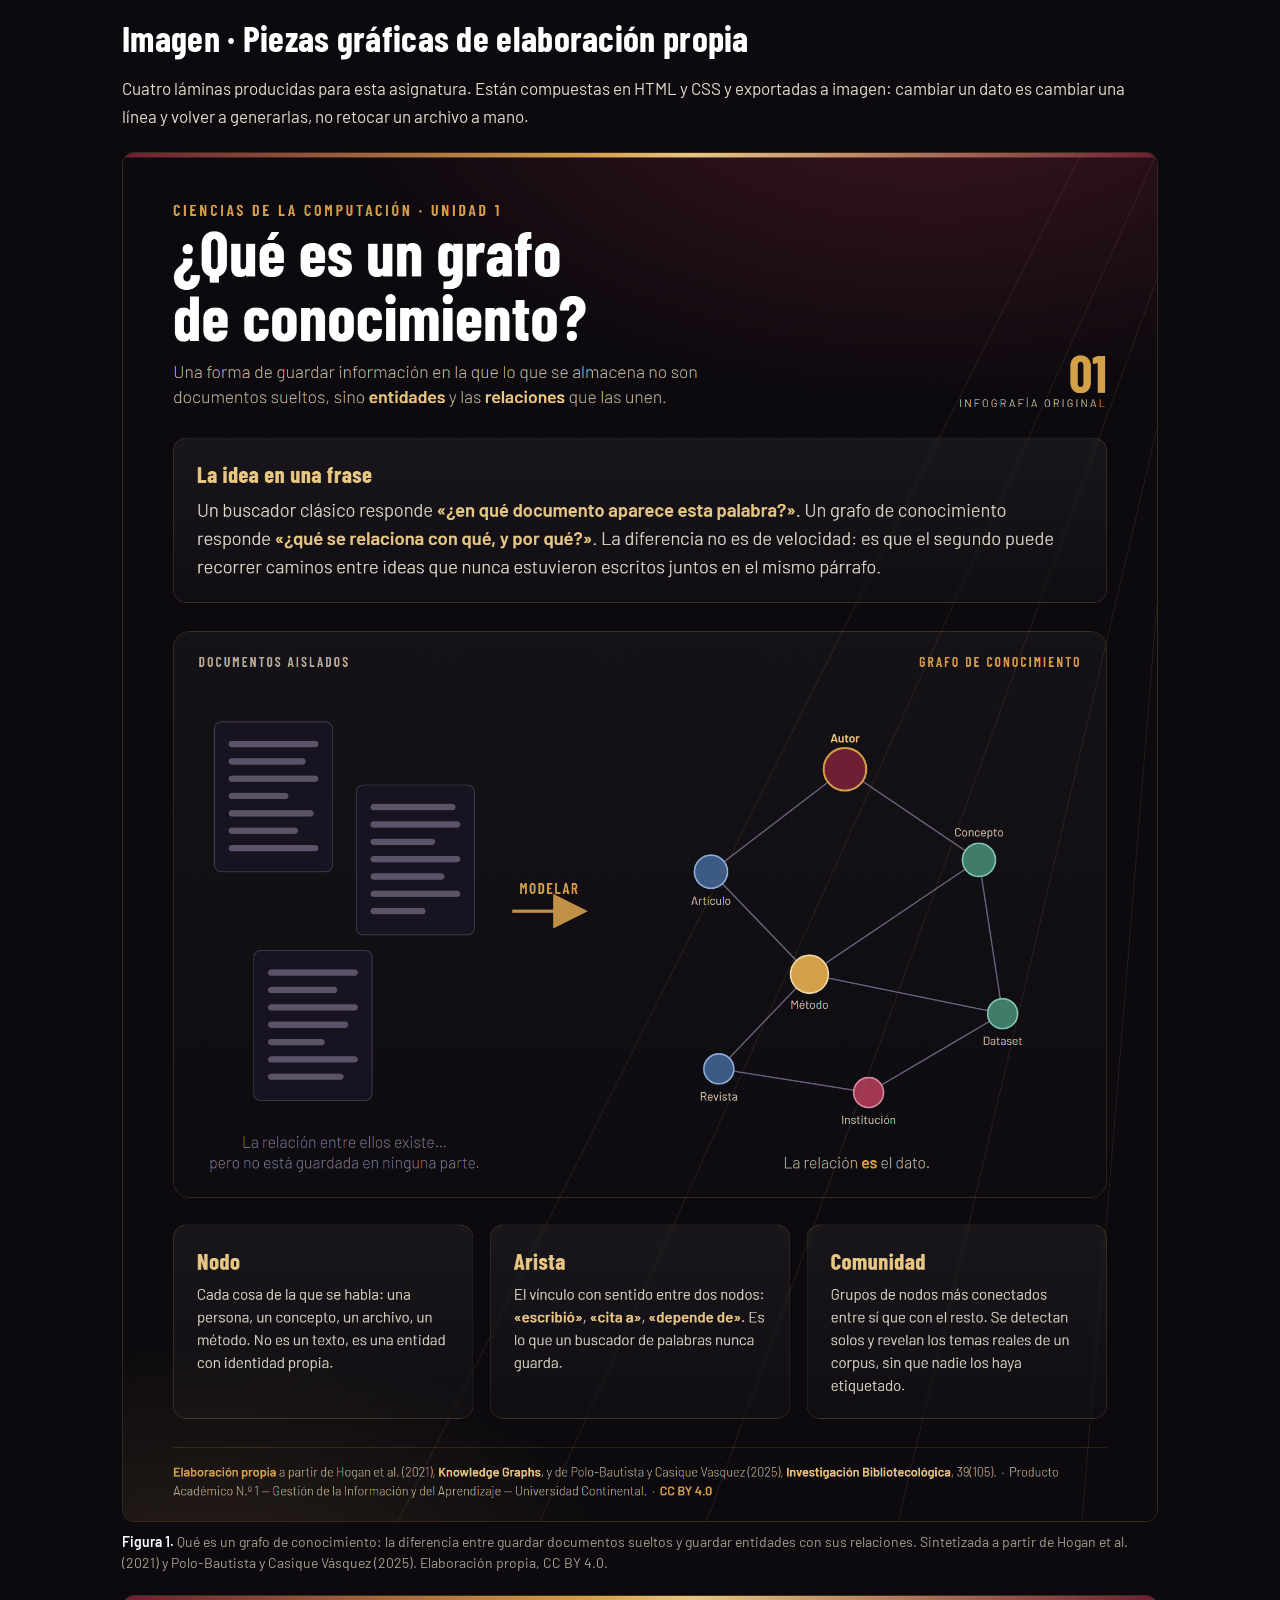
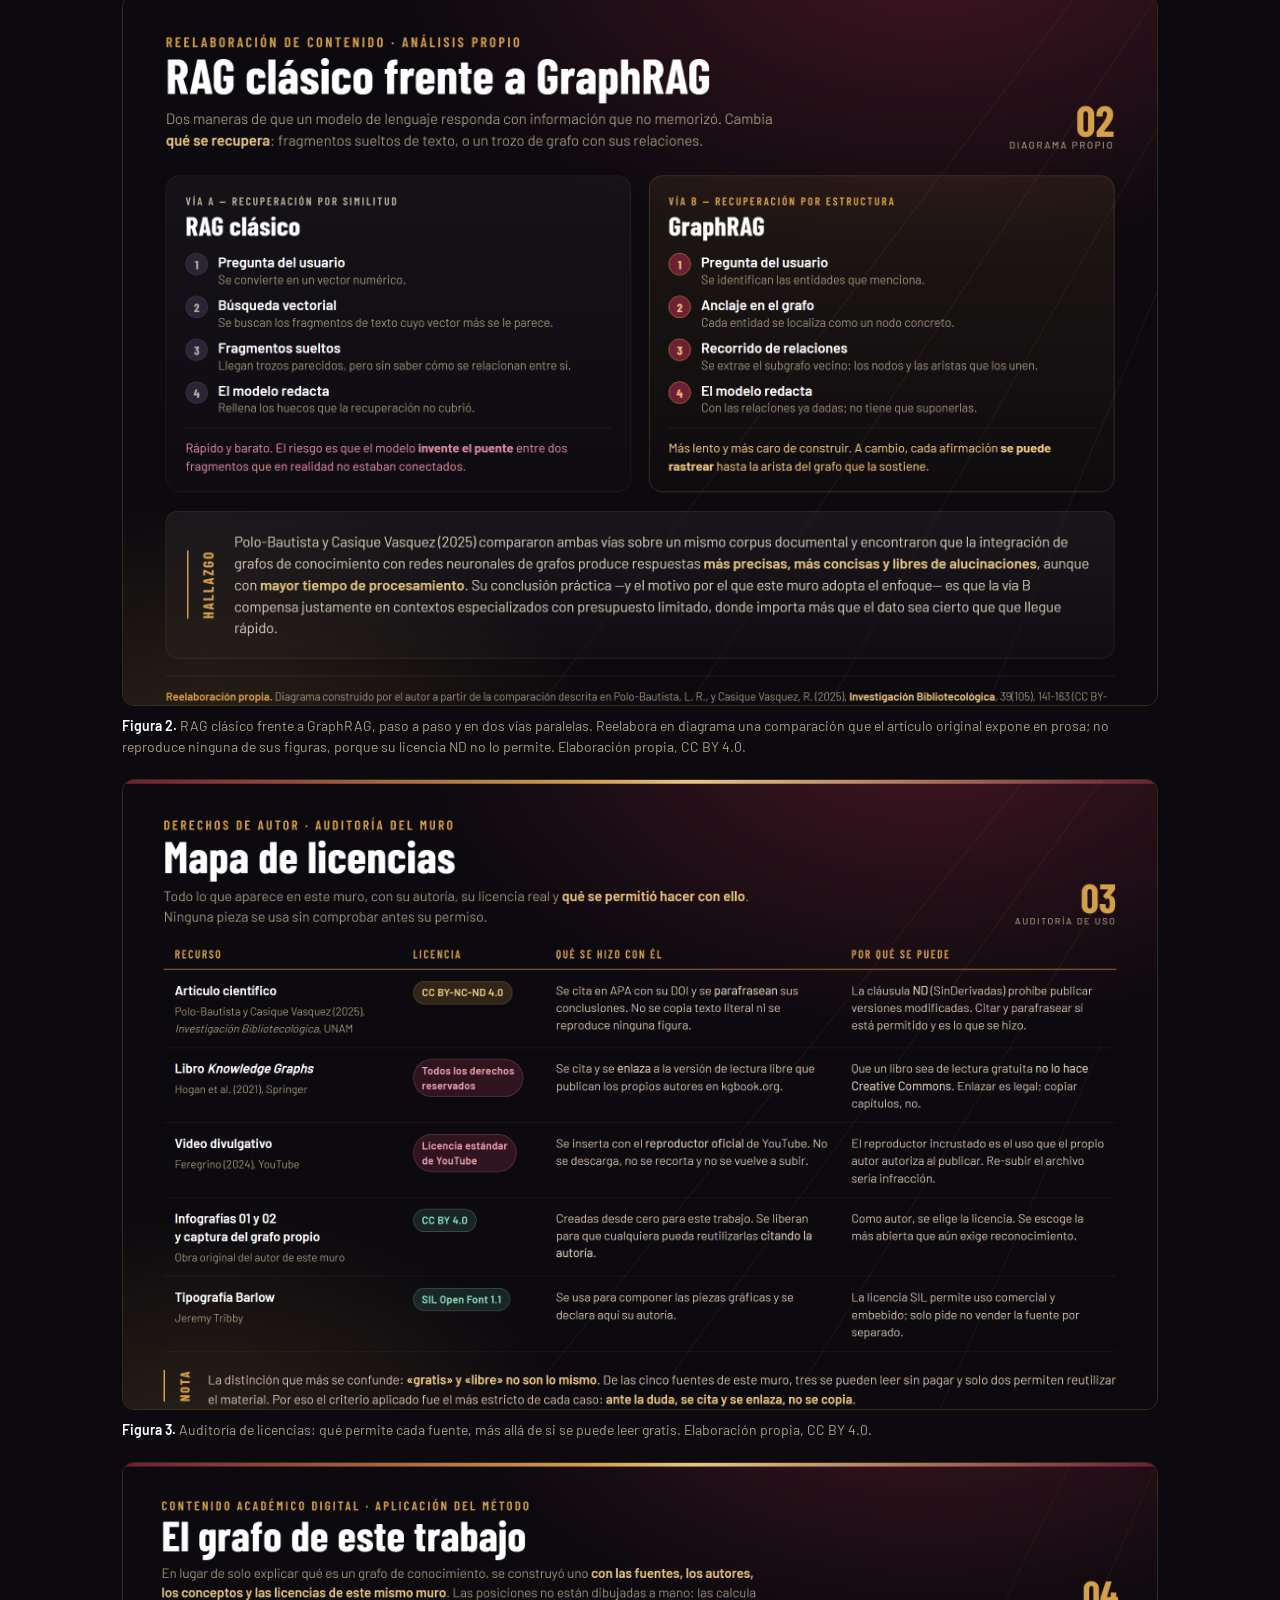
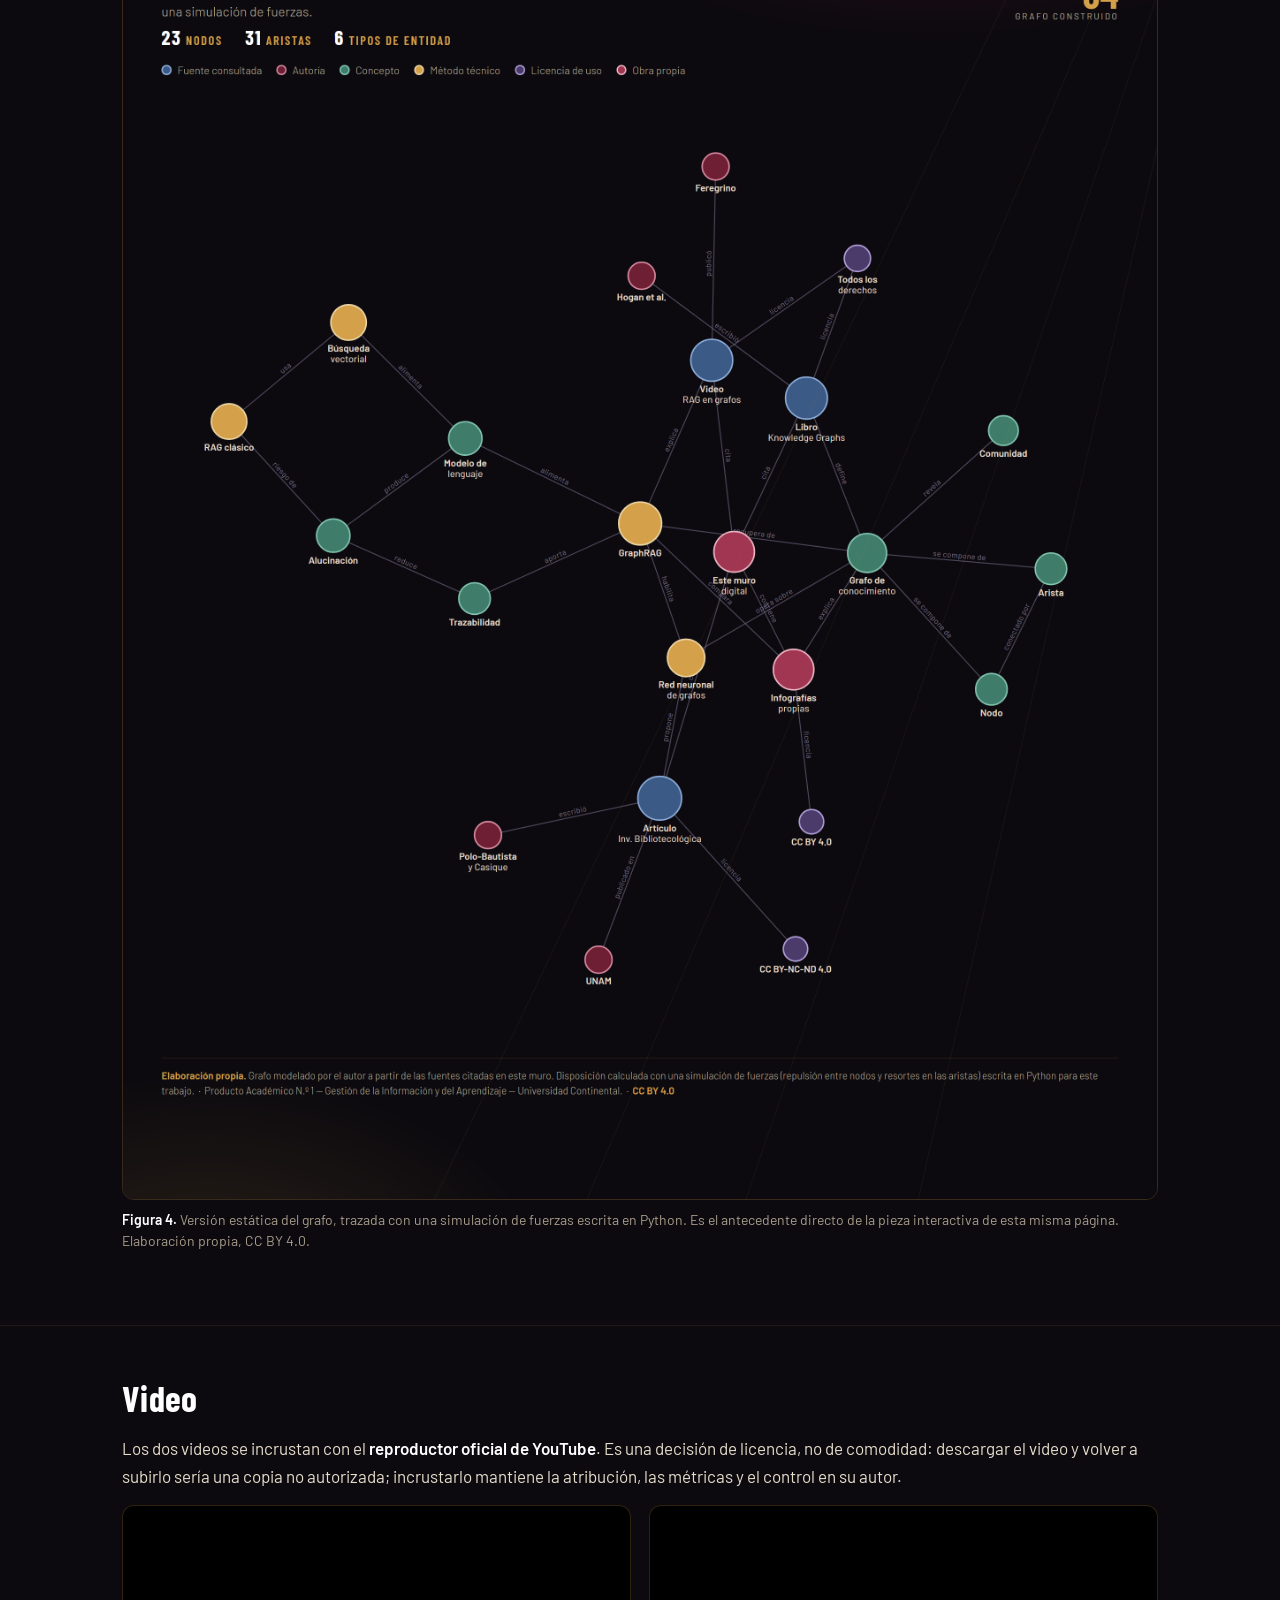
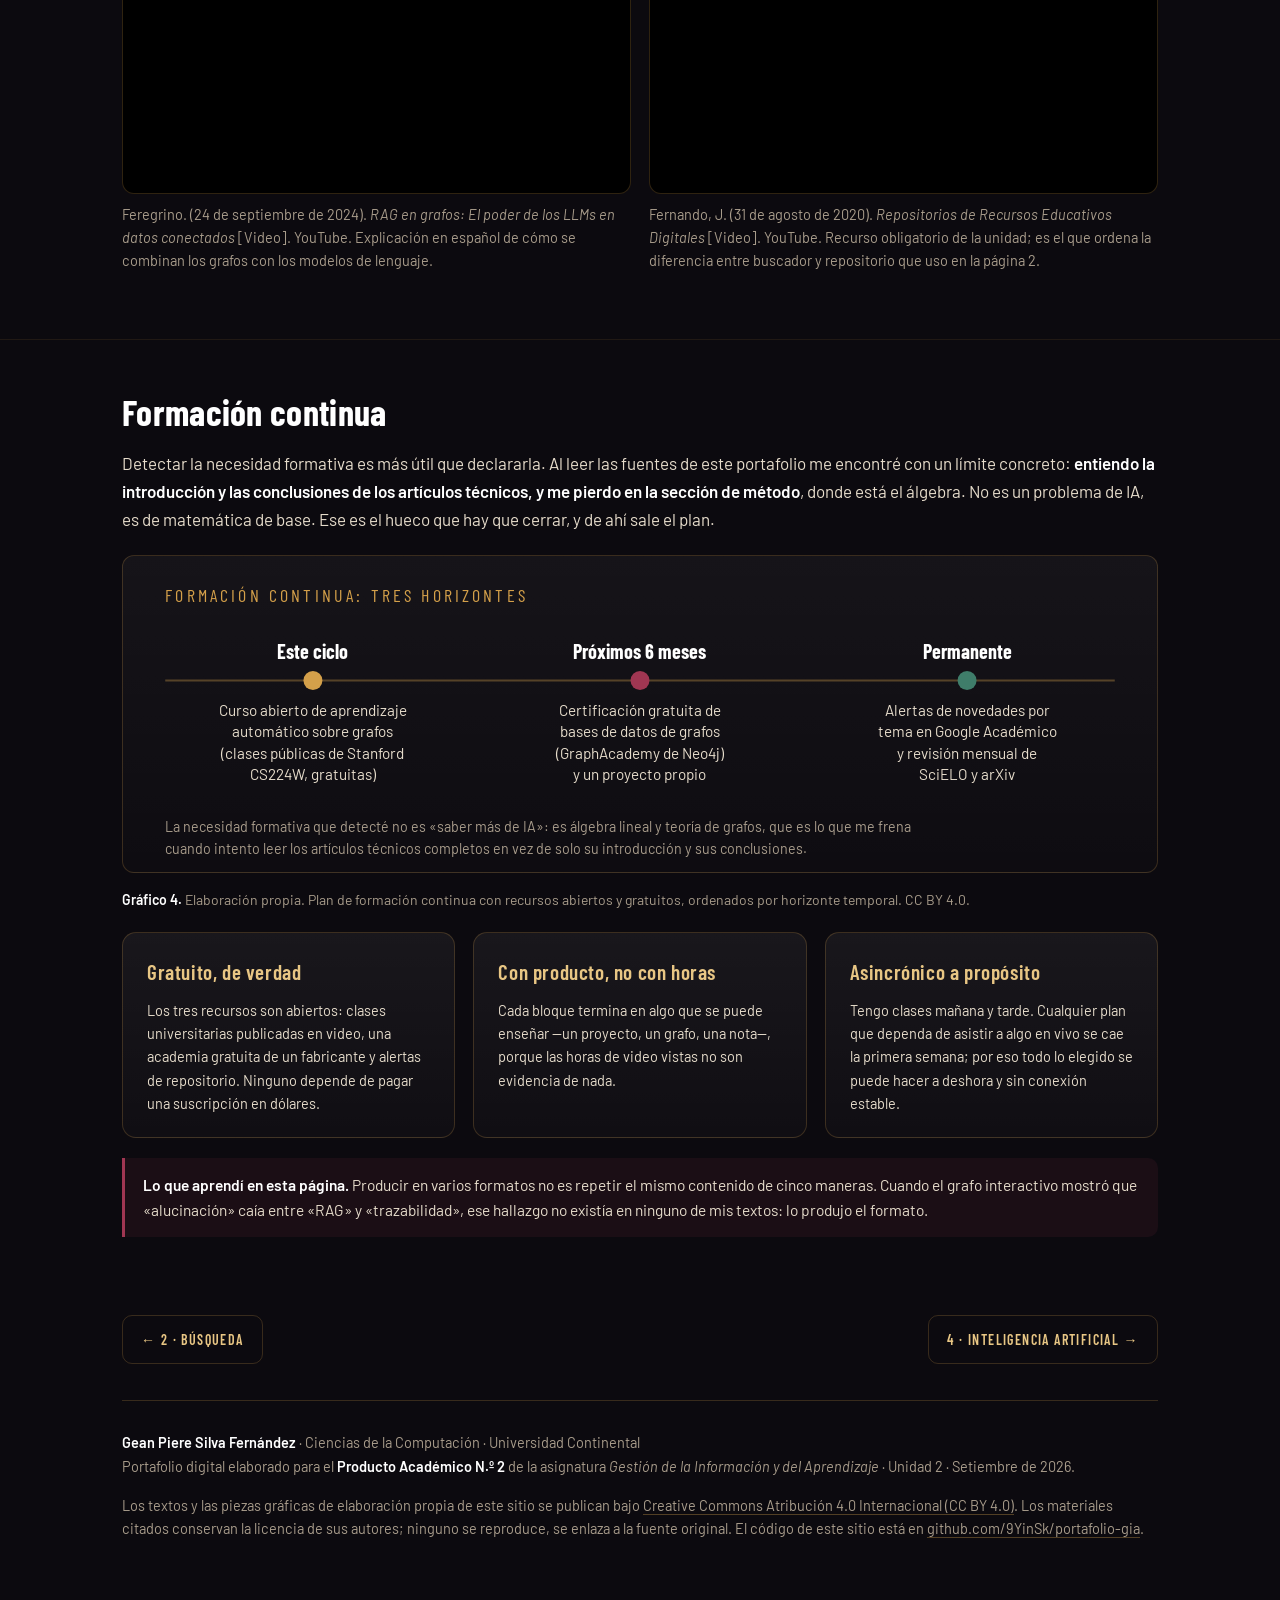
==== commit 0fd22a94: "El grafo aprovecha todo el lienzo y las etiquetas no se salen Mas separacion entre nodos, menos grav" ====
--- a/03-contenido.html
+++ b/03-contenido.html
@@ -296,8 +296,8 @@
   W=r.width; H=r.height; cv.width=W*dpr; cv.height=H*dpr; cx.setTransform(dpr,0,0,dpr,0,0); }
 medir(); window.addEventListener("resize",medir);
 
-var MX=104, MY=26;
-var k = Math.sqrt(Math.max(W*H,1)/N.length)*0.82, temp = W/7;
+var MX=86, MY=26;
+var k = Math.sqrt(Math.max(W*H,1)/N.length)*1.0, temp = W/6;
 N.forEach(function(n,i){
   var a=i*2.39996, rr=Math.sqrt((i+0.6)/N.length)*Math.min(W-2*MX,H-2*MY)*0.48;
   n.x=W/2+Math.cos(a)*rr; n.y=H/2+Math.sin(a)*rr; n.fx=0; n.fy=0;
@@ -325,20 +325,19 @@
     d=Math.sqrt(a.fx*a.fx+a.fy*a.fy)||1;
     var m=Math.min(d,temp);
     a.x+=a.fx/d*m; a.y+=a.fy/d*m;
-    a.x+=(W/2-a.x)*0.012; a.y+=(H/2-a.y)*0.016;
+    a.x+=(W/2-a.x)*0.009; a.y+=(H/2-a.y)*0.013;
     a.x=Math.max(MX,Math.min(W-MX,a.x));
     a.y=Math.max(MY+a.r,Math.min(H-MY*0.5-a.r,a.y));
   }
   temp*=0.974;
 }
-function etiqueta(n,i,activo){
+function etiqueta(n,i,activo,x,y){
   cx.font=(activo?"600 ":"400 ")+"12.5px Barlow, system-ui, sans-serif";
-  cx.textAlign="center"; cx.textBaseline="alphabetic";
-  var y=n.y-n.r-7;
+  cx.textAlign="left"; cx.textBaseline="alphabetic";
   cx.lineWidth=3.2; cx.strokeStyle="rgba(8,6,11,.92)"; cx.lineJoin="round";
-  cx.strokeText(n.l,n.x,y);
+  cx.strokeText(n.l,x,y);
   cx.fillStyle=activo?"#ffffff":"rgba(230,220,203,.86)";
-  cx.fillText(n.l,n.x,y);
+  cx.fillText(n.l,x,y);
 }
 var orden = N.map(function(_,i){return i;}).sort(function(a,b){return N[b].deg-N[a].deg;});
 function vecino(i){ return sobre===null || sobre===i || (adj[sobre]&&adj[sobre][i]); }
@@ -363,13 +362,14 @@
     var n=N[i], act=(i===sobre);
     if(sobre!==null && !vecino(i)) return;
     cx.font=(act?"600 ":"400 ")+"12.5px Barlow, system-ui, sans-serif";
-    var w=cx.measureText(n.l).width, x=n.x-w/2, y=n.y-n.r-7;
-    var c={x0:x-4,y0:y-13,x1:x+w+4,y1:y+4};
+    var w=cx.measureText(n.l).width;
+    var x=Math.max(5,Math.min(W-w-5, n.x-w/2)), y=n.y-n.r-7;
+    var c={x0:x-6,y0:y-15,x1:x+w+6,y1:y+7};
     var choca=false;
     for(var j=0;j<cajas.length;j++){ var o=cajas[j];
       if(!(c.x1<o.x0||c.x0>o.x1||c.y1<o.y0||c.y0>o.y1)){ choca=true; break; } }
     if(choca && !act) return;
-    cajas.push(c); etiqueta(n,i,act);
+    cajas.push(c); etiqueta(n,i,act,x,y);
   });
 }
 var vivo=false, extra=0;
